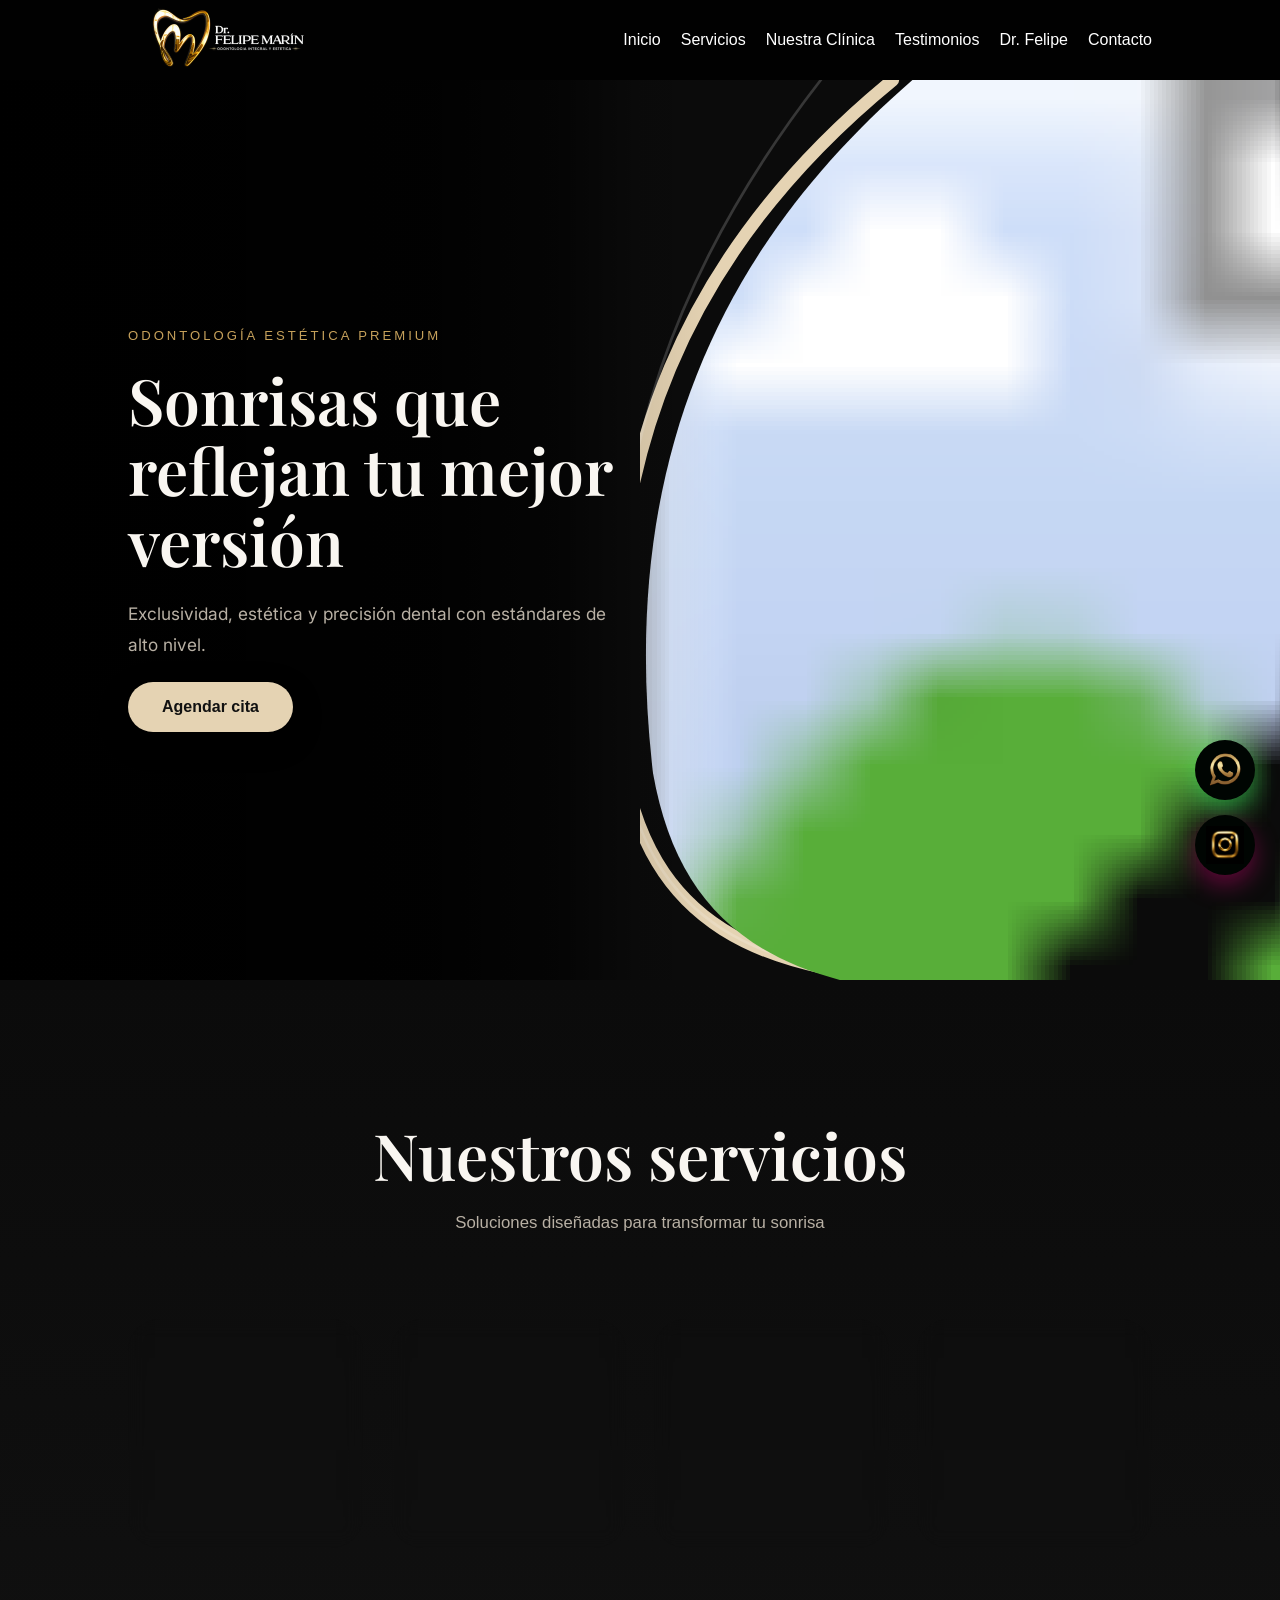
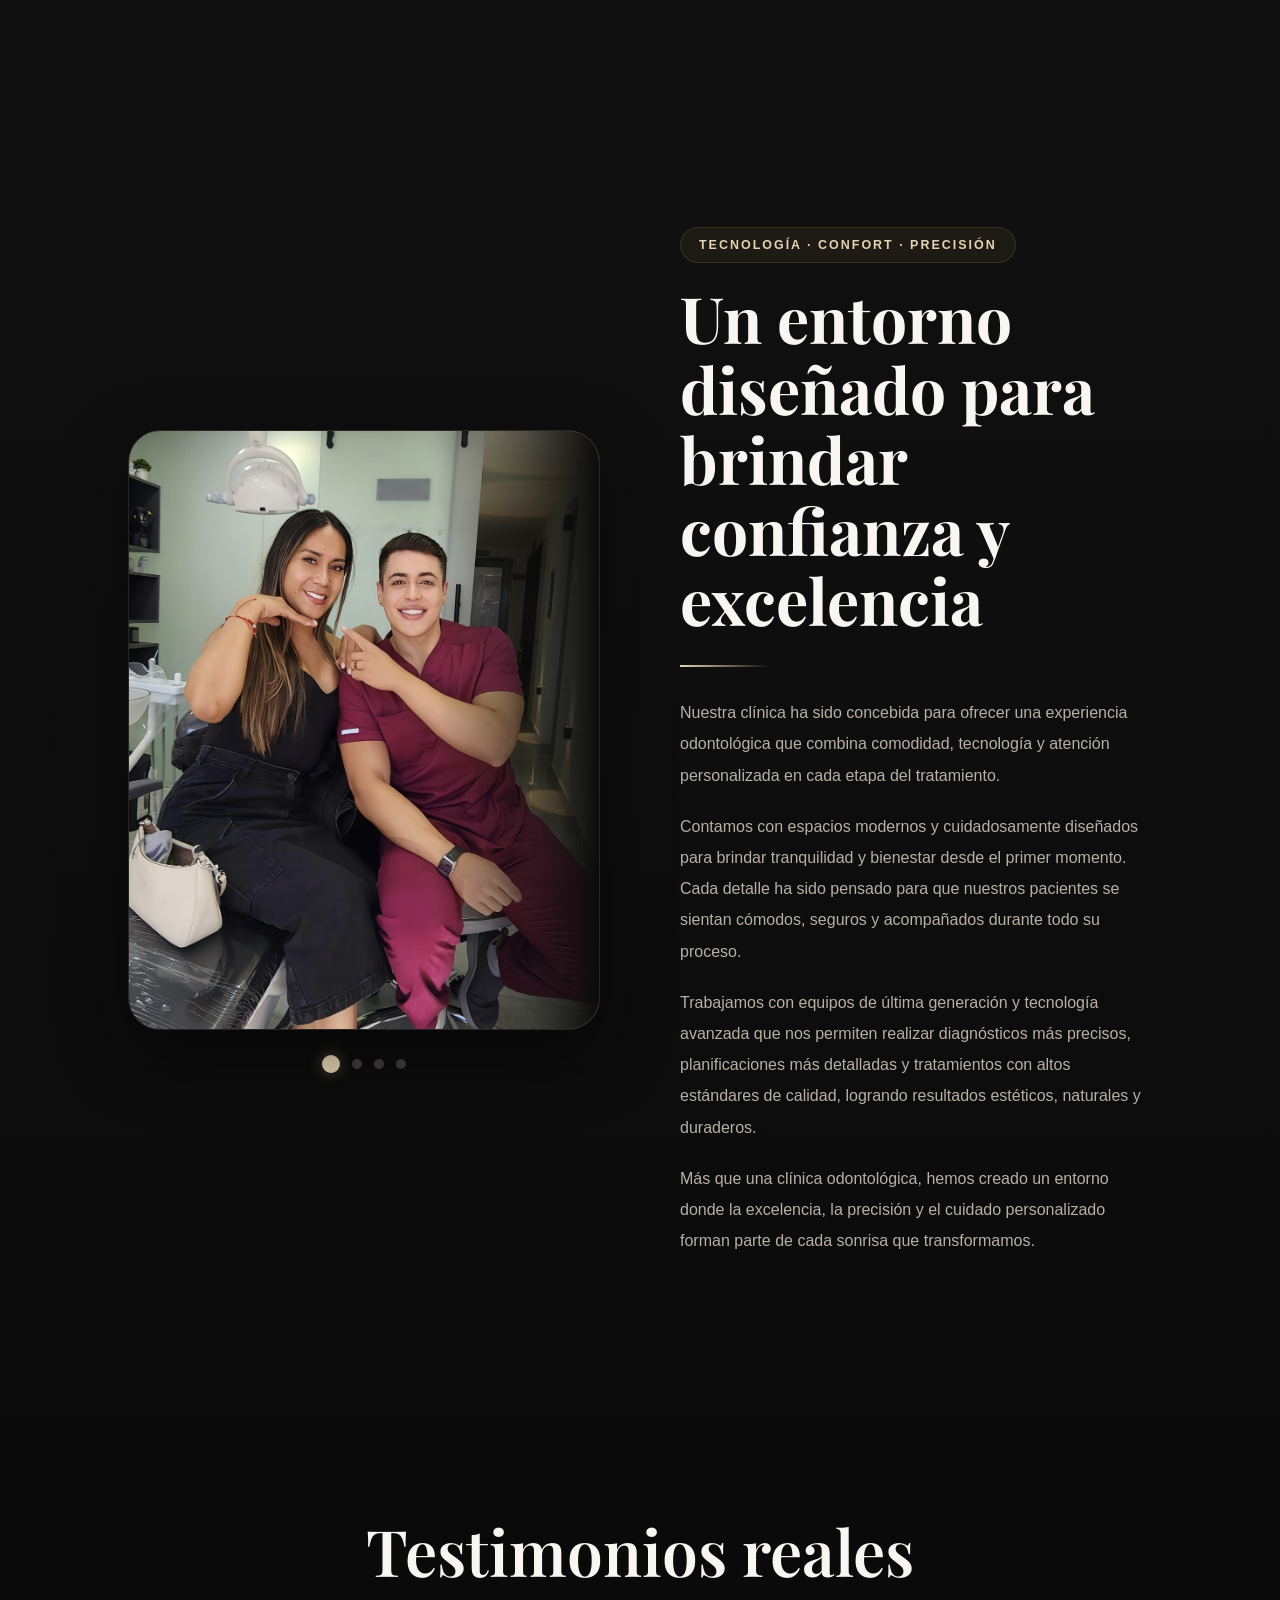
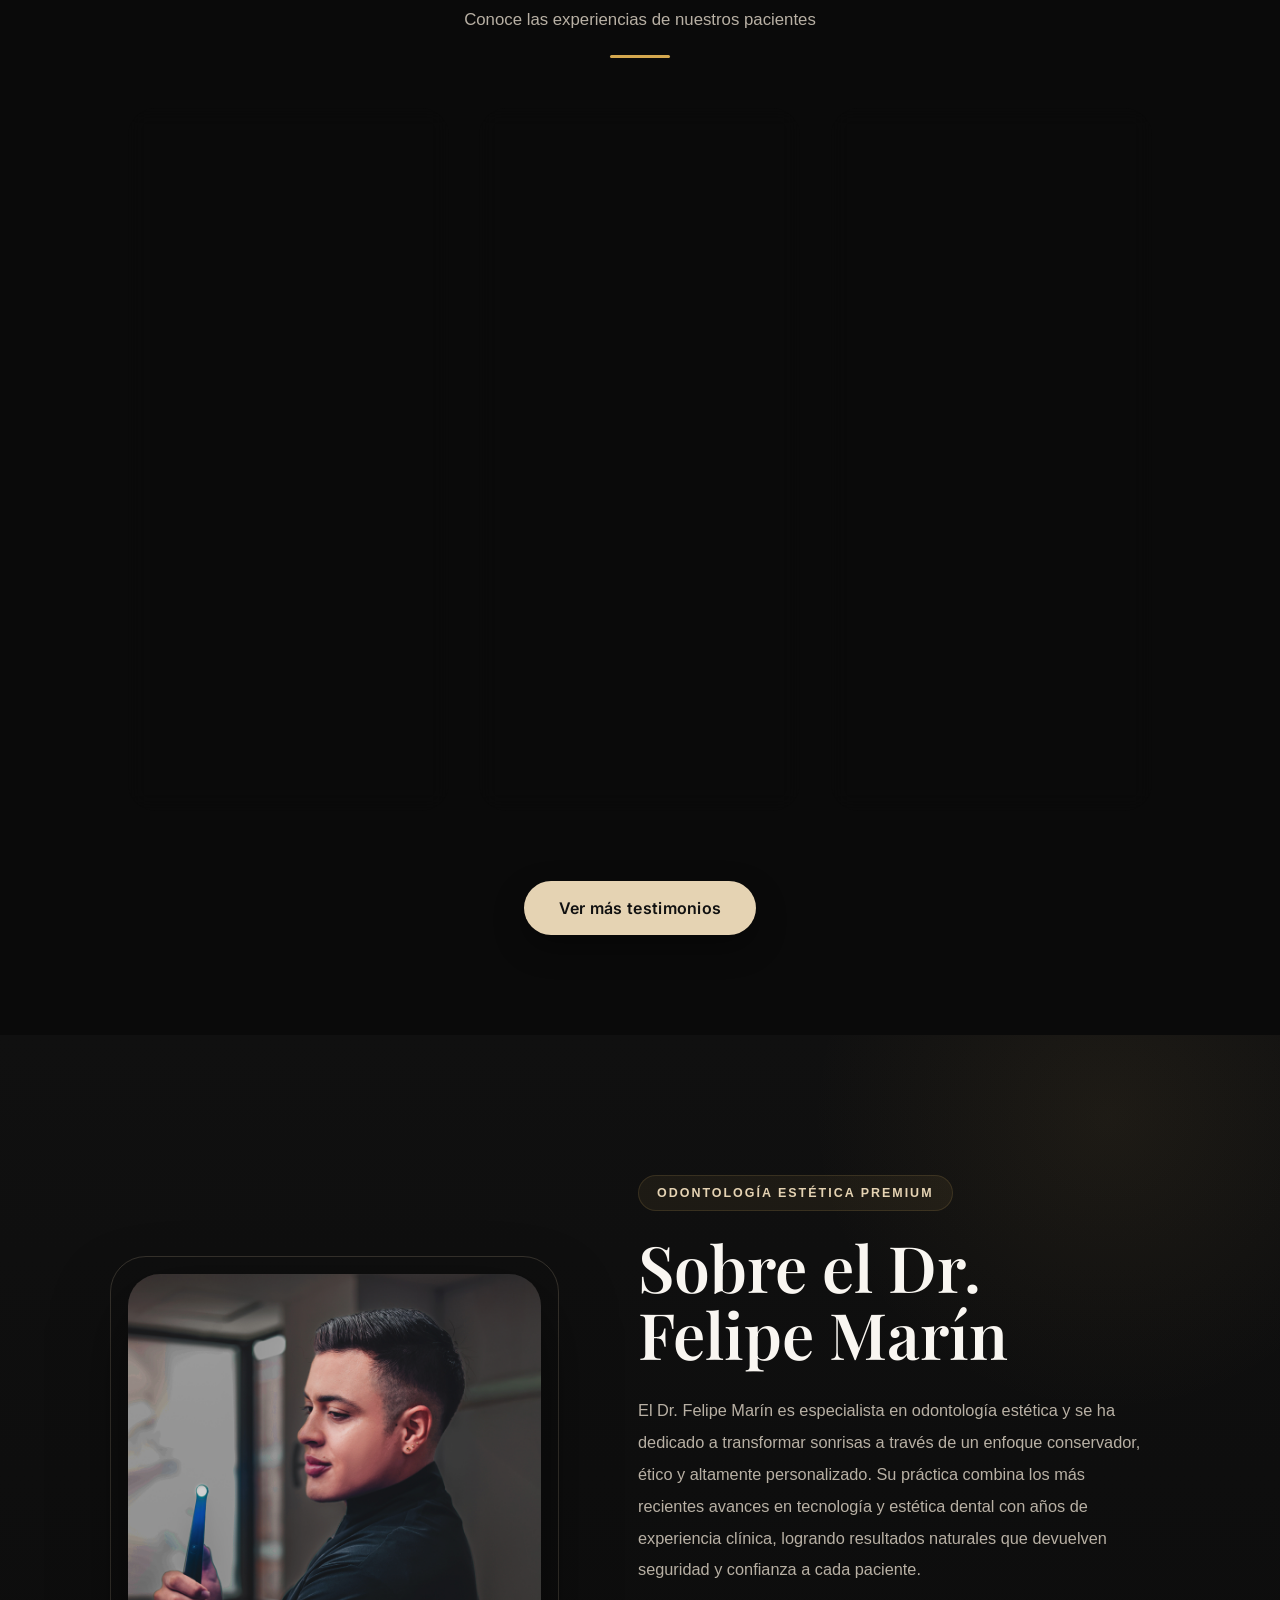
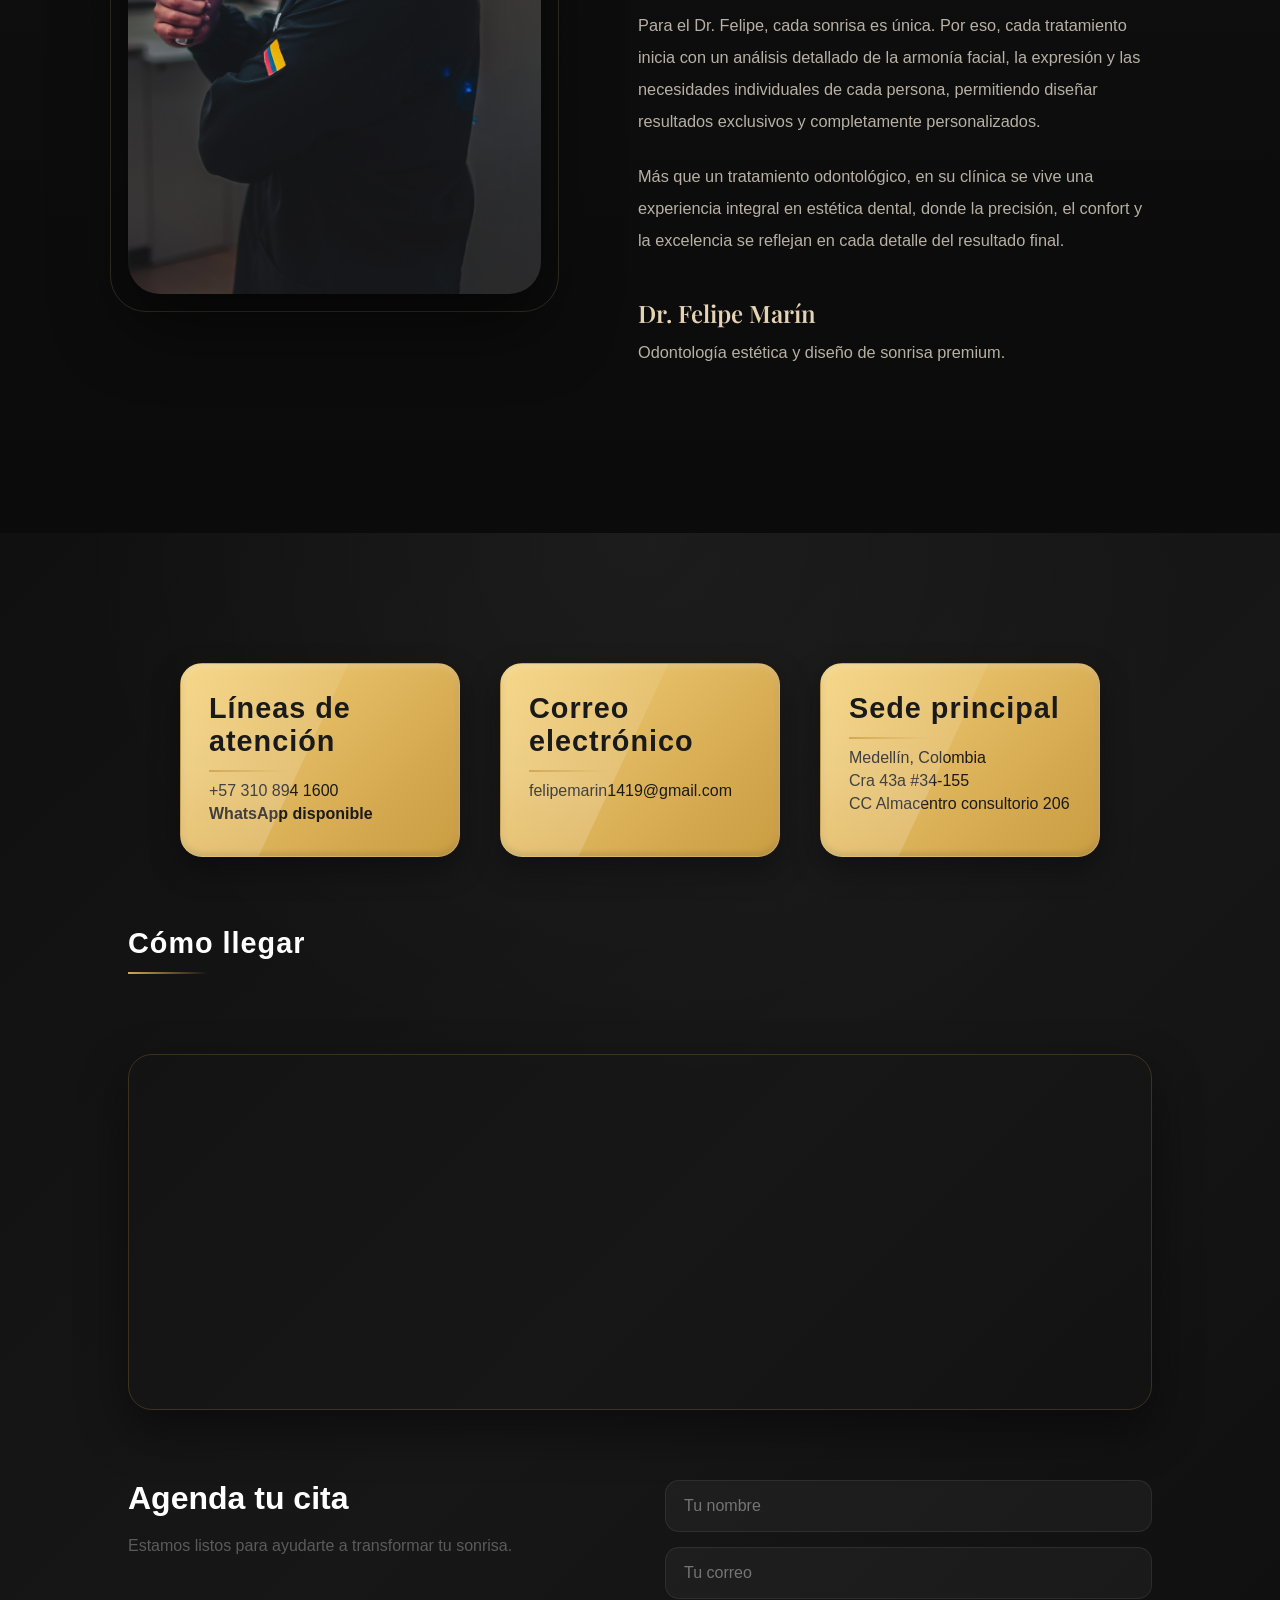
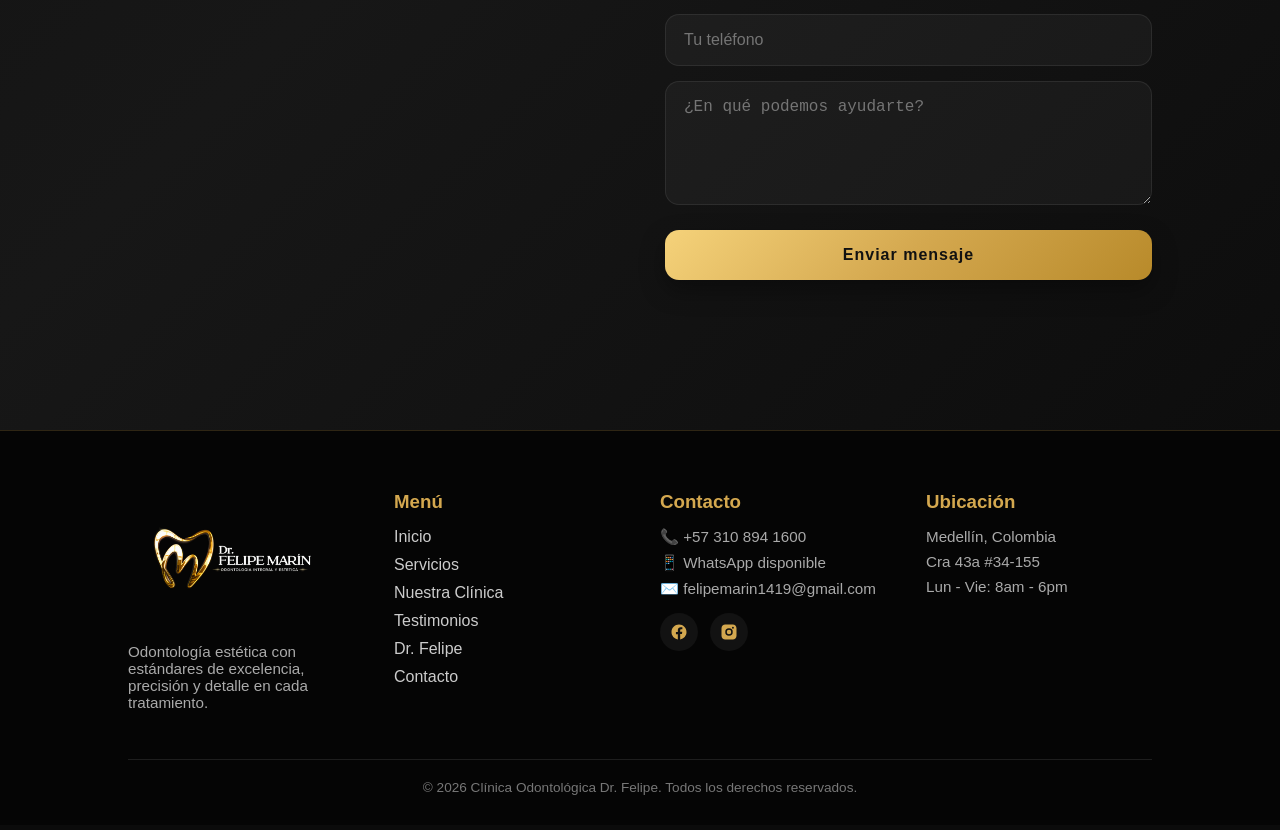
==== index.html @ e605ab0d "versión final 1.0" ====
<!DOCTYPE html>
<html lang="es">
<head>
    <meta charset="UTF-8">
    <meta name="viewport" content="width=device-width, initial-scale=1.0">
    <title>Clínica Odontológica Dr. Felipe</title>
    <link rel="stylesheet" href="styles.css">
    <link href="https://fonts.googleapis.com/css2?family=Playfair+Display:wght@500;600;700&family=Inter:wght@300;400;500&display=swap" rel="stylesheet">
</head>
<body>

    <header class="navbar">
    <a href="#" class="logo">
        <img src="img/logo.png">
    </a>

    <button class="menu-toggle" id="menuToggle">
    <span></span>
    <span></span>
    <span></span>
</button>
    

<!-- BARRA DE NAVEGACIÓN -->
    <nav id="navMenu">


    <ul>
        <li><a href="#Inicio">Inicio</a></li>
        <li><a href="#Servicios">Servicios</a></li>
        <li><a href="#clinica">Nuestra Clínica</a></li>
        <li><a href="#Testimonios">Testimonios</a></li>
        <li><a href="#DrFelipe">Dr. Felipe</a></li>
        <li><a href="#Contacto">Contacto</a></li>
    </ul>

</nav>

</header>

<div class="menu-overlay" id="menuOverlay"></div>

  <!-- HERO PREMIUM -->
<section class="hero" id="Inicio">

    <!-- SLIDER -->
    <div class="hero-visual">

    <svg viewBox="0 0 1000 1000" preserveAspectRatio="xMidYMid slice">

        <!-- BORDE DORADO -->
        <path
            d="M340 0
                C120 180 0 420 40 760
                C70 930 180 1000 420 1000"

            fill="none"
            stroke="#E5D3B3"
            stroke-width="14"
            stroke-linecap="round"
        />

        <path
            d="M260 0
                C120 180 0 420 40 760
                C70 930 180 1000 420 1000"

            fill="none"
            stroke="rgba(255,255,255,0.18)"
            stroke-width="3"
            stroke-linecap="round"
        />

        <!-- IMAGEN -->
        <defs>

            <clipPath id="heroClip">

                <path
                    d="M390 0
                        C170 180 50 420 90 760
                        C120 930 230 1000 470 1000
                        L1000 1000
                        L1000 0
                        Z"
                />

            </clipPath>

        </defs>

        <!-- SLIDES -->
        <image href="img/Hero1.JPG"
               class="slide active"
               width="1000"
               height="1000"
               preserveAspectRatio="xMidYMid slice"
               clip-path="url(#heroClip)" />

        <image href="img/Hero2.JPG"
               class="slide"
               width="1000"
               height="1000"
               preserveAspectRatio="xMidYMid slice"
               clip-path="url(#heroClip)" />

        <image href="img/Hero3.PNG"
               class="slide"
               width="1000"
               height="1000"
               preserveAspectRatio="xMidYMid slice"
               clip-path="url(#heroClip)" />

        <image href="img/Hero4.JPG"
               class="slide"
               width="1000"
               height="1000"
               preserveAspectRatio="xMidYMid slice"
               clip-path="url(#heroClip)" />

    </svg>

</div>

    <!-- OVERLAY -->
    <div class="hero-overlay"></div>

    <!-- CONTENIDO -->
    <div class="hero-content reveal">

        <span class="hero-tag">
            ODONTOLOGÍA ESTÉTICA PREMIUM
        </span>

        <h1 class="hero-title">
            Sonrisas que reflejan tu mejor versión
        </h1>

        <p class="hero-subtitle">
            Exclusividad, estética y precisión dental con estándares de alto nivel.
        </p>

        <a href="#Contacto" class="btn-premium">
            Agendar cita
        </a>

    </div>

</section>





  <!-- SERVICIOS -->

<section class="services" id="Servicios">

    <div class="services-header">
        <h2>Nuestros servicios</h2>
        <p>Soluciones diseñadas para transformar tu sonrisa</p>
    </div>

    <div class="services-container">

    <!-- TARJETAS -->
    <div class="services-grid">

        <div class="service-card" data-service="sonrisa">
            <h3>Diseño de sonrisa</h3>
            <p>Mejora estética completa para una sonrisa perfecta.</p>
        </div>

        <div class="service-card" data-service="implantes">
            <h3>Implantes dentales</h3>
            <p>Recupera piezas dentales con resultados naturales.</p>
        </div>

        <div class="service-card" data-service="blanqueamiento">
            <h3>Blanqueamiento</h3>
            <p>Logra dientes más blancos en poco tiempo.</p>
        </div>

        <div class="service-card" data-service="ortodoncia">
            <h3>Ortodoncia</h3>
            <p>Alinea tu sonrisa con tecnología moderna.</p>
        </div>

    </div>

<!-- PANEL DINÁMICO PREMIUM -->
<div class="service-panel" id="servicePanel">

    <!-- DISEÑO DE SONRISA -->
    <div class="panel-content" data-content="sonrisa">

        <!-- TEXTO -->
        <div class="panel-text">

            <span class="panel-tag">
                Estética Dental Premium
            </span>

            <h3>
                Diseño de Sonrisa
            </h3>

            <p>
                Transformamos tu sonrisa con un enfoque totalmente personalizado,
                logrando resultados armónicos, naturales y elegantes que resaltan
                tu rostro y tu seguridad.
            </p>

            <p>
                Utilizamos materiales de alta estética y tecnología digital para
                planificar cada detalle con precisión, buscando una sonrisa que
                se vea sofisticada y completamente natural.
            </p>

            <ul>
                <li>✔ Resultados naturales y elegantes</li>
                <li>✔ Planeación digital personalizada</li>
                <li>✔ Carillas y resinas premium</li>
                <li>✔ Sonrisa armónica y facialmente equilibrada</li>
            </ul>

        </div>

        <!-- IMÁGENES -->
        <div class="panel-gallery">

            <div class="gallery-item">
                <img src="img/diseño1.JPG" alt="">
            </div>

            <div class="gallery-item">
                <img src="img/diseño2.JPG" alt="">
            </div>

        </div>

    </div>

    <!-- IMPLANTES -->
    <div class="panel-content" data-content="implantes">

        <div class="panel-text">

            <span class="panel-tag">
                Rehabilitación Oral
            </span>

            <h3>
                Implantes Dentales
            </h3>

            <p>
                Recupera la funcionalidad y estética de tu sonrisa mediante
                implantes dentales diseñados para verse y sentirse como dientes naturales.
            </p>

            <p>
                Trabajamos con procedimientos seguros, tecnología avanzada y materiales
                de alta calidad para ofrecer resultados duraderos, cómodos y estéticos.
            </p>

            <ul>
                <li>✔ Recuperación de función y estética</li>
                <li>✔ Implantes de alta calidad</li>
                <li>✔ Resultados duraderos</li>
                <li>✔ Procedimientos mínimamente invasivos</li>
            </ul>

        </div>

        <div class="panel-gallery">

            <div class="gallery-item">
                <img src="img/implante1.JPEG" alt="">
            </div>

            

        </div>

    </div>

    <!-- BLANQUEAMIENTO -->
    <div class="panel-content" data-content="blanqueamiento">

        <div class="panel-text">

            <span class="panel-tag">
                Estética Avanzada
            </span>

            <h3>
                Blanqueamiento Dental
            </h3>

            <p>
                Ilumina tu sonrisa con tratamientos de blanqueamiento profesional
                diseñados para obtener un tono más brillante sin comprometer
                la salud dental.
            </p>

            <p>
                Aplicamos técnicas seguras y controladas que permiten resultados
                visibles, uniformes y elegantes desde las primeras sesiones.
            </p>

            <ul>
                <li>✔ Sonrisa más brillante y juvenil</li>
                <li>✔ Procedimiento seguro y controlado</li>
                <li>✔ Resultados rápidos y uniformes</li>
                <li>✔ Tecnología estética profesional</li>
            </ul>

        </div>

        <div class="panel-gallery">

            <div class="gallery-item">
                <img src="img/blanqueamiento1.JPG" alt="">
            </div>

            <div class="gallery-item">
                <img src="img/blanqueamiento2.JPG" alt="">
            </div>

        </div>

    </div>

    <!-- ORTODONCIA -->
    <div class="panel-content" data-content="ortodoncia">

        <div class="panel-text">

            <span class="panel-tag">
                Corrección y Armonía
            </span>

            <h3>
                Ortodoncia
            </h3>

            <p>
                Mejoramos la alineación dental y la armonía facial mediante
                tratamientos ortodónticos modernos, cómodos y altamente estéticos.
            </p>

            <p>
                Cada tratamiento es personalizado para lograr una sonrisa funcional,
                equilibrada y visualmente atractiva, adaptada a las necesidades de cada paciente.
            </p>

            <ul>
                <li>✔ Corrección funcional y estética</li>
                <li>✔ Tratamientos modernos y discretos</li>
                <li>✔ Mejor alineación y mordida</li>
                <li>✔ Sonrisa más armónica y saludable</li>
            </ul>

        </div>

        <div class="panel-gallery">

            <div class="gallery-item">
                <img src="img/ortodoncia1.JPG" alt="">
            </div>

            <div class="gallery-item">
                <img src="img/ortodoncia2.JPG" alt="">
            </div>

        </div>

    </div>

</div>

</section>









<!-- NUESTRA CLÍNICA -->

<section id="clinica" class="clinic">

    <div class="clinic-container">

        <!-- GALERÍA -->
        <div class="clinic-gallery">

            <div class="clinic-slider">

                <img src="img/clinica1.JPG" class="clinic-slide active">
                <img src="img/clinica2.png" class="clinic-slide">
                <img src="img/clinica3.png" class="clinic-slide">
                <img src="img/clinica4.png" class="clinic-slide">

            </div>

            <div class="clinic-dots">

                <span class="dot active"></span>
                <span class="dot"></span>
                <span class="dot"></span>
                <span class="dot"></span>

            </div>

        </div>

        <!-- TEXTO -->

        <div class="clinic-content">

            <span class="clinic-tag">
                TECNOLOGÍA · CONFORT · PRECISIÓN
            </span>

            <h2>
                Un entorno diseñado para brindar confianza y excelencia
            </h2>

            <div class="clinic-line"></div>

            <p>
                Nuestra clínica ha sido concebida para ofrecer una experiencia odontológica que combina comodidad, tecnología y atención personalizada en cada etapa del tratamiento.
            </p>

            <p>
                Contamos con espacios modernos y cuidadosamente diseñados para brindar tranquilidad y bienestar desde el primer momento. Cada detalle ha sido pensado para que nuestros pacientes se sientan cómodos, seguros y acompañados durante todo su proceso.
            </p>

            <p>
                Trabajamos con equipos de última generación y tecnología avanzada que nos permiten realizar diagnósticos más precisos, planificaciones más detalladas y tratamientos con altos estándares de calidad, logrando resultados estéticos, naturales y duraderos.
            </p>

            <p>
                Más que una clínica odontológica, hemos creado un entorno donde la excelencia, la precisión y el cuidado personalizado forman parte de cada sonrisa que transformamos.
            </p>

        </div>

    </div>

</section>









<!-- TESTIMONIOS -->
<section class="testimonials" id="Testimonios">

    <div class="testimonials-header">
        <h2>Testimonios reales</h2>
        <p>Conoce las experiencias de nuestros pacientes</p>
    </div>

    <div class="videos-container">

        <!-- VIDEO 1 -->
        <div class="video-card">
            <h3>Diseño de sonrisa - Ana Montoya</h3>
            <p>Ana nos cuenta cómo transformamos su sonrisa con seguridad y naturalidad.</p>

            <div class="video-wrapper">
                <video class="video-frame" controls playsinline preload="metadata">
                    <source src="videos/video1.mp4" type="video/mp4">
                </video>
            </div>
        </div>

        <!-- VIDEO 2 -->
        <div class="video-card">
            <h3>Microdiseño de sonrisa</h3>
            <p>Transformamos sonrisas y confianza.</p>

            <div class="video-wrapper">
                <video class="video-frame" controls playsinline preload="metadata">
                    <source src="videos/video2.mp4" type="video/mp4">
                </video>
            </div>
        </div>

        <!-- VIDEO 3 -->
        <div class="video-card">
            <h3>Diseño de Sonrisa - Mateo Mora</h3>
            <p>Mateo opina sobre la tranquilidad que le brinda nuestra innovación.</p>

            <div class="video-wrapper">
                <video class="video-frame" controls playsinline preload="metadata">
                    <source src="videos/video3.mp4" type="video/mp4">
                </video>
            </div>
        </div>

    </div>

    <div class="testimonials-btn">
        <a href="testimonios.html" class="btn">Ver más testimonios</a>
    </div>

</section>




  <!-- SOBRE EL DOCTOR -->
    <section class="doctor" id="DrFelipe">
    <div class="doctor-container">
        
        <div class="doctor-img reveal reveal-left">
            <img src="img/doctor.jpg" alt="Dr Felipe">
        </div>

        <div class="doctor-text reveal reveal-right">
            <h2>Sobre el Dr. Felipe Marín</h2>
            <p>
                El Dr. Felipe Marín es especialista en odontología estética y se ha dedicado a transformar sonrisas a través de un enfoque conservador, ético y altamente personalizado. Su práctica combina los más recientes avances en tecnología y estética dental con años de experiencia clínica, logrando resultados naturales que devuelven seguridad y confianza a cada paciente.
            </p>
            <p>
                Para el Dr. Felipe, cada sonrisa es única. Por eso, cada tratamiento inicia con un análisis detallado de la armonía facial, la expresión y las necesidades individuales de cada persona, permitiendo diseñar resultados exclusivos y completamente personalizados.
            </p>
            <p>
                Más que un tratamiento odontológico, en su clínica se vive una experiencia integral en estética dental, donde la precisión, el confort y la excelencia se reflejan en cada detalle del resultado final.
            </p>
            <h4>Dr. Felipe Marín</h4>
            <p>
                Odontología estética y diseño de sonrisa premium.
            </p>
        </div>

    </div>
</section>

    <!-- SECCIÓN DE LOS CONTACTOS-->

    <section class="contact" id="Contacto">

<!-- 🔥 TARJETAS (AHORA AQUÍ, FUERA DEL CONTAINER) -->
    <div class="contact-cards">

        <div class="contact-card">
            <h3>Líneas de atención</h3>
            <p>+57 310 894 1600</p>
            
            <p><strong>WhatsApp disponible</strong></p>
        </div>

        <div class="contact-card">
            <h3>Correo electrónico</h3>
            <p>felipemarin1419@gmail.com</p>
        </div>

        <div class="contact-card">
            <h3>Sede principal</h3>
            <p>Medellín, Colombia</p>
            <p>Cra 43a #34-155</p>
            <p>CC Almacentro consultorio 206</p>
        </div>

    </div>

    <h3>Cómo llegar</h3>

    <div class="map-container">

    <iframe 
        src="https://www.google.com/maps/embed?pb=TU_LINK_AQUI"
        width="100%" 
        height="350" 
        style="border:0;" 
        allowfullscreen="" 
        loading="lazy">
    </iframe>

</div>


    <div class="contact-container">

        <!-- TEXTO -->
        <div class="contact-info reveal">
            <h2>Agenda tu cita</h2>
            <p>Estamos listos para ayudarte a transformar tu sonrisa.</p>
        </div>

        <!-- FORMULARIO -->
        <form class="contact-form reveal" id="contactForm">

            <input type="text" name="nombre" placeholder="Tu nombre" required>
            <input type="email" name="email" placeholder="Tu correo" required>
            <input type="tel" name="telefono" placeholder="Tu teléfono" required>
            <textarea name="mensaje" rows="5" placeholder="¿En qué podemos ayudarte?" required></textarea>

            <button type="submit" class="btn">Enviar mensaje</button>

        </form>

    </div>

    
</section>

    <script src="script.js"></script>


    <a href="https://wa.me/573108941600?text=Hola,%20quiero%20agendar%20una%20cita" 
   class="whatsapp-float" 
   target="_blank">

    <img src="img/whatsapp.png" alt="WhatsApp">

</a>


    <a href="https://www.instagram.com/drfelipemarin?igsh=cmoycnJwMWlueWc5"
   class="instagram-float"
   target="_blank">

    <img src="img/instagram.png" alt="Instagram">

</a>



<!-- FOOTER -->

<footer class="footer">

    <div class="footer-container">

        <!-- LOGO + DESCRIPCIÓN -->
        <div class="footer-col">
            <img src="img/logo.png" class="footer-logo">
            <p>
                Odontología estética con estándares de excelencia, precisión y detalle en cada tratamiento.
            </p>
        </div>

        <!-- MENÚ -->
        <div class="footer-col">
            <h3>Menú</h3>
            <ul>
                <li><a href="index.html#Inicio">Inicio</a></li>
                <li><a href="index.html#Servicios">Servicios</a></li>
                <li><a href="index.html#clinica">Nuestra Clínica</a></li>
                <li><a href="index.html#Testimonios">Testimonios</a></li>
                <li><a href="index.html#DrFelipe">Dr. Felipe</a></li>
                <li><a href="index.html#Contacto">Contacto</a></li>
            </ul>
        </div>

        <!-- CONTACTO -->
        <div class="footer-col">
    <h3>Contacto</h3>
    <p>📞 +57 310 894 1600</p>
    <p>📱 WhatsApp disponible</p>
    <p>✉️ felipemarin1419@gmail.com</p>

    <!-- REDES SOCIALES -->
    <div class="footer-social">
        <a href="https://www.facebook.com/share/1B1ZJyaBY3/" target="_blank" aria-label="Facebook">
            <svg viewBox="0 0 24 24" fill="currentColor">
                <path d="M22 12.07C22 6.5 17.52 2 12 2S2 6.5 2 12.07c0 5.02 3.66 9.18 8.44 9.93v-7.03H7.9v-2.9h2.54V9.41c0-2.5 1.5-3.88 3.8-3.88 1.1 0 2.25.2 2.25.2v2.48h-1.27c-1.25 0-1.64.78-1.64 1.58v1.9h2.8l-.45 2.9h-2.35V22c4.78-.75 8.44-4.91 8.44-9.93z"/>
            </svg>
        </a>

        <a href="https://www.instagram.com/drfelipemarin?igsh=cmoycnJwMWlueWc5" target="_blank" aria-label="Instagram">
            <svg viewBox="0 0 24 24" fill="currentColor">
                <path d="M7 2C4.24 2 2 4.24 2 7v10c0 2.76 2.24 5 5 5h10c2.76 0 5-2.24 5-5V7c0-2.76-2.24-5-5-5H7zm5 5a5 5 0 110 10 5 5 0 010-10zm6.5-.75a1.25 1.25 0 11-2.5 0 1.25 1.25 0 012.5 0zM12 9a3 3 0 100 6 3 3 0 000-6z"/>
            </svg>
        </a>
    </div>
</div>

        <!-- UBICACIÓN -->
        <div class="footer-col">
            <h3>Ubicación</h3>
            <p>Medellín, Colombia</p>
            <p>Cra 43a #34-155</p>
            <p>Lun - Vie: 8am - 6pm</p>
        </div>

    </div>

    <div class="footer-bottom">
        <p>© 2026 Clínica Odontológica Dr. Felipe. Todos los derechos reservados.</p>
    </div>

</footer>

</body>
</html>
---- styles.css ----
* {
    margin: 0;
    padding: 0;
    box-sizing: border-box;
}

html, body {
    overflow-x: hidden;
    background: #0B0B0B;
}

html {
    scroll-behavior: smooth;
}
section {
    scroll-margin-top: 90px;
}

body {
    font-family: Arial, sans-serif;
    padding-top: 80px;

    background: #0B0B0B;
}

.container {
    padding-left: 10%;
    padding-right: 10%;
}






/* =========================
   ANIMACIONES PREMIUM
========================= */

.reveal {
    opacity: 0;
    transform: translateY(40px);
    transition: all 0.8s ease;
    will-change: transform, opacity;
}

.reveal.active {
    opacity: 1;
    transform: translateY(0);
}

/* DIRECCIONES */
.reveal-left {
    transform: translateX(-60px);
}

.reveal-right {
    transform: translateX(60px);
}

/* DELAYS (STAGGER) */
.delay-1 { transition-delay: 0.1s; }
.delay-2 { transition-delay: 0.2s; }
.delay-3 { transition-delay: 0.3s; }
.delay-4 { transition-delay: 0.4s; }








/* =========================
   HERO PREMIUM NUEVO
========================= */

:root {

    --black-soft: #0B0B0B;
    --beige: #E5D3B3;
    --white-soft: #F9F6F1;
    --gold-soft: #C6A15B;
    --text-light: #F5F1EA;
    --text-muted: #B8B0A4;

}

.hero {
    position: relative;
    height: 100vh;
    overflow: hidden;
    background: var(--black-soft);

    display: flex;
    align-items: center;
}

/* SLIDER */

.hero-visual {

    position: absolute;

    top: 0;
    right: -12%;

    width: 62%;
    height: 100%;

    z-index: 1;

    overflow: visible;
}

.hero-visual svg {

    width: 100%;
    height: 100%;
}

.slide {

    opacity: 0;

    transition:
        opacity 1.2s ease,
        transform 6s ease;

    transform-origin: center;

    transform: scale(1);

}

.slide.active {

    opacity: 1;

    transform: scale(1.04);
}



/* SOLO LA ACTIVA */

.slide.active {

    opacity: 1;

}

.slide.active {
    opacity: 1;
}



/* OVERLAY */

.hero-overlay {
    position: absolute;
    inset: 0;

    z-index: 2;

    background:
    linear-gradient(
        to right,

        rgba(0,0,0,0.995) 0%,
        rgba(0,0,0,0.96) 18%,
        rgba(0,0,0,0.88) 34%,
        rgba(0,0,0,0.58) 44%,
        rgba(0,0,0,0.08) 50%,
        rgba(0,0,0,0.00) 56%
    );
}

/* CONTENIDO */

.hero-content {
    position: relative;
    z-index: 3;

    padding-left: 10%;
    max-width: 560px;

    display: flex;
    flex-direction: column;
    gap: 22px;

    width: 49%;
    max-width: 760px;
}

/* TAG */

.hero-tag {
    font-size: 0.82rem;
    letter-spacing: 3px;
    color: var(--gold-soft);
    text-transform: uppercase;
}

/* TITULO */

.hero-title {
    font-family: 'Playfair Display', serif;

    font-size: clamp(3rem, 5vw, 5rem);

    line-height: 1.1;

    color: var(--white-soft);

    font-weight: 600;
}

/* SUB */

.hero-subtitle {
    font-family: 'Inter', sans-serif;

    color: var(--text-muted);

    font-size: 1.08rem;

    line-height: 1.8;

    max-width: 580px;
}

/* BOTON */

.btn-premium {
    width: fit-content;

    padding: 16px 34px;

    border-radius: 50px;

    background: var(--beige);

    color: #111;

    text-decoration: none;

    font-weight: 600;

    transition: all 0.35s ease;

    box-shadow:
        0 10px 30px rgba(0,0,0,0.25);
}

.btn-premium:hover {

    transform: translateY(-3px);

    background: #f0dfbf;
}













/* =========================
   HERO TESTIMONIOS PREMIUM
========================= */

.hero-testimonials {

    position: relative;

    height: 75vh;

    overflow: hidden;

    display: flex;
    align-items: center;

    background: #0B0B0B;
}

/* IMAGEN */

.hero-testimonials-bg {

    position: absolute;
    inset: 0;

    z-index: 1;
}

.hero-testimonials-bg img {

    width: 100%;
    height: 100%;

    object-fit: cover;

    transform: scale(1);

    animation: zoomTestimonials 8s ease forwards;
}

/* ZOOM LENTO */

@keyframes zoomTestimonials {

    from {
        transform: scale(1);
    }

    to {
        transform: scale(1.06);
    }

}

/* OVERLAY */

.hero-testimonials-overlay {

    position: absolute;
    inset: 0;

    z-index: 2;

    background:
        linear-gradient(
            to right,
            rgba(11,11,11,0.92) 18%,
            rgba(11,11,11,0.70) 45%,
            rgba(11,11,11,0.30) 100%
        );
}

/* CONTENIDO */

.hero-testimonials-content {

    position: relative;

    z-index: 3;

    padding-left: 10%;

    max-width: 700px;

    display: flex;
    flex-direction: column;

    gap: 22px;
}

.hero-testimonials-content h1 {

    font-family: 'Playfair Display', serif;

    font-size: clamp(2.8rem, 5vw, 4.5rem);

    line-height: 1.1;

    color: var(--white-soft);

    font-weight: 600;
}

.hero-testimonials-content p {

    color: var(--text-muted);

    line-height: 1.8;

    max-width: 560px;
}














/* BARRA DE NAVEGACIÓN Y MENÚ */
.navbar {
    position: fixed;
    width: 100%;
    top: 0;
    left: 0;

    padding: 10px 10%;
    height: 80px; /* 🔥 más pequeño */
    display: flex;
    justify-content: space-between;
    align-items: center;

    background: rgba(0,0,0,0.85);
    backdrop-filter: blur(6px);

    z-index: 1000;

    transition: all 0.3s ease;
}

.menu-toggle {
    display: none;
}
.menu-toggle span {
    transition: all 0.3s ease;
}
.menu-toggle.active span {
    background: #d4a84f;
}
.menu-toggle.active span:nth-child(1) {
    transform: rotate(45deg) translate(5px, 5px);
}

.menu-toggle.active span:nth-child(2) {
    opacity: 0;
}

.menu-toggle.active span:nth-child(3) {
    transform: rotate(-45deg) translate(6px, -6px);
}

.logo {
    font-size: 1.5rem;
    font-weight: bold;
}

.logo img {
    height: clamp(80px, 10vw, 150px);
    object-fit: contain;
}

.navbar.scrolled .logo img {
    height: 120px;
}

.logo img:hover {
    transform: scale(1.05);
}

.navbar ul {
    display: flex;
    list-style: none;
}

.navbar ul li {
    margin-left: 20px;
}

.navbar ul li a {
    text-decoration: none;
    color: white;
    transition: 0.3s;
}

.navbar ul li a:hover {
    color: #00bcd4;
}

.navbar.scrolled {
    background: rgba(0, 0, 0, 0.8);
    backdrop-filter: blur(5px);
}

/* =========================
   OVERLAY PREMIUM
========================= */

.menu-overlay {
    position: fixed;
    top: 0;
    left: 0;
    width: 100%;
    height: 100%;

    background: rgba(0,0,0,0.5);
    backdrop-filter: blur(4px);

    opacity: 0;
    pointer-events: none;

    transition: opacity 0.3s ease;

    z-index: 999;
}

.menu-overlay.active {
    opacity: 1;
    pointer-events: auto;
}









/* SEGUNDA SECCION SERVICES */
.services {

    padding: 140px 10%;

    background:
        linear-gradient(
            to bottom,
            #0B0B0B,
            #101010
        );

    text-align: center;

    position: relative;

    overflow: hidden;
}

.services-header {

    margin-bottom: 80px;
}

.services-header h2 {

    font-family: 'Playfair Display', serif;

    font-size: clamp(2.8rem, 5vw, 4.5rem);

    color: var(--white-soft);

    font-weight: 600;

    margin-bottom: 18px;

    line-height: 1.1;
}

.services-header p {

    color: var(--text-muted);

    font-size: 1.05rem;

    line-height: 1.8;

    max-width: 700px;

    margin: 0 auto;
}

/* GRID */
.services-grid {

    display: grid;

    grid-template-columns: repeat(4, 1fr);

    gap: 28px;

    align-items: stretch;
}

/* CARDS */
.service-card {

    position: relative;

    padding: 38px 30px;

    border-radius: 32px;

    text-align: left;

    cursor: pointer;

    overflow: hidden;

    background:
        linear-gradient(
            180deg,
            rgba(255,255,255,0.03),
            rgba(255,255,255,0.015)
        );

    border: 1px solid rgba(229,211,179,0.10);

    backdrop-filter: blur(10px);

    transition:
        transform 0.45s ease,
        border-color 0.45s ease,
        box-shadow 0.45s ease;

    box-shadow:
        0 10px 40px rgba(0,0,0,0.35);
}

.service-card::before {

    content: "";

    position: absolute;

    inset: 0;

    background:
        radial-gradient(
            circle at top left,
            rgba(229,211,179,0.08),
            transparent 45%
        );

    opacity: 0;

    transition: opacity 0.5s ease;
}

.service-card h3 {

    color: var(--white-soft);

    font-size: 1.35rem;

    margin-bottom: 14px;

    font-weight: 600;
}

.service-card p {

    color: var(--text-muted);

    line-height: 1.8;

    font-size: 0.98rem;
}

/* HOVER PRO */
.service-card:hover {

    transform: translateY(-10px);

    border-color: rgba(229,211,179,0.35);

    box-shadow:
        0 20px 60px rgba(0,0,0,0.45),
        0 0 30px rgba(198,161,91,0.08);
}

.service-card:hover::before {

    opacity: 1;
}
.auto-active {
    transform: translateY(-10px) scale(1.02);

    background-position: 100% 0;

    box-shadow: 
        0 15px 40px rgba(0,0,0,0.4),
        inset 0 3px 6px rgba(255,255,255,0.4),
        inset 0 -3px 6px rgba(0,0,0,0.3);
}

.service-card.active {

    transform: translateY(-12px);

    background:
        linear-gradient(
            145deg,
            rgba(198,161,91,0.18),
            rgba(255,255,255,0.04)
        );

    border: 1px solid rgba(229,211,179,0.35);

    box-shadow:
        0 25px 70px rgba(0,0,0,0.55),
        0 0 35px rgba(198,161,91,0.16);

    animation: premiumGlow 1.2s ease;
}

@keyframes premiumGlow {

    0% {

        transform: translateY(0);

        box-shadow:
            0 0 0 rgba(198,161,91,0);
    }

    40% {

        transform: translateY(-14px);

        box-shadow:
            0 0 45px rgba(198,161,91,0.22);
    }

    100% {

        transform: translateY(-12px);

        box-shadow:
            0 25px 70px rgba(0,0,0,0.55),
            0 0 35px rgba(198,161,91,0.16);
    }
}

/* PANEL OCULTO */
.service-panel {
    max-height: 0;
    overflow: hidden;
    transition: all 0.6s ease;
    opacity: 0;
}

/* CUANDO SE ACTIVA */
.service-panel.active {
    max-height: 2000px;
    opacity: 1;
    margin-top: 40px;
    animation: fadeLuxury 0.7s ease;
}

@keyframes fadeLuxury {

    from {

        opacity: 0;

        transform: translateY(30px);
    }

    to {

        opacity: 1;

        transform: translateY(0);
    }
}

/* CONTENIDO INTERNO */
.panel-content {

    display: none;

    grid-template-columns: 1.1fr 0.9fr;

    align-items: center;

    gap: 60px;

    padding: 55px;

    border-radius: 34px;

    background:
        linear-gradient(
            180deg,
            rgba(255,255,255,0.035),
            rgba(255,255,255,0.015)
        );

    border: 1px solid rgba(229,211,179,0.12);

    backdrop-filter: blur(14px);

    box-shadow:
        0 25px 70px rgba(0,0,0,0.42);

    overflow: hidden;

    position: relative;
}

/* TAG SUPERIOR */

.panel-tag {

    display: inline-block;

    margin-bottom: 18px;

    padding: 10px 18px;

    border-radius: 50px;

    background: rgba(212,168,79,0.10);

    border: 1px solid rgba(212,168,79,0.25);

    color: #F5E7C8;

    font-size: 0.78rem;

    letter-spacing: 2px;

    text-transform: uppercase;

    font-weight: 600;
}

.panel-text {

    display: flex;

    flex-direction: column;

    align-items: flex-start;

    text-align: left;
}

.panel-text h3 {

    font-family: 'Playfair Display', serif;

    font-size: clamp(2rem, 4vw, 3rem);

    color: #F5F1EA !important;

    margin-bottom: 20px;

    line-height: 1.1;
}

.panel-text p {

    color: #D8D2C8 !important;

    line-height: 1.9;

    font-size: 1rem;

    margin-bottom: 18px;
}

.panel-text ul {

    list-style: none;

    padding: 0;

    margin-top: 10px;
}

.panel-text ul li {

    color: #EFE7DA !important;

    margin-bottom: 14px;

    position: relative;

    padding-left: 26px;

    line-height: 1.7;
}

.panel-text ul li::before {

    content: "•";

    position: absolute;

    left: 0;

    color: var(--gold-soft);

    font-size: 1.2rem;
}

.panel-gallery {

    display: grid;

    grid-template-columns: repeat(2, 1fr);

    gap: 18px;
}

.panel-gallery img {

    width: 100%;

    height: 340px;

    object-fit: contain;

    border-radius: 24px;

    border: 1px solid rgba(229,211,179,0.14);

    transition:
        transform 0.45s ease,
        box-shadow 0.45s ease;

    box-shadow:
        0 15px 35px rgba(0,0,0,0.35);
}

.panel-gallery img:hover {

    transform: scale(1.03);

    box-shadow:
        0 20px 45px rgba(0,0,0,0.45),
        0 0 25px rgba(198,161,91,0.12);
}

.panel-content.active {
    display: grid;
}

/* IMAGEN */
.panel-content img {
    width: 300px;
    border-radius: 10px;
}

/* EVITAR SCROLL HORIZONTAL */
.services {
    overflow: hidden;
}











/* ==================================
   NUESTRA CLÍNICA PREMIUM
================================== */

.clinic {

    padding: 140px 10%;

    background:
    linear-gradient(
        to bottom,
        #101010,
        #0B0B0B
    );

    overflow: hidden;
}

.clinic-container {

    display: grid;

    grid-template-columns: 1fr 1fr;

    gap: 80px;

    align-items: center;
}

/* GALERÍA */

.clinic-gallery {

    display: flex;
    flex-direction: column;
    gap: 25px;
}

.clinic-slider {

    position: relative;

    height: 600px;

    border-radius: 32px;

    overflow: hidden;

    border: 1px solid rgba(229,211,179,0.12);

    box-shadow:
        0 25px 70px rgba(0,0,0,0.45);
}

/* FUNDIDO HACIA EL TEXTO */

.clinic-slider::after {

    content: "";

    position: absolute;

    top: 0;
    right: 0;

    width: 35%;
    height: 100%;

    background:
    linear-gradient(
        to right,
        rgba(11,11,11,0),
        rgba(11,11,11,1)
    );

    z-index: 3;

    pointer-events: none;
}

/* IMÁGENES */

.clinic-slide {

    position: absolute;

    inset: 0;

    width: 100%;
    height: 100%;

    object-fit: cover;

    opacity: 0;

    transition: opacity 1s ease;
}

.clinic-slide.active {

    opacity: 1;
}

/* DOTS */

.clinic-dots {

    display: flex;

    justify-content: center;

    align-items: center;

    gap: 12px;
}

.dot {

    width: 10px;
    height: 10px;

    border-radius: 50%;

    background: rgba(229,211,179,0.25);

    transition: all 0.4s ease;

    cursor: pointer;
}

.dot.active {

    width: 18px;
    height: 18px;

    background: var(--beige);

    box-shadow:
        0 0 15px rgba(229,211,179,0.35);
}

/* TEXTO */

.clinic-content {

    max-width: 650px;
}

.clinic-tag {

    display: inline-block;

    margin-bottom: 20px;

    padding: 10px 18px;

    border-radius: 50px;

    background: rgba(198,161,91,0.08);

    border: 1px solid rgba(198,161,91,0.16);

    color: var(--beige);

    font-size: 0.78rem;

    letter-spacing: 2px;

    text-transform: uppercase;

    font-weight: 600;
}

.clinic-content h2 {

    font-family: 'Playfair Display', serif;

    font-size: clamp(2.8rem,5vw,4.5rem);

    line-height: 1.1;

    color: var(--white-soft);

    margin-bottom: 30px;
}

.clinic-content p {

    color: var(--text-muted);

    line-height: 1.95;

    font-size: 1rem;

    margin-bottom: 20px;
}

/* MOBILE */

@media(max-width:768px){

    .clinic {

        padding: 100px 8%;
    }

    .clinic-container {

        grid-template-columns: 1fr;

        gap: 50px;
    }

    .clinic-slider {

        height: 400px;
    }

    .clinic-slider::after {

        width: 100%;

        background:
        linear-gradient(
            to top,
            rgba(11,11,11,0.65),
            transparent
        );
    }

    .clinic-content {

        text-align: left;
    }

}

.clinic-line{

    width: 90px;
    height: 2px;

    margin-bottom: 30px;

    background:
    linear-gradient(
        90deg,
        var(--beige),
        transparent
    );
}












/*TERCERA SECCIÓN TESTIMONIOS */


.testimonials {
    padding: 100px 10%;
    background: #0a0a0a;
    color: white;
}

.testimonials-header {
    text-align: center;
    margin-bottom: 50px;
}

.testimonials-header h2 {

    font-family: 'Playfair Display', serif;

    font-size: clamp(2.8rem, 5vw, 4.5rem);

    color: var(--white-soft);

    font-weight: 600;

    margin-bottom: 18px;

    line-height: 1.1;
}

.testimonials-header p {

    color: var(--text-muted);

    font-size: 1.05rem;

    line-height: 1.8;

    max-width: 700px;

    margin: 0 auto;
}

.videos-container {
    display: grid;
    grid-template-columns: repeat(3, 1fr);
    gap: 30px;
}

.video-card {

    position: relative;

    background:
        linear-gradient(
            180deg,
            rgba(255,255,255,0.035),
            rgba(255,255,255,0.015)
        );

    padding: 24px;

    border-radius: 28px;

    border: 1px solid rgba(229,211,179,0.10);

    backdrop-filter: blur(10px);

    overflow: hidden;

    transition:
        transform 0.6s cubic-bezier(0.22, 1, 0.36, 1),
        border-color 0.45s ease,
        box-shadow 0.45s ease;

    box-shadow:
        0 15px 40px rgba(0,0,0,0.45);
}


.video-card::before {

    content: "";

    position: absolute;

    inset: 0;

    background:
        radial-gradient(
            circle at top left,
            rgba(229,211,179,0.08),
            transparent 45%
        );

    opacity: 0;

    transition: opacity 0.5s ease;
}

.video-card:hover::before {

    opacity: 1;
}

.video-card h3 {

    font-family: 'Playfair Display', serif;

    margin-bottom: 10px;

    color: var(--beige);

    font-size: 1.4rem;

    line-height: 1.3;

    font-weight: 600;
}

.video-card p {

    color: var(--text-muted);

    font-size: 0.98rem;

    line-height: 1.8;

    margin-bottom: 18px;
}

.video-card video {
    width: 100%;
    border-radius: 12px;

    box-shadow: 
        0 5px 15px rgba(0,0,0,0.6);
}

.testimonials-btn {

    margin-top: 70px;

    display: flex;
    justify-content: center;
}

.testimonials-btn a {

    display: inline-flex;

    align-items: center;
    justify-content: center;

    padding: 16px 34px;

    border-radius: 50px;

    background: var(--beige);

    color: #111;

    text-decoration: none;

    font-family: 'Inter', sans-serif;

    font-weight: 600;

    letter-spacing: 0.3px;

    border: 1px solid rgba(229,211,179,0.25);

    transition:
        transform 0.6s cubic-bezier(0.22, 1, 0.36, 1),
        background 0.4s ease,
        box-shadow 0.4s ease;

    box-shadow:
        0 12px 30px rgba(0,0,0,0.35);
}

/* HOVER PREMIUM */

.testimonials-btn a:hover {

    transform: translateY(-4px);

    background: #f0dfbf;

    box-shadow:
        0 18px 45px rgba(0,0,0,0.45),
        0 0 20px rgba(198,161,91,0.10);
}


.video-card:hover {

    transform: translateY(-10px);

    border-color: rgba(229,211,179,0.28);

    box-shadow:
        0 25px 60px rgba(0,0,0,0.55),
        0 0 30px rgba(198,161,91,0.08);
}

.testimonials-header::after {
    content: "";
    display: block;
    width: 60px;
    height: 3px;
    background: #d4a84f;
    margin: 20px auto 0;
    border-radius: 2px;
}

.video-wrapper {
    position: relative;
    width: 100%;
    aspect-ratio: 9 / 16; /* 🔥 vertical tipo reels (CAMBIA a 16/9 si quieres horizontal) */
    overflow: hidden;
    border-radius: 12px;
}

.video-frame {
    position: absolute;
    width: 100%;
    height: 100%;
    top: 0;
    left: 0;
    border: none;
}




/* =========================
   TESTIMONIOS PAGE (FULL)
========================= */

.testimonials-page {
    padding: 100px 5%;
    background: #0a0a0a;
    color: white;
}

/* más ancho real */
.testimonials-page .videos-container {
    grid-template-columns: repeat(3, 1fr);
    gap: 25px;
}

/* video más grande */
.testimonials-page .video-card {
    padding: 25px;
}

.testimonials-page .video-card video {
    width: 100%;
    height: auto;
    border-radius: 12px;
}

.testimonials-page .video-wrapper {
    max-width: 320px;
    margin: 0 auto;
}














/* =========================
   DR FELIPE PREMIUM
========================= */

.doctor {

    position: relative;

    padding: 140px 10%;

    background:
    linear-gradient(
        to bottom,
        #101010,
        #0B0B0B
    );

    overflow: hidden;
}

/* GLOW DECORATIVO */

.doctor::before {

    content: "";

    position: absolute;

    top: -20%;
    right: -10%;

    width: 600px;
    height: 600px;

    background:
    radial-gradient(
        circle,
        rgba(198,161,91,0.08),
        transparent 70%
    );

    pointer-events: none;
}

/* CONTENEDOR */

.doctor-container {

    position: relative;

    display: grid;

    grid-template-columns: 0.9fr 1.1fr;

    align-items: center;

    gap: 90px;

    z-index: 2;
}

/* IMAGEN */

.doctor-img {
    position: relative;
    display: inline-block;
    width: fit-content;
    flex-shrink: 0;
    display: block;
}

.doctor-img::before {

    content: "";

    position: absolute;

    inset: -18px;

    border-radius: 36px;

    border: 1px solid rgba(229,211,179,0.18);

    pointer-events: none;
}

.doctor-img img {

    width: 100%;

    max-width: 440px;

    height: 620px;

    object-fit: cover;

    border-radius: 32px;

    display: block;

    filter:
        brightness(0.92)
        contrast(1.02);

    box-shadow:
        0 30px 70px rgba(0,0,0,0.55);
}

/* TEXTO */

.doctor-text {

    color: var(--white-soft);
}

/* TAG */

.doctor-text::before {

    content: "Odontología estética premium";

    display: inline-block;

    margin-bottom: 22px;

    padding: 10px 18px;

    border-radius: 50px;

    background: rgba(198,161,91,0.08);

    border: 1px solid rgba(198,161,91,0.16);

    color: var(--beige);

    font-size: 0.78rem;

    letter-spacing: 2px;

    text-transform: uppercase;

    font-weight: 600;
}

/* TITULO */

.doctor-text h2 {

    font-family: 'Playfair Display', serif;

    font-size: clamp(3rem, 5vw, 4.8rem);

    line-height: 1.05;

    margin-bottom: 28px;

    color: var(--white-soft);

    font-weight: 600;

    max-width: 10ch;
}

/* PÁRRAFOS */

.doctor-text p {

    color: var(--text-muted);

    line-height: 1.95;

    font-size: 1.02rem;

    margin-bottom: 24px;

    max-width: 680px;
}

/* FIRMA */

.doctor-text h4 {

    font-family: 'Playfair Display', serif;

    font-size: 1.5rem;

    color: var(--beige);

    margin-top: 40px;

    margin-bottom: 8px;

    font-weight: 600;
}










/* SECCIÓN CONTACTO */
.contact {
    padding: 120px 10%;

    background:
    radial-gradient(
        circle at top,
        rgba(255,255,255,0.04),
        transparent 35%
    ),
    linear-gradient(
        135deg,
        #101010,
        #171717,
        #0d0d0d
    );

    color: white;

    display: flex;
    flex-direction: column;
    gap: 70px;

    position: relative;
    overflow: hidden;
}

.contact h3 {

    font-size: 1.8rem;

    font-weight: 600;

    margin-bottom: -30px;

    letter-spacing: 1px;

    position: relative;
}

.contact h3::after {

    content: "";

    display: block;

    width: 80px;
    height: 2px;

    margin-top: 12px;

    background:
    linear-gradient(
        90deg,
        #d4a84f,
        transparent
    );
}

.contact-container {
    display: flex;
    gap: 50px;
    align-items: flex-start;
    margin-bottom: 30px;
}

/* INFO */
.contact-info {
    flex: 1;
    width: 100%;
}

.contact-info h2 {
    font-size: 2rem;
    margin-bottom: 20px;
}

.contact-info p {
    margin-bottom: 10px;
    color: #5c5b5b;
}

/* FORMULARIO */
.contact-form {
    flex: 1;
    display: flex;
    flex-direction: column;
    gap: 15px;
}

.contact-form input,
.contact-form textarea {

    padding: 16px 18px;

    border-radius: 14px;

    border: 1px solid rgba(255,255,255,0.08);

    background: rgba(255,255,255,0.04);

    color: white;

    outline: none;

    font-size: 1rem;

    transition: 0.3s ease;

    backdrop-filter: blur(10px);
}

.contact-form input:focus,
.contact-form textarea:focus {

    border-color: rgba(212,168,79,0.7);

    box-shadow:
        0 0 0 4px rgba(212,168,79,0.08);

    background: rgba(255,255,255,0.06);
}

.contact-form .btn {

    margin-top: 10px;

    padding: 16px;

    border-radius: 14px;

    border: none;

    cursor: pointer;

    font-size: 1rem;
    font-weight: 600;

    letter-spacing: 1px;

    color: #111;

    background:
    linear-gradient(
        135deg,
        #f5d27a,
        #d4a84f,
        #b88a2a
    );

    transition: 0.4s ease;

    box-shadow:
        0 10px 25px rgba(0,0,0,0.35);
}

.contact-form .btn:hover {

    transform: translateY(-4px);

    box-shadow:
        0 18px 35px rgba(0,0,0,0.45);
}

/* CONTENEDOR TARJETAS */
.contact-cards {
    display: flex;
    justify-content: center;
    gap: 40px;
    margin-top: 10px;
}

/* TARJETAS */
.contact-card {

    width: 280px;

    padding: 28px;

    border-radius: 22px;

    color: #1a1a1a;

    position: relative;
    overflow: hidden;

    backdrop-filter: blur(10px);

    border: 1px solid rgba(255,255,255,0.08);

    /* 🔥 EFECTO DORADO PREMIUM */
    background:
    linear-gradient(
        135deg,
        #f5d27a,
        #d4a84f,
        #b88a2a,
        #f5d27a
    );

    background-size: 220% 220%;

    box-shadow:
        0 12px 30px rgba(0,0,0,0.35),
        inset 0 2px 6px rgba(255,255,255,0.28),
        inset 0 -2px 6px rgba(0,0,0,0.18);

    transition:
        transform 0.45s ease,
        box-shadow 0.45s ease,
        border-color 0.45s ease,
        background 0.45s ease;
}


.contact-card::before {
    content: "";

    position: absolute;

    top: -100%;
    left: -40%;

    width: 80%;
    height: 300%;

    background:
    linear-gradient(
        rgba(255,255,255,0),
        rgba(255,255,255,0.18),
        rgba(255,255,255,0)
    );

    transform: rotate(25deg);

    transition: 0.8s;
}

.contact-card:hover::before,
.contact-card.auto-active::before {

    left: 120%;
}

/* TEXTO */
.contact-card h3 {
    margin-bottom: 10px;
}

.contact-card p {
    margin-bottom: 5px;
}

/* EFECTO HOVER PREMIUM */
.contact-card:hover,
.contact-card.auto-active {

    transform:
        perspective(1000px)
        rotateX(4deg)
        translateY(-10px)
        scale(1.03);

    background-position: 100% 0;

    box-shadow: 
        0 15px 40px rgba(0,0,0,0.4),
        0 0 30px rgba(212,168,79,0.25),
        inset 0 3px 6px rgba(255,255,255,0.4),
        inset 0 -3px 6px rgba(0,0,0,0.3);

}




.map-container {
    margin-top: 40px;
    border-radius: 24px;

    overflow: hidden;

    border: 1px solid rgba(255,255,255,0.06);

    box-shadow:
        0 20px 50px rgba(0,0,0,0.45);

    position: relative;
}

.map-container iframe {
    filter: grayscale(100%) contrast(1.1);
}

.contact .map-container {
    border: 1px solid rgba(212,168,79,0.2);
}

/* whatsapp boton */
.whatsapp-float {
    position: fixed;
    bottom: 100px;
    right: 25px;

    width: 60px;
    height: 60px;

    background: #000502;
    border-radius: 50%;

    display: flex;
    justify-content: center;
    align-items: center;

    box-shadow: 0 10px 25px rgba(41, 247, 103, 0.4);

    z-index: 2000;

    transition: all 0.3s ease;
}

.whatsapp-float img {
    width: 40px;
    height: 40px;
}

.whatsapp-float:hover {
    transform: scale(1.1);
}
@keyframes pulse {
    0% { transform: scale(1.3); }
    50% { transform: scale(1.08); }
    100% { transform: scale(1.3); }
}

.whatsapp-float {
    animation: pulse 3s infinite;
}


/* INSTAGRAM FLOAT */

.instagram-float {

    position: fixed;

    bottom: 25px; /* arriba del whatsapp */
    right: 25px;

    width: 60px;
    height: 60px;

    background: #000502;

    border-radius: 50%;

    display: flex;
    justify-content: center;
    align-items: center;

    box-shadow:
        0 10px 25px rgba(255, 0, 140, 0.35);

    z-index: 2000;

    transition: all 0.3s ease;

    animation: pulse 3s infinite;
}

.instagram-float img {

    width: 38px;
    height: 38px;
}

.instagram-float:hover {

    transform: scale(1.1);
}








/* =========================
   FOOTER PREMIUM
========================= */

.footer {
    background: #050505;
    color: #ccc;
    padding: 60px 10% 30px;
    border-top: 1px solid rgba(212,168,79,0.2);
}

.footer-container {
    display: grid;
    grid-template-columns: repeat(4, 1fr);
    gap: 40px;
}

.footer-col h3 {
    color: #d4a84f;
    margin-bottom: 15px;
}

.footer-col p {
    font-size: 0.95rem;
    margin-bottom: 8px;
    color: #aaa;
}

.footer-col ul {
    list-style: none;
}

.footer-col ul li {
    margin-bottom: 10px;
}

.footer-col ul li a {
    color: #ccc;
    text-decoration: none;
    transition: 0.3s;
}

.footer-col ul li a:hover {
    color: #d4a84f;
}

.footer-logo {
    width: 200px;
    margin-bottom: 15px;
}

.footer-bottom {
    text-align: center;
    margin-top: 40px;
    padding-top: 20px;
    border-top: 1px solid rgba(255,255,255,0.1);
    font-size: 0.85rem;
    color: #777;
}

/* REDES SOCIALES FOOTER */
.footer-social {
    display: flex;
    gap: 12px;
    margin-top: 15px;
}

.footer-social a {
    width: 38px;
    height: 38px;

    display: flex;
    align-items: center;
    justify-content: center;

    border-radius: 50%;

    background: rgba(255,255,255,0.05);
    color: #d4a84f;

    transition: all 0.3s ease;
}

.footer-social a svg {
    width: 18px;
    height: 18px;
}

/* HOVER PRO */
.footer-social a:hover {
    background: #d4a84f;
    color: #000;
    transform: translateY(-3px);
    box-shadow: 0 5px 15px rgba(212,168,79,0.4);
}

/* 📱 MOBILE */
@media (max-width: 768px) {
    .footer-container {
        grid-template-columns: 1fr;
        text-align: center;
    }

    .footer-logo {
        margin: 0 auto 15px;
    }
}


















/* ================================================= */
/* ==================== TABLET ===================== */
/* ================================================= */

@media (max-width: 1024px) {

    /* TESTIMONIOS */
    .testimonials-page .videos-container {
        grid-template-columns: repeat(2, 1fr);
    }
}


/* ================================================= */
/* ==================== MOBILE ===================== */
/* ================================================= */

@media (max-width: 900px) {

    /* NAVBAR */

    .navbar nav {

        position: fixed;

        top: 0;
        right: 0;

        transform: translateX(100%);

        width: 35%;
        max-width: 280px;
        height: 100vh;

        background: #0a0a0a;

        display: flex;
        flex-direction: column;
        justify-content: center;
        align-items: center;

        transition: transform 0.4s ease;

        z-index: 1001;
    }

    .navbar nav.active {
        transform: translateX(0);
    }

    .navbar ul {
        flex-direction: column;
        gap: 30px;
    }

    .menu-toggle {

        display: flex;
        flex-direction: column;

        gap: 5px;

        background: none;
        border: none;

        cursor: pointer;

        z-index: 1002;
    }

    .menu-toggle span {

        width: 25px;
        height: 2px;

        background: #d4a84f;
    }

    .logo img {
        height: 90px;
    }

    /* SERVICIOS */

    .services-container {
        grid-template-columns: repeat(2, 1fr);
    }

    /* CONTACTO */

    .contact-container {
        flex-direction: column;
    }

    .contact-cards {
        flex-direction: column;
        align-items: center;
    }


    .footer-col {
        text-align: center;
    }

    .footer-social {

        display: flex;

        justify-content: center;

        align-items: center;

        gap: 18px;

        margin-top: 20px;
    }

}



/* ================================================= */
/* ================= MOBILE SMALL ================== */
/* ================================================= */

@media (max-width: 768px) {

    /* ================================================= */
    /* ====================== HERO ===================== */
    /* ================================================= */

    .hero {
    position: relative;
    height: 100vh;
    overflow: hidden;

    display: flex;
    align-items: center;
    justify-content: center;

    text-align: center;

    padding: 0 24px;

    background: #0B0B0B;
}

/* ======================
   FONDO (IMAGEN + CURVA)
====================== */

.hero-visual {
    position: absolute;
    inset: 0;

    width: 100%;
    height: 100%;

    z-index: 1;
}

/* la imagen real del slider */
.hero-visual img,
.hero-visual svg {
    width: 100%;
    height: 100%;
    object-fit: cover;
}

/* eliminamos paths del svg si estorban */
.hero-visual path {
    display: none;
}

/* CURVA REAL COMO RECORTE DEL FONDO */
.hero-visual {
    position: absolute;
    inset: 0;
    z-index: 1;
    clip-path: ellipse(85% 90% at 100% 50%);
    
}

.hero-visual::before {
    content: "";

    position: absolute;
    top: 0;
    right: 0;

    width: 100%;
    height: 100%;

    z-index: 4;
    pointer-events: none;

    background-repeat: no-repeat;
    background-position: center;
    transform: translateX(-68%);
    background-size: contain;

    /* SVG curva dorada como fondo */
    background-image: url("data:image/svg+xml,%3Csvg xmlns='http://www.w3.org/2000/svg' viewBox='0 0 100 100' preserveAspectRatio='none'%3E%3Cpath d='M100,0 C79,18 79,83 100,100' fill='none' stroke='%23C6A15B' stroke-width='3.5'/%3E%3C/svg%3E");

    filter: drop-shadow(0 0 6px rgba(198,161,91,0.25));
}

/* capa de profundidad sobre la imagen */
.hero-visual::after {
    content: "";

    position: absolute;
    inset: 0;

    background: radial-gradient(
        circle at right center,
        rgba(198,161,91,0.10),
        transparent 60%
    );

    z-index: 2;
}

/* ======================
   OVERLAY OSCURO
====================== */

.hero-overlay {
    position: absolute;
    inset: 0;

    z-index: 3;

    background: rgba(0, 0, 0, 0.25);

    backdrop-filter: blur(2px);
    -webkit-backdrop-filter: blur(6px);
}

/* ======================
   TEXTO (ENCIMA DE TODO)
====================== */

.hero-content {
    position: relative;
    z-index: 5;

    width: 100%;
    max-width: 100%;

    padding: 0 8vw;

    display: flex;
    flex-direction: column;
    align-items: center;
    text-align: center;
}

.hero-tag {
    font-size: 0.78rem;
    letter-spacing: 4px;
    margin-bottom: 18px;
}

.hero-title {
    font-size: clamp(2.6rem, 10vw, 4.2rem);
    line-height: 1.05;

    max-width: 12ch;
    margin-bottom: 20px;

    color: #fff;
}

.hero-subtitle {
    font-size: 1rem;
    line-height: 1.7;

    max-width: 30ch;

    color: rgba(255,255,255,0.85);
    margin-bottom: 30px;
}

.btn-premium {
    padding: 14px 28px;
    font-size: 1rem;
}

/* ======================
   SLIDER FIX
====================== */

.slide {
    clip-path: none !important;
}






/* =========================
   DR FELIPE MOBILE
========================= */

.doctor {

    padding: 100px 8%;
}

.doctor-container {

    grid-template-columns: 1fr;

    gap: 50px;
}

.doctor-img {

    display: flex;
    justify-content: center;
}

.doctor-img img {

    max-width: 100%;

    height: 520px;
}

.doctor-text {

    text-align: left;
}

.doctor-text h2 {

    max-width: 100%;

    font-size: clamp(2.5rem, 10vw, 4rem);
}



 /* ================================================= */
/* ================= SERVICIOS MOBILE ============== */
/* ================================================= */

.services-grid {
    grid-template-columns: 1fr;
    gap: 18px;
}

/* CONTENEDOR GENERAL PANEL */
.service-panel {
    max-height: 0;
    overflow: hidden;
    opacity: 0;
    transition: all 0.5s ease;
}

.service-panel.active {
    max-height: 2000px;
    opacity: 1;
    margin-top: 20px;
}

/* =========================
   PANEL ORIGINAL (desktop → mobile override)
========================= */
.panel-content {
    padding: 25px;
    grid-template-columns: 1fr !important;
    gap: 25px;
    overflow: visible;
}

/* =========================
   GALERÍA (CLAVE DEL PROBLEMA)
========================= */
.panel-gallery {
    grid-template-columns: 1fr !important; /* 🔥 ESTO ES LO IMPORTANTE */
    display: grid;
    gap: 15px;
}

.panel-gallery img {
    width: 100%;
    height: 220px;
    object-fit: contain;
    border-radius: 18px;
}

/* =========================
   MOBILE DETAIL (ACORDEÓN JS)
========================= */
.mobile-detail {
    display: block;
    width: 100%;

    overflow: hidden;
    max-height: 0;
    opacity: 0;

    transition: all 0.4s ease;
    margin-top: 12px;
}

/* estado abierto controlado por JS */
.mobile-detail.open {
    max-height: 2000px;
    opacity: 1;
}

    /* ================================================= */
    /* ====================== VIDEOS =================== */
    /* ================================================= */

    .videos-container,
    .testimonials-page .videos-container {

        grid-template-columns: 1fr;

        gap: 25px;
    }

    .video-card {

        padding: 20px;
    }

    .video-wrapper {

        width: 100%;
    }

    .video-frame {

        width: 100%;
        height: auto;

        display: block;

        border-radius: 12px;

        background: #000;
    }

    
}

/* ================================================= */
/* ================= EXTRA SMALL =================== */
/* ================================================= */

@media (max-width: 500px) {

    .services-container {
        grid-template-columns: 1fr;
    }
}


/* ================================================= */
/* ================= ANIMACIONES =================== */
/* ================================================= */

@keyframes fadeIn {

    from {
        opacity: 0;
        transform: translateY(-10px);
    }

    to {
        opacity: 1;
        transform: translateY(0);
    }
}
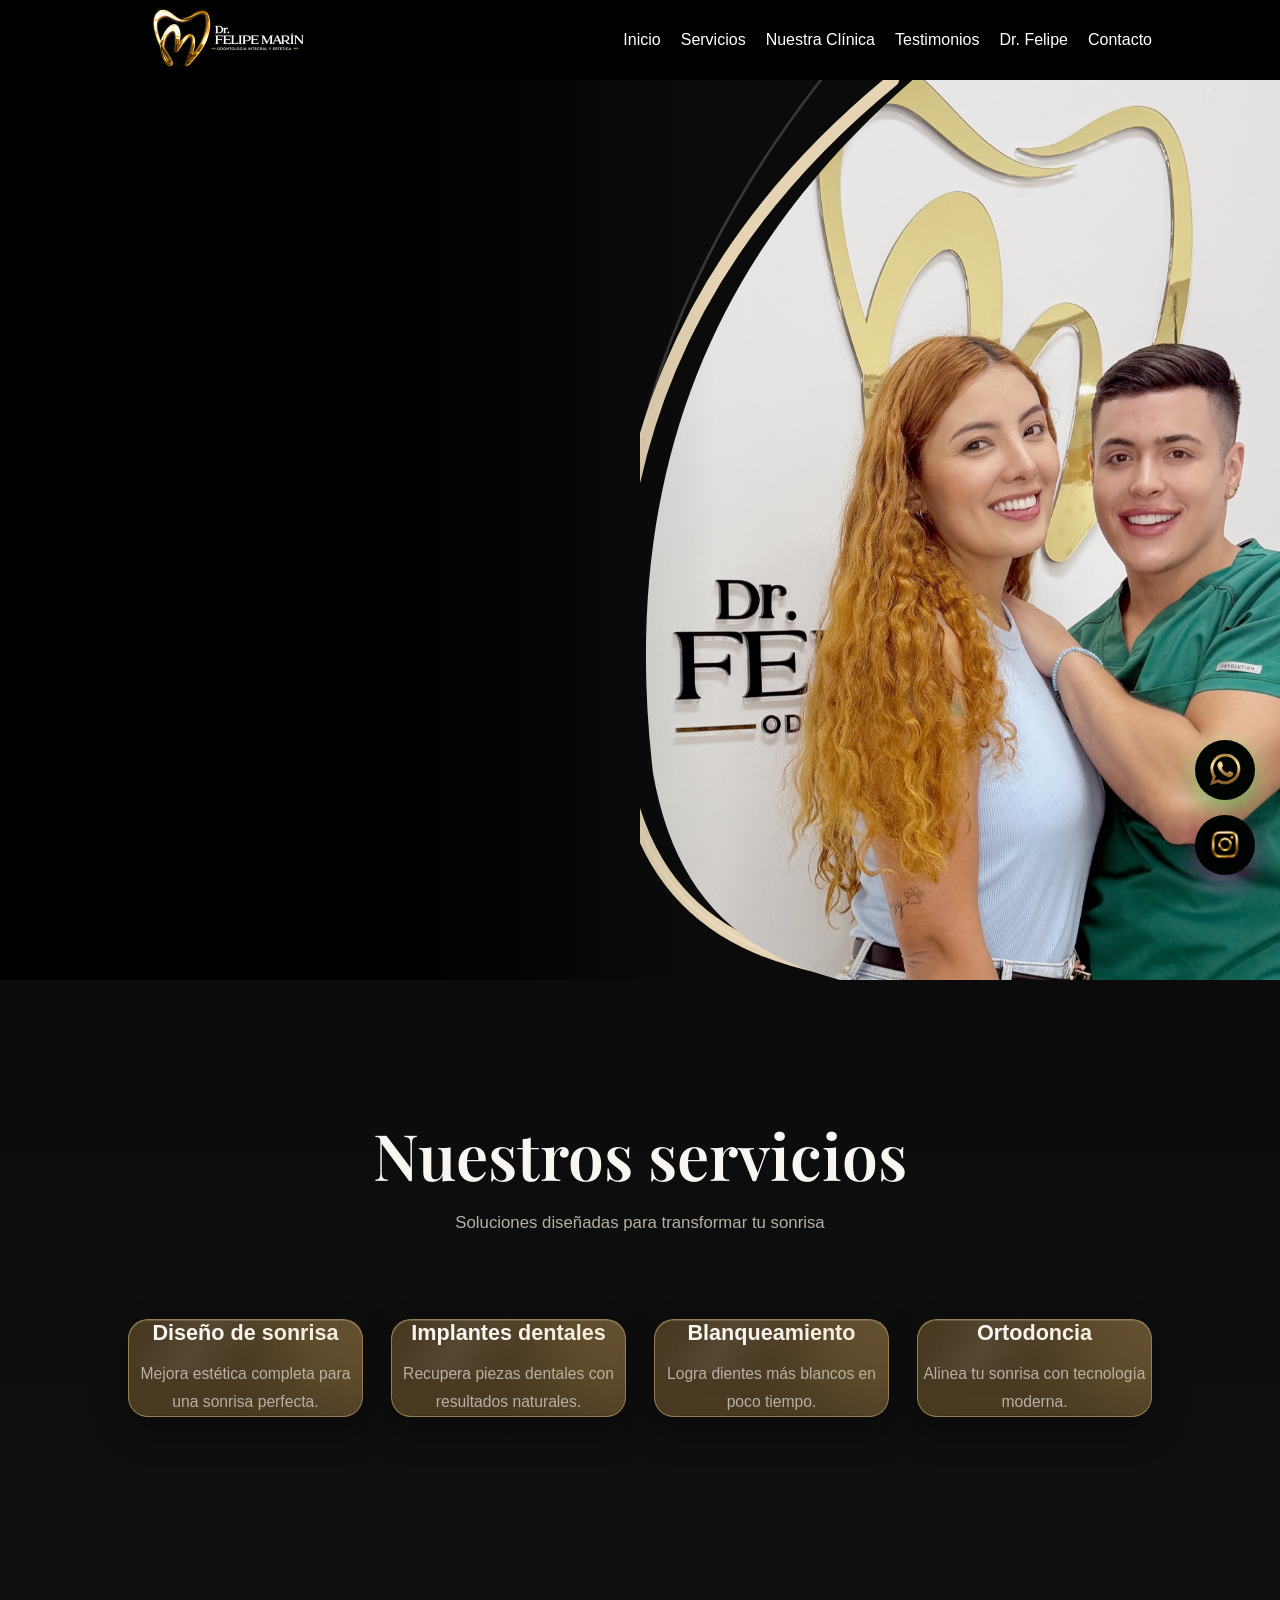
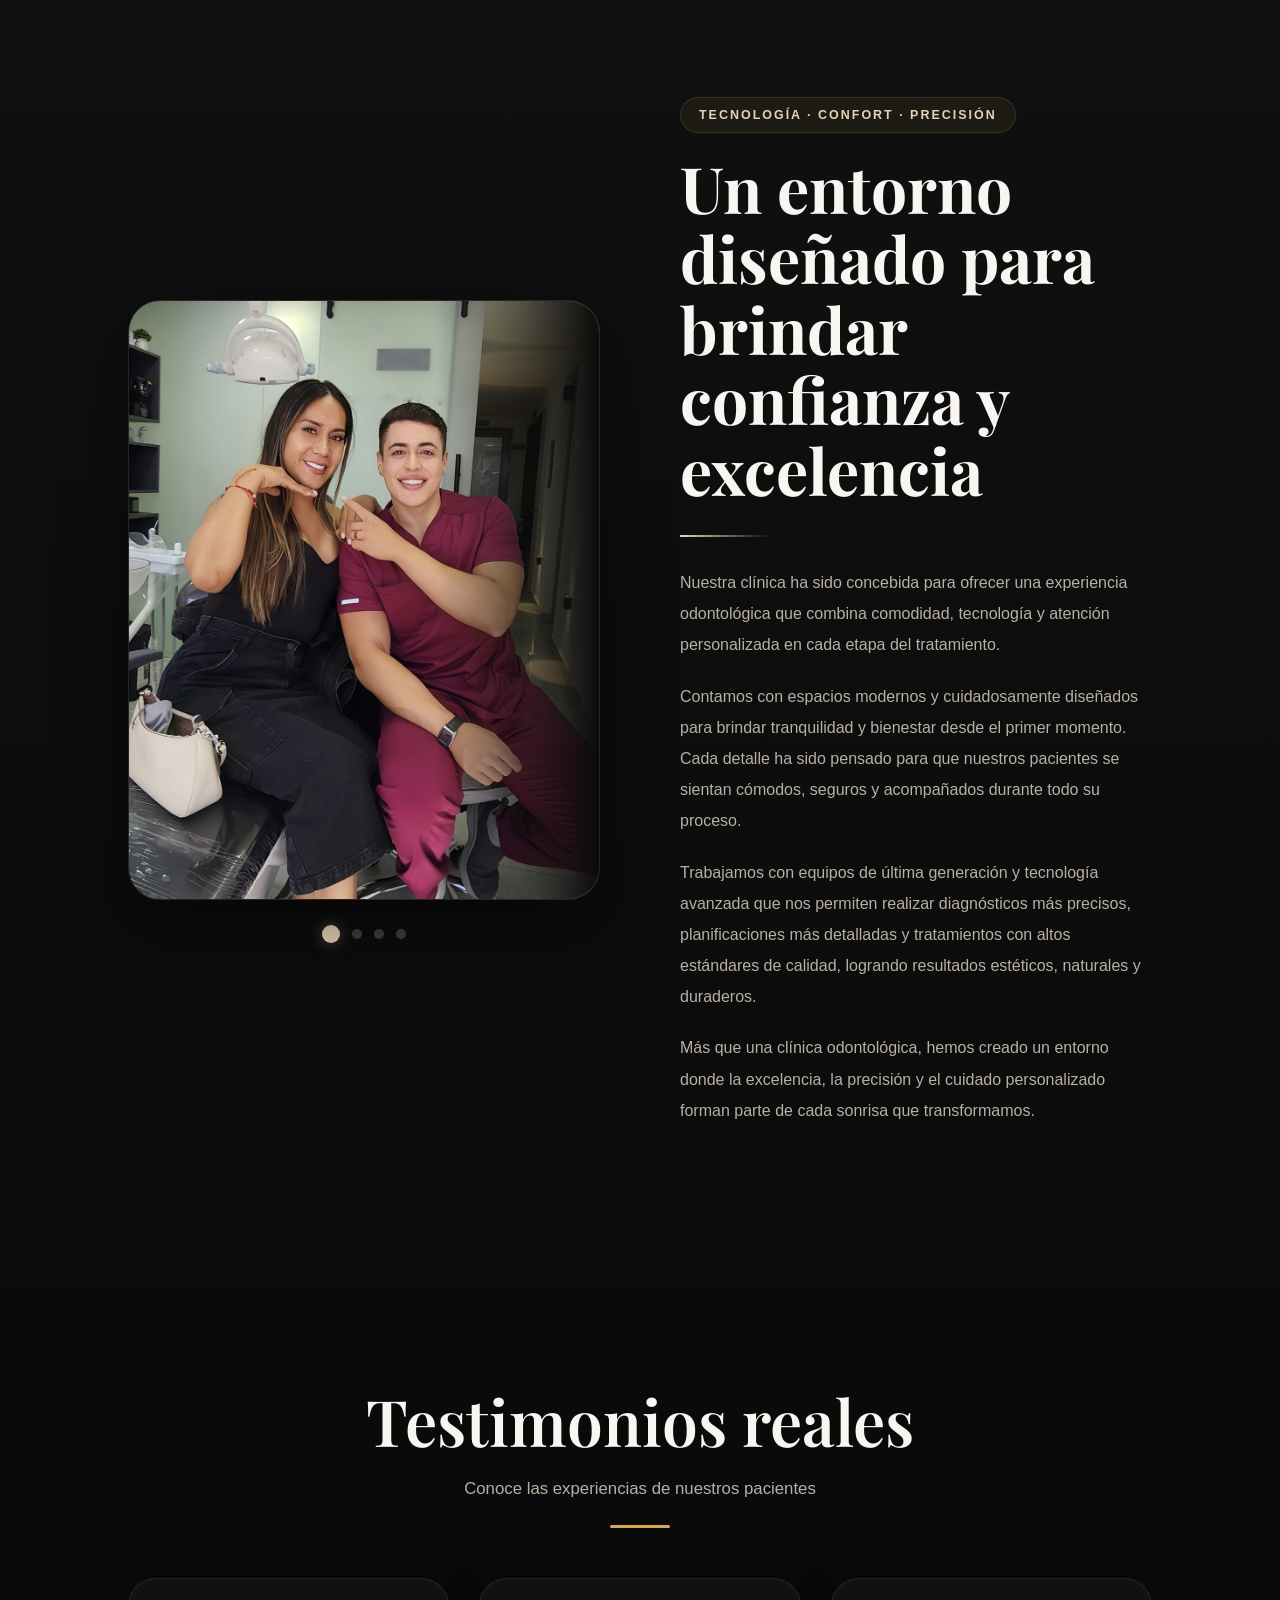
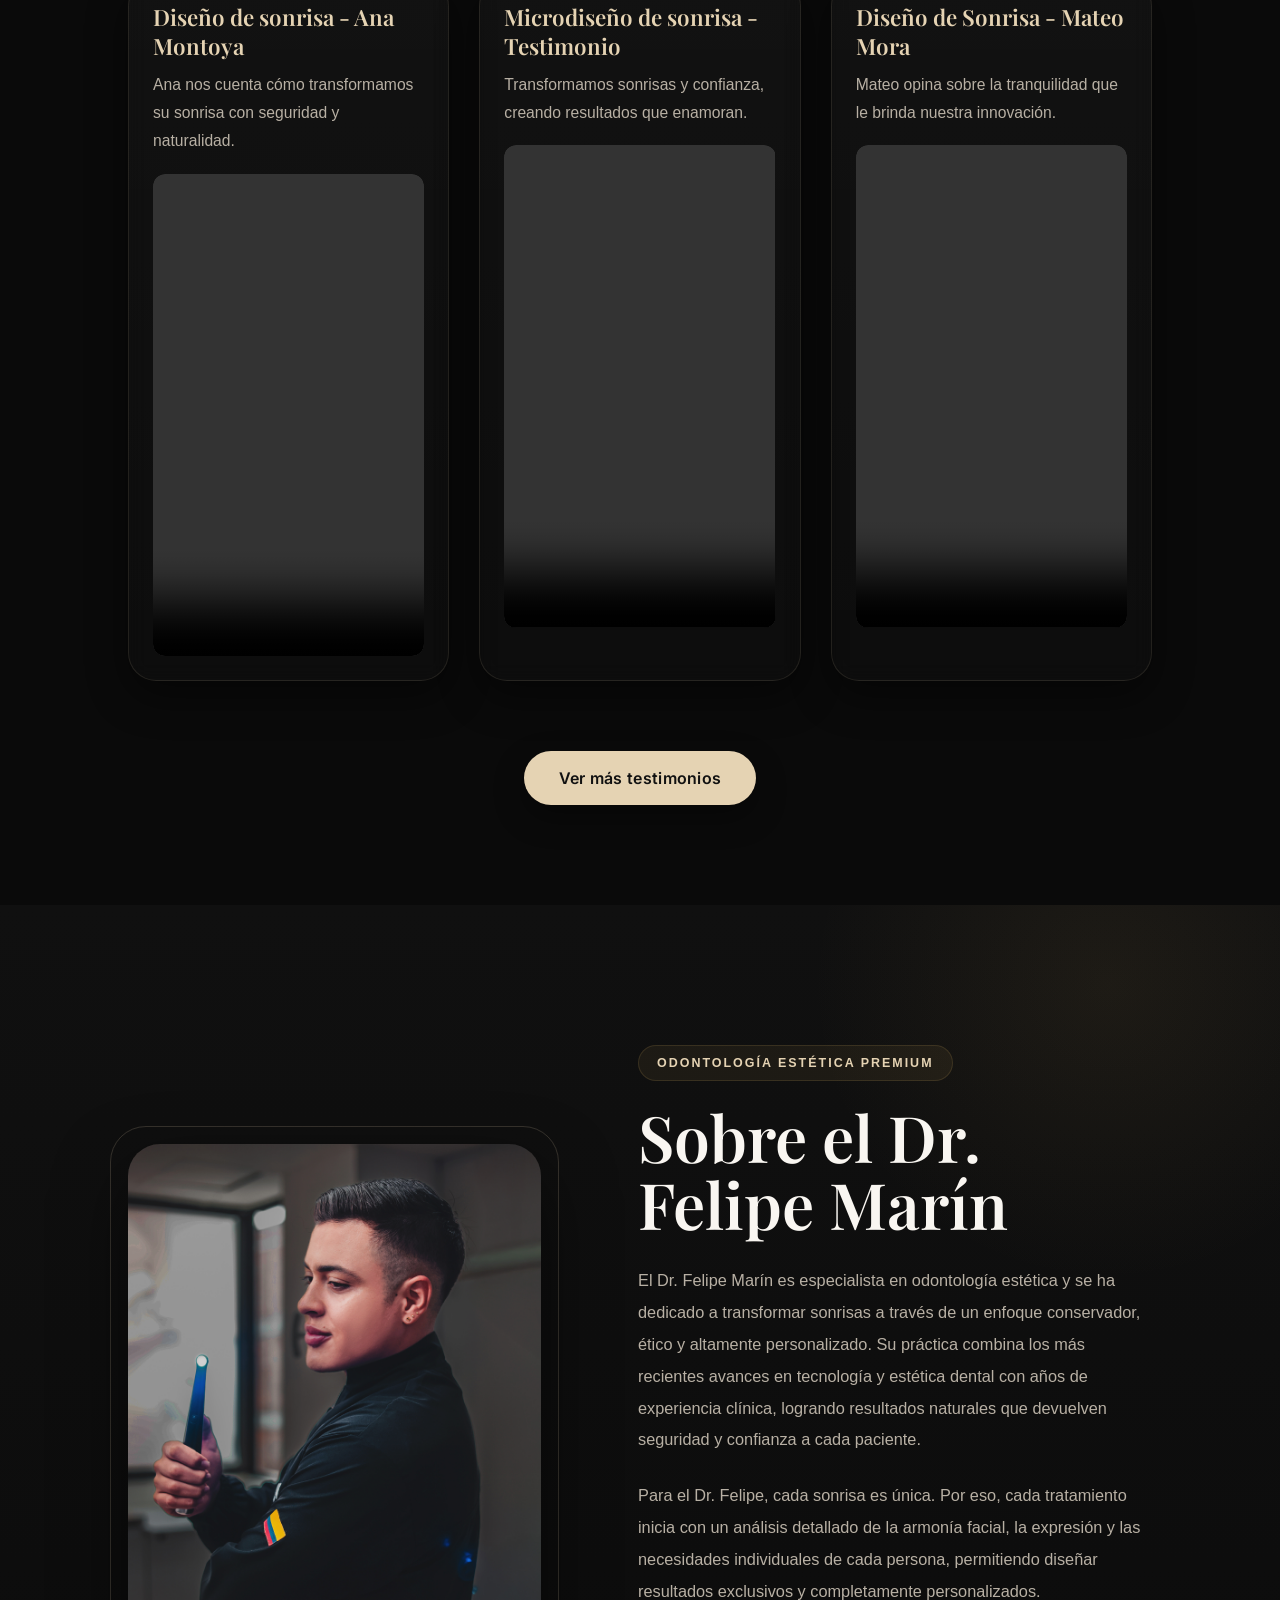
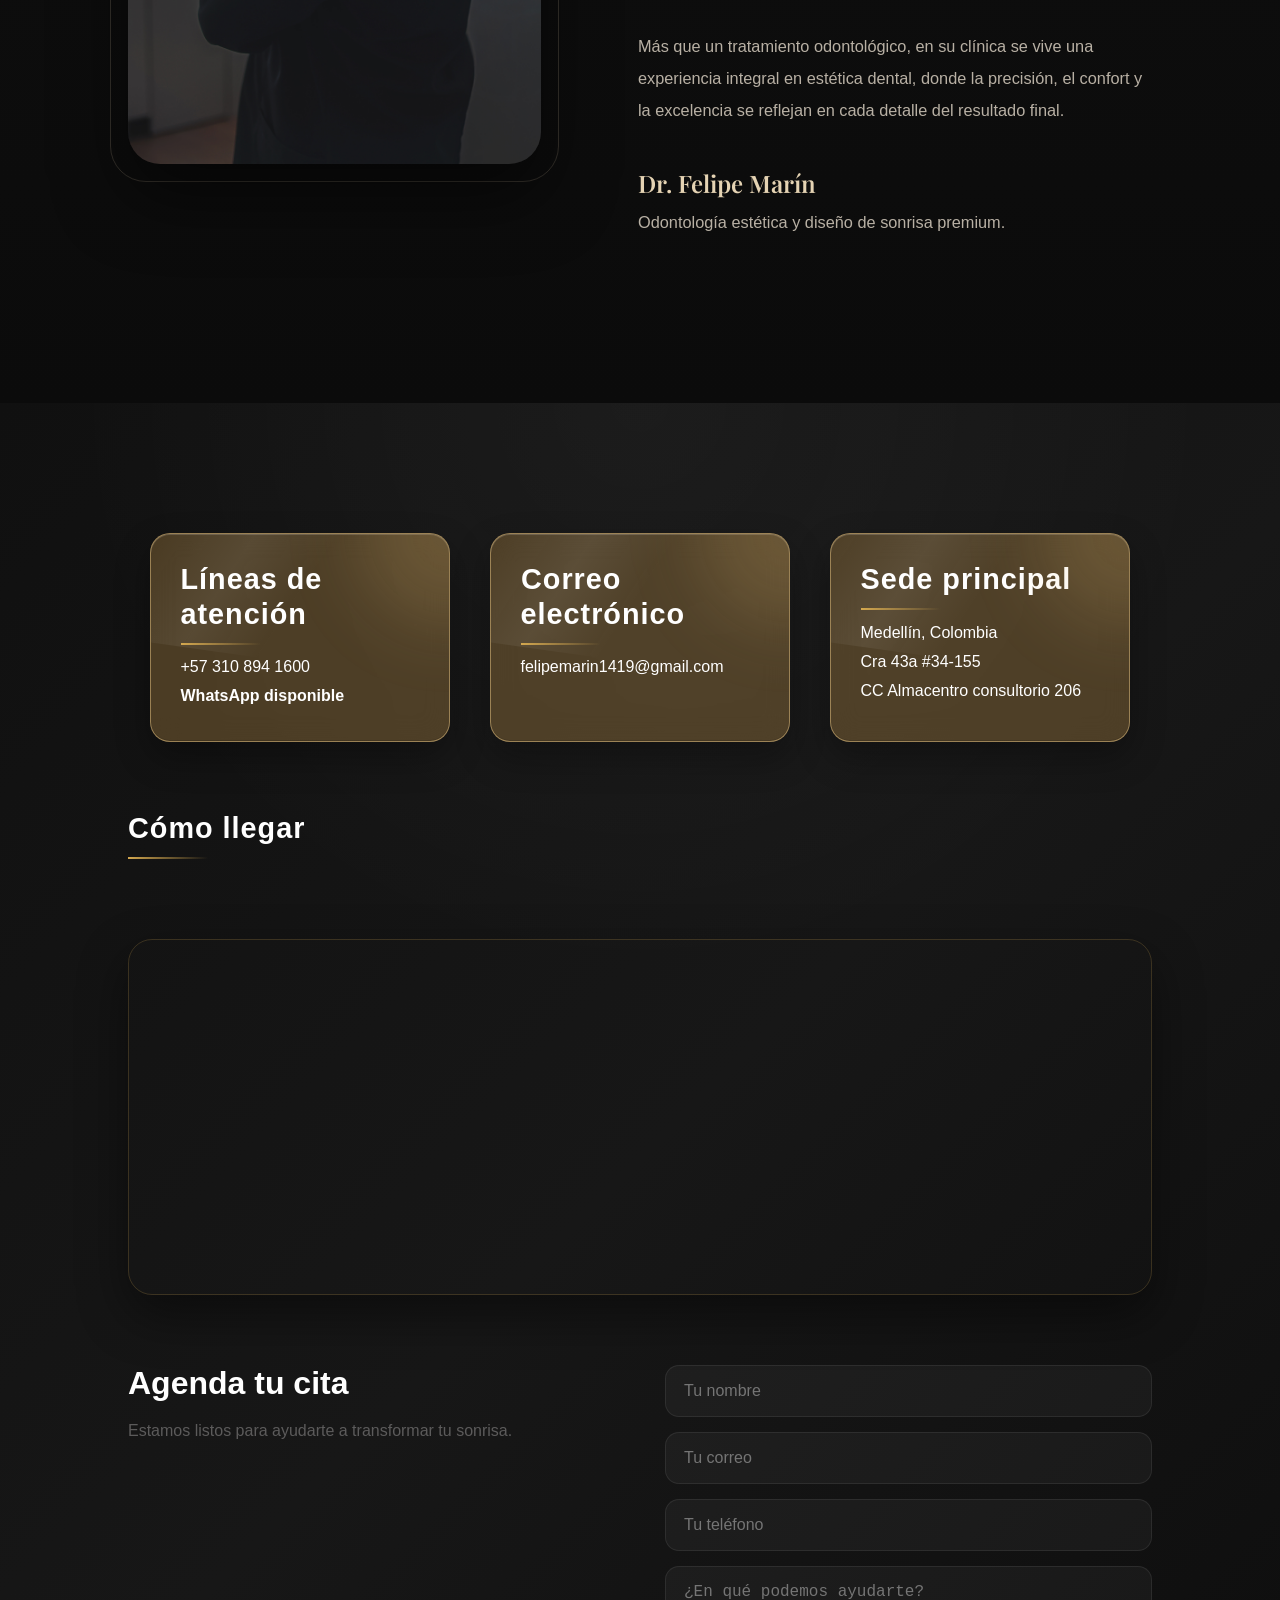
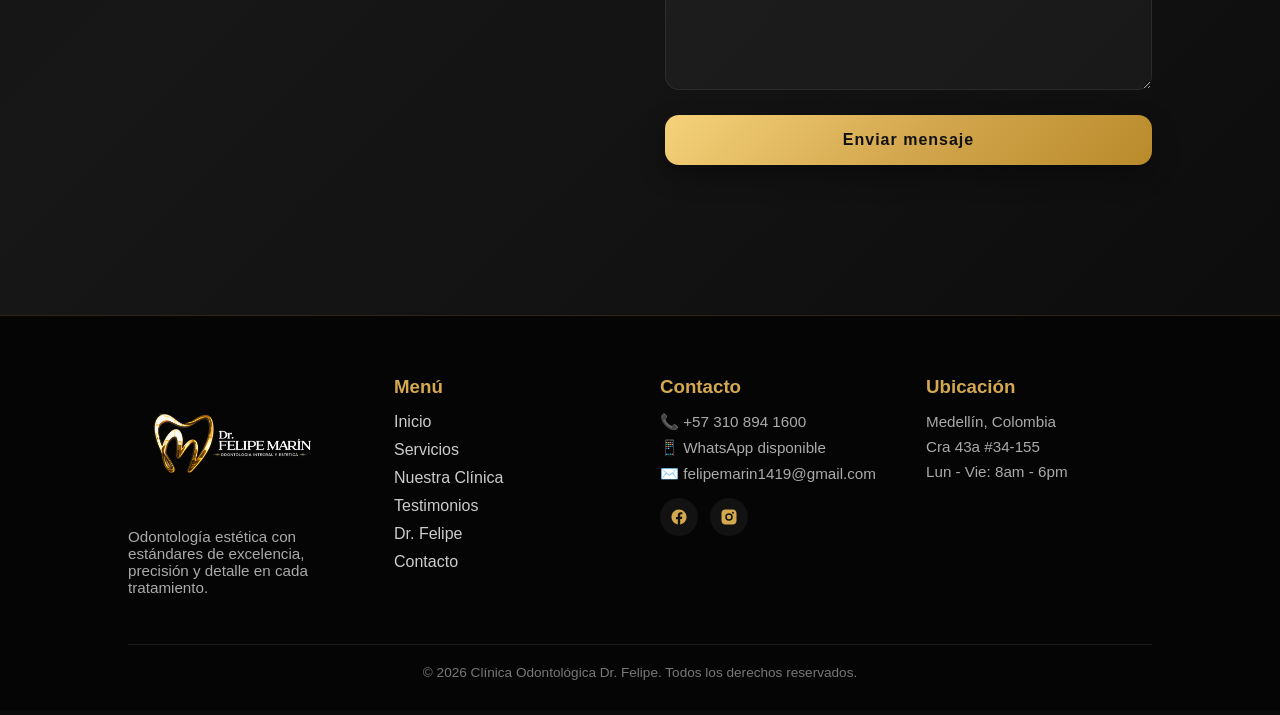
==== commit 91d70c49: "actualización final" ====
--- a/index.html
+++ b/index.html
@@ -276,7 +276,11 @@
         <div class="panel-gallery">
 
             <div class="gallery-item">
-                <img src="img/implante1.JPEG" alt="">
+                <img src="img/implante1.png" alt="">
+            </div>
+
+            <div class="gallery-item">
+                <img src="img/implante2.png" alt="">
             </div>
 
             
@@ -487,8 +491,9 @@
 
         <!-- VIDEO 2 -->
         <div class="video-card">
-            <h3>Microdiseño de sonrisa</h3>
-            <p>Transformamos sonrisas y confianza.</p>
+            <h3>Microdiseño de sonrisa - Testimonio</h3>
+            <p>Transformamos sonrisas y confianza, creando resultados que enamoran.</p>
+            
 
             <div class="video-wrapper">
                 <video class="video-frame" controls playsinline preload="metadata">
--- a/styles.css
+++ b/styles.css
@@ -583,58 +583,84 @@
 
 /* CARDS */
 .service-card {
-
     position: relative;
-
-    padding: 38px 30px;
-
-    border-radius: 32px;
-
-    text-align: left;
+    overflow: hidden;
+
+    /* DORADO MATE */
+    background: rgba(168, 130, 67, 0.38);
+
+    /* EFECTO CRISTAL */
+    backdrop-filter: blur(14px);
+    -webkit-backdrop-filter: blur(14px);
+
+    /* BORDE DORADO SUTIL */
+    border: 1px solid rgba(218, 186, 125, 0.55);
+
+    border-radius: 20px;
+
+    /* SOMBRA Y PROFUNDIDAD */
+    box-shadow:
+        0 15px 35px rgba(0, 0, 0, 0.30),
+        inset 0 1px 0 rgba(255, 255, 255, 0.16),
+        inset 0 -1px 0 rgba(0, 0, 0, 0.12);
 
     cursor: pointer;
 
-    overflow: hidden;
-
-    background:
-        linear-gradient(
-            180deg,
-            rgba(255,255,255,0.03),
-            rgba(255,255,255,0.015)
-        );
-
-    border: 1px solid rgba(229,211,179,0.10);
-
-    backdrop-filter: blur(10px);
-
     transition:
-        transform 0.45s ease,
-        border-color 0.45s ease,
-        box-shadow 0.45s ease;
-
-    box-shadow:
-        0 10px 40px rgba(0,0,0,0.35);
+        transform 0.4s ease,
+        background 0.4s ease,
+        box-shadow 0.4s ease,
+        border-color 0.4s ease;
 }
 
 .service-card::before {
-
     content: "";
-
     position: absolute;
 
-    inset: 0;
-
-    background:
-        radial-gradient(
-            circle at top left,
-            rgba(229,211,179,0.08),
-            transparent 45%
-        );
-
-    opacity: 0;
-
-    transition: opacity 0.5s ease;
-}
+    top: -60%;
+    left: -50%;
+
+    width: 180%;
+    height: 120%;
+
+    background: linear-gradient(
+        115deg,
+        transparent 35%,
+        rgba(255, 255, 255, 0.12) 48%,
+        transparent 60%
+    );
+
+    transform: rotate(8deg);
+
+    pointer-events: none;
+
+    opacity: 0.55;
+
+    transition:
+        transform 0.7s ease,
+        opacity 0.5s ease;
+}
+
+.service-card::after {
+    content: "";
+
+    position: absolute;
+
+    width: 180px;
+    height: 180px;
+
+    top: -90px;
+    right: -90px;
+
+    border-radius: 50%;
+
+    background: rgba(226, 190, 119, 0.18);
+
+    filter: blur(35px);
+
+    pointer-events: none;
+}
+
 
 .service-card h3 {
 
@@ -658,19 +684,21 @@
 
 /* HOVER PRO */
 .service-card:hover {
-
-    transform: translateY(-10px);
-
-    border-color: rgba(229,211,179,0.35);
+    transform: translateY(-7px);
+
+    background: rgba(185, 145, 76, 0.48);
+
+    border-color: rgba(231, 203, 153, 0.75);
 
     box-shadow:
-        0 20px 60px rgba(0,0,0,0.45),
-        0 0 30px rgba(198,161,91,0.08);
+        0 22px 45px rgba(0, 0, 0, 0.38),
+        0 0 25px rgba(193, 151, 78, 0.15),
+        inset 0 1px 0 rgba(255, 255, 255, 0.22);
 }
 
 .service-card:hover::before {
-
-    opacity: 1;
+    transform: translateX(25%) rotate(8deg);
+    opacity: 0.75;
 }
 .auto-active {
     transform: translateY(-10px) scale(1.02);
@@ -1879,44 +1907,35 @@
 
 /* TARJETAS */
 .contact-card {
-
-    width: 280px;
-
-    padding: 28px;
-
-    border-radius: 22px;
-
-    color: #1a1a1a;
-
     position: relative;
     overflow: hidden;
-
-    backdrop-filter: blur(10px);
-
-    border: 1px solid rgba(255,255,255,0.08);
-
-    /* 🔥 EFECTO DORADO PREMIUM */
-    background:
-    linear-gradient(
-        135deg,
-        #f5d27a,
-        #d4a84f,
-        #b88a2a,
-        #f5d27a
-    );
-
-    background-size: 220% 220%;
-
+    padding: 28px 30px;
+    box-sizing: border-box;
+    width: 300px;
+
+    /* DORADO MATE */
+    background: rgba(168, 130, 67, 0.38);
+
+    /* EFECTO CRISTAL */
+    backdrop-filter: blur(14px);
+    -webkit-backdrop-filter: blur(14px);
+
+    /* BORDE DORADO */
+    border: 1px solid rgba(218, 186, 125, 0.55);
+
+    border-radius: 20px;
+
+    /* PROFUNDIDAD */
     box-shadow:
-        0 12px 30px rgba(0,0,0,0.35),
-        inset 0 2px 6px rgba(255,255,255,0.28),
-        inset 0 -2px 6px rgba(0,0,0,0.18);
+        0 15px 35px rgba(0, 0, 0, 0.30),
+        inset 0 1px 0 rgba(255, 255, 255, 0.16),
+        inset 0 -1px 0 rgba(0, 0, 0, 0.12);
 
     transition:
-        transform 0.45s ease,
-        box-shadow 0.45s ease,
-        border-color 0.45s ease,
-        background 0.45s ease;
+        transform 0.4s ease,
+        background 0.4s ease,
+        box-shadow 0.4s ease,
+        border-color 0.4s ease;
 }
 
 
@@ -1925,22 +1944,48 @@
 
     position: absolute;
 
-    top: -100%;
-    left: -40%;
-
-    width: 80%;
-    height: 300%;
-
-    background:
-    linear-gradient(
-        rgba(255,255,255,0),
-        rgba(255,255,255,0.18),
-        rgba(255,255,255,0)
+    top: -60%;
+    left: -50%;
+
+    width: 180%;
+    height: 120%;
+
+    background: linear-gradient(
+        115deg,
+        transparent 35%,
+        rgba(255, 255, 255, 0.12) 48%,
+        transparent 60%
     );
 
-    transform: rotate(25deg);
-
-    transition: 0.8s;
+    transform: rotate(8deg);
+
+    pointer-events: none;
+
+    opacity: 0.55;
+
+    transition:
+        transform 0.7s ease,
+        opacity 0.5s ease;
+}
+
+.contact-card::after {
+    content: "";
+
+    position: absolute;
+
+    width: 180px;
+    height: 180px;
+
+    top: -90px;
+    right: -90px;
+
+    border-radius: 50%;
+
+    background: rgba(226, 190, 119, 0.18);
+
+    filter: blur(35px);
+
+    pointer-events: none;
 }
 
 .contact-card:hover::before,
@@ -1952,10 +1997,12 @@
 /* TEXTO */
 .contact-card h3 {
     margin-bottom: 10px;
+    line-height: 1.2;
 }
 
 .contact-card p {
     margin-bottom: 5px;
+    line-height: 1.5;
 }
 
 /* EFECTO HOVER PREMIUM */
@@ -2706,9 +2753,276 @@
 
 
 
-
-
-
-
-
-
+/* ================================================= */
+/* ========== PANTALLAS GRANDES (2K) ============== */
+/* ================================================= */
+
+@media (min-width: 1920px) {
+
+    /* CONTENEDOR GENERAL */
+    .container {
+        max-width: 1800px;
+        margin: 0 auto;
+    }
+
+    /* HERO */
+    .hero-content {
+        max-width: 900px;
+    }
+
+    .hero-title {
+        font-size: 6rem;
+    }
+
+    .hero-subtitle {
+        font-size: 1.35rem;
+        max-width: 700px;
+    }
+
+    .hero-tag {
+        font-size: 1rem;
+    }
+
+    .btn-premium {
+        padding: 20px 42px;
+        font-size: 1.1rem;
+    }
+
+    /* TITULOS GENERALES */
+    .services-header h2,
+    .clinic-content h2,
+    .doctor-text h2,
+    .testimonials-header h2,
+    .hero-testimonials-content h1 {
+        font-size: 5rem;
+    }
+
+    /* TEXTOS GENERALES */
+    .services-header p,
+    .clinic-content p,
+    .doctor-text p,
+    .testimonials-header p,
+    .hero-testimonials-content p {
+        font-size: 1.2rem;
+    }
+
+    /* SERVICIOS */
+    .service-card {
+        padding: 45px 35px;
+    }
+
+    .service-card h3 {
+        font-size: 1.7rem;
+    }
+
+    .service-card p {
+        font-size: 1.1rem;
+    }
+
+    .panel-text h3 {
+        font-size: 3.5rem;
+    }
+
+    .panel-text p,
+    .panel-text ul li {
+        font-size: 1.1rem;
+    }
+
+    .panel-gallery img {
+        height: 400px;
+    }
+
+    /* CLÍNICA */
+    .clinic-slider {
+        height: 700px;
+    }
+
+    /* DOCTOR */
+    .doctor-img img {
+        max-width: 520px;
+        height: 720px;
+    }
+
+    .doctor-text h4 {
+        font-size: 1.8rem;
+    }
+
+    /* TESTIMONIOS */
+    .video-card {
+        padding: 30px;
+    }
+
+    .video-card h3 {
+        font-size: 1.6rem;
+    }
+
+    .video-card p {
+        font-size: 1.1rem;
+    }
+
+    /* CONTACTO */
+    .contact h3 {
+        font-size: 2.2rem;
+    }
+
+    .contact-info h2 {
+        font-size: 2.5rem;
+    }
+
+    .contact-form input,
+    .contact-form textarea {
+        font-size: 1.1rem;
+        padding: 18px 20px;
+    }
+
+    .contact-card {
+        width: 320px;
+        padding: 35px;
+    }
+
+    /* FOOTER */
+    .footer {
+        font-size: 1.05rem;
+    }
+}
+
+
+/* ================================================= */
+/* =========== PANTALLAS 4K / ULTRAWIDE ============ */
+/* ================================================= */
+
+@media (min-width: 2560px) {
+
+    body {
+        font-size: 18px;
+    }
+
+    .container {
+        max-width: 2200px;
+    }
+
+    /* HERO */
+    .hero-content {
+        max-width: 1050px;
+    }
+
+    .hero-title {
+        font-size: 7rem;
+    }
+
+    .hero-subtitle {
+        font-size: 1.5rem;
+        max-width: 850px;
+    }
+
+    .hero-tag {
+        font-size: 1.1rem;
+    }
+
+    .btn-premium {
+        padding: 24px 48px;
+        font-size: 1.2rem;
+    }
+
+    /* TITULOS */
+    .services-header h2,
+    .clinic-content h2,
+    .doctor-text h2,
+    .testimonials-header h2,
+    .hero-testimonials-content h1 {
+        font-size: 6rem;
+    }
+
+    /* PÁRRAFOS */
+    .services-header p,
+    .clinic-content p,
+    .doctor-text p,
+    .testimonials-header p,
+    .hero-testimonials-content p {
+        font-size: 1.3rem;
+    }
+
+    /* SERVICIOS */
+    .service-card {
+        padding: 55px 40px;
+    }
+
+    .service-card h3 {
+        font-size: 1.9rem;
+    }
+
+    .service-card p {
+        font-size: 1.2rem;
+    }
+
+    .panel-text h3 {
+        font-size: 4rem;
+    }
+
+    .panel-text p,
+    .panel-text ul li {
+        font-size: 1.2rem;
+    }
+
+    .panel-gallery img {
+        height: 480px;
+    }
+
+    /* CLÍNICA */
+    .clinic-slider {
+        height: 850px;
+    }
+
+    /* DOCTOR */
+    .doctor-img img {
+        max-width: 620px;
+        height: 850px;
+    }
+
+    .doctor-text h4 {
+        font-size: 2rem;
+    }
+
+    /* TESTIMONIOS */
+    .video-card {
+        padding: 35px;
+    }
+
+    .video-card h3 {
+        font-size: 1.8rem;
+    }
+
+    .video-card p {
+        font-size: 1.2rem;
+    }
+
+    /* CONTACTO */
+    .contact h3 {
+        font-size: 2.5rem;
+    }
+
+    .contact-info h2 {
+        font-size: 3rem;
+    }
+
+    .contact-form input,
+    .contact-form textarea {
+        font-size: 1.2rem;
+        padding: 20px 22px;
+    }
+
+    .contact-card {
+        width: 360px;
+        padding: 40px;
+    }
+
+    /* FOOTER */
+    .footer {
+        font-size: 1.1rem;
+    }
+}
+
+
+
+
+
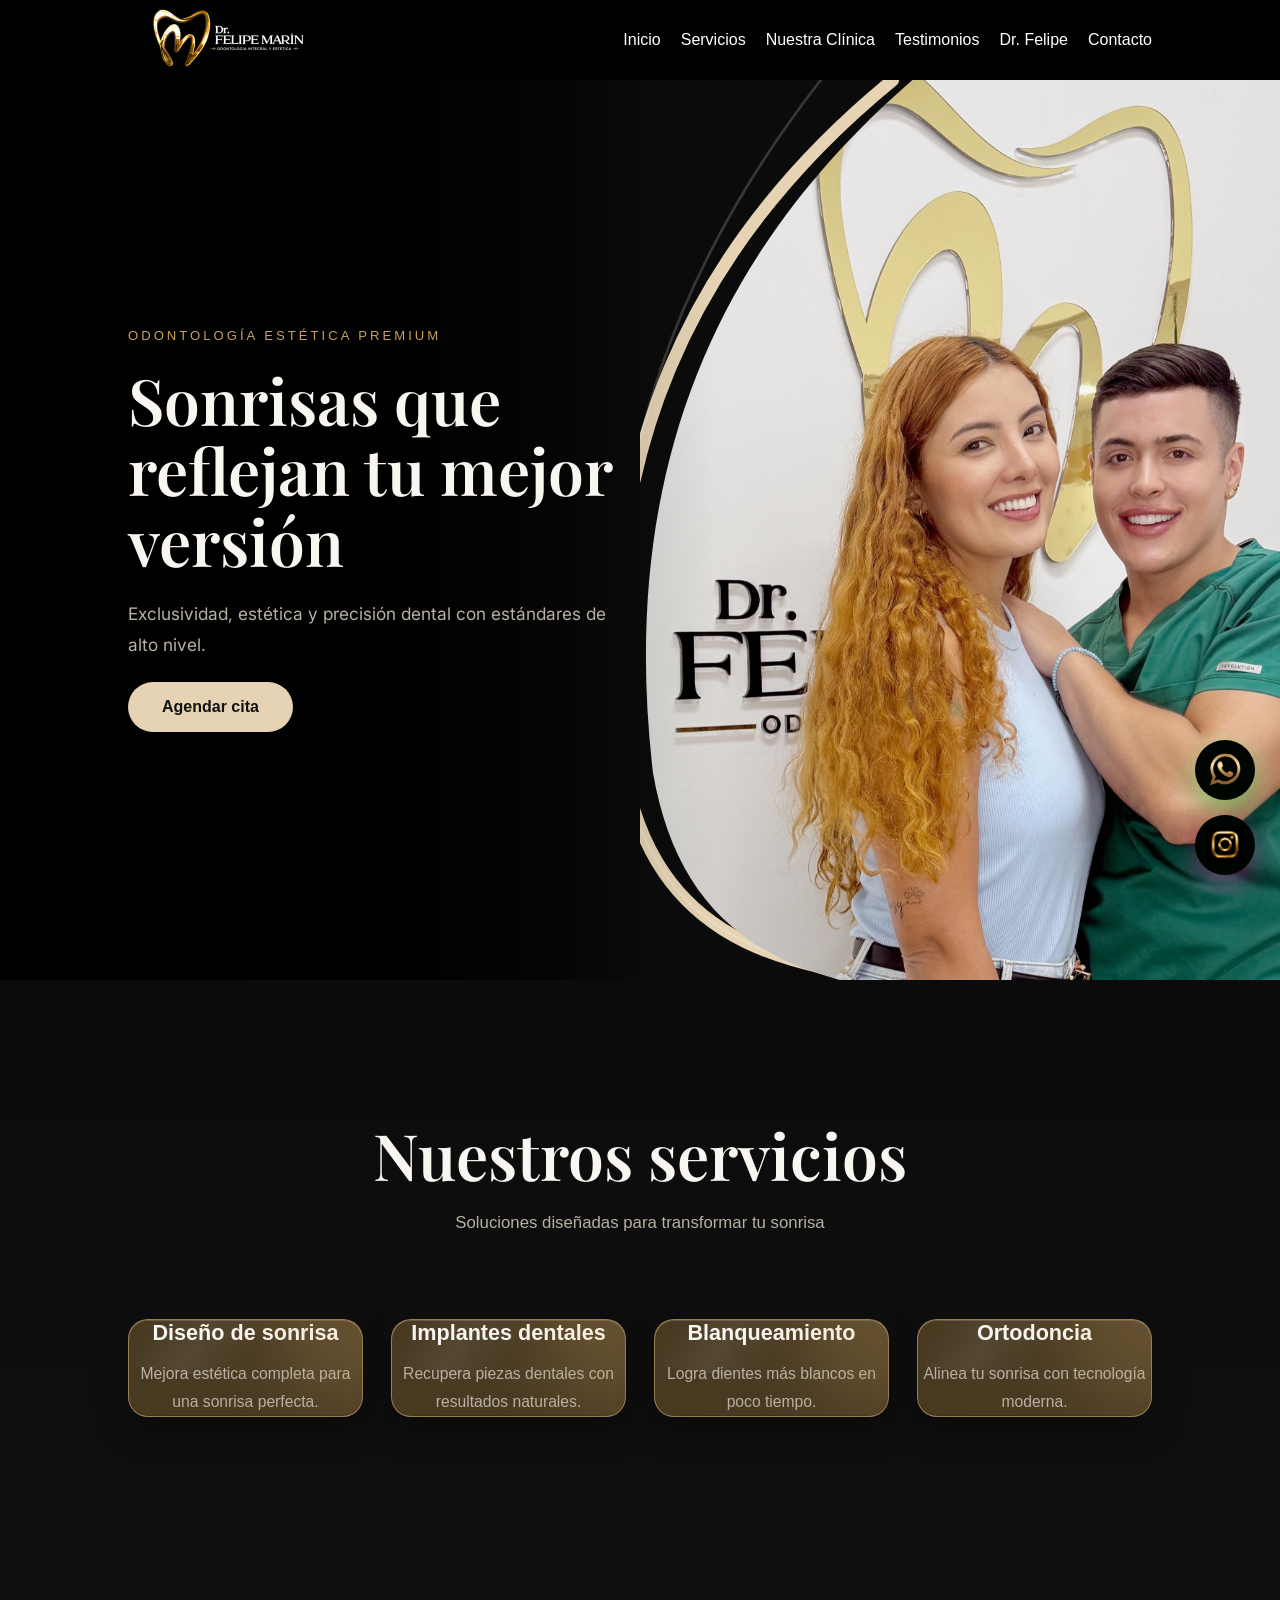
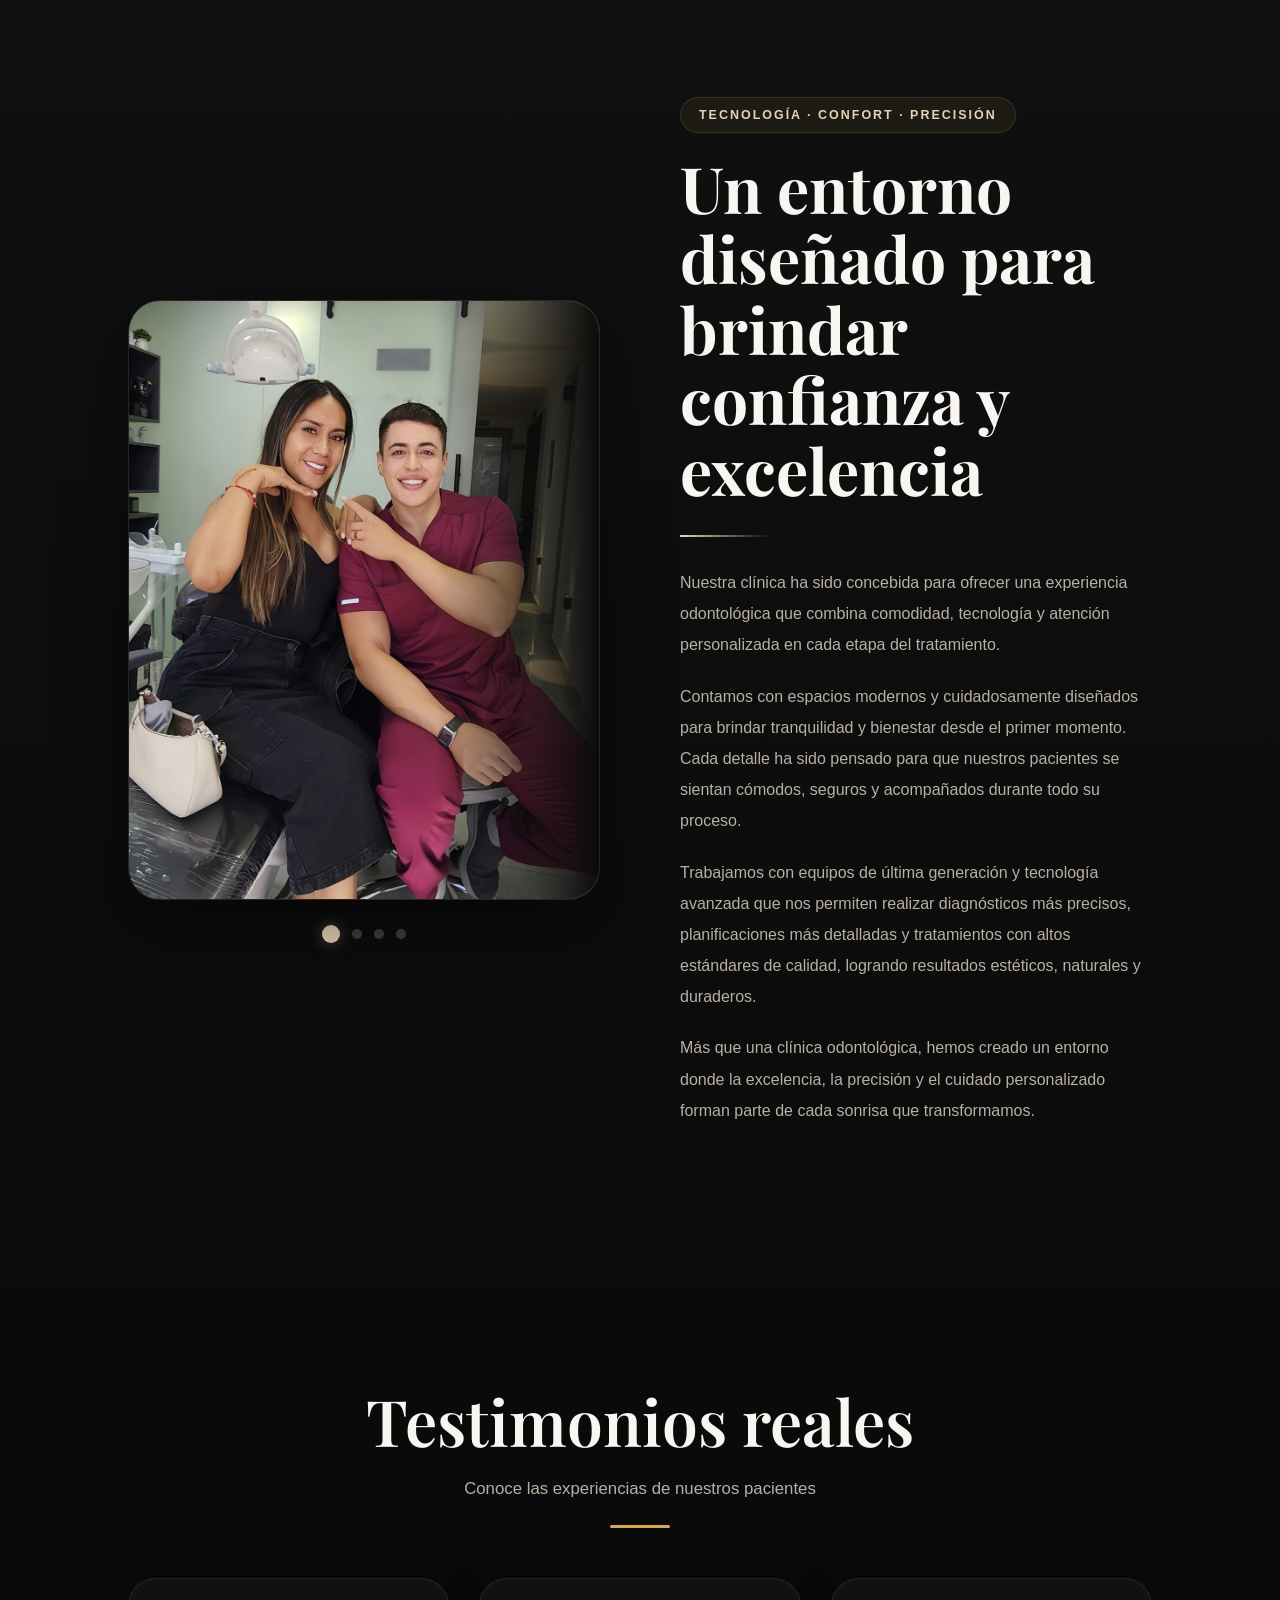
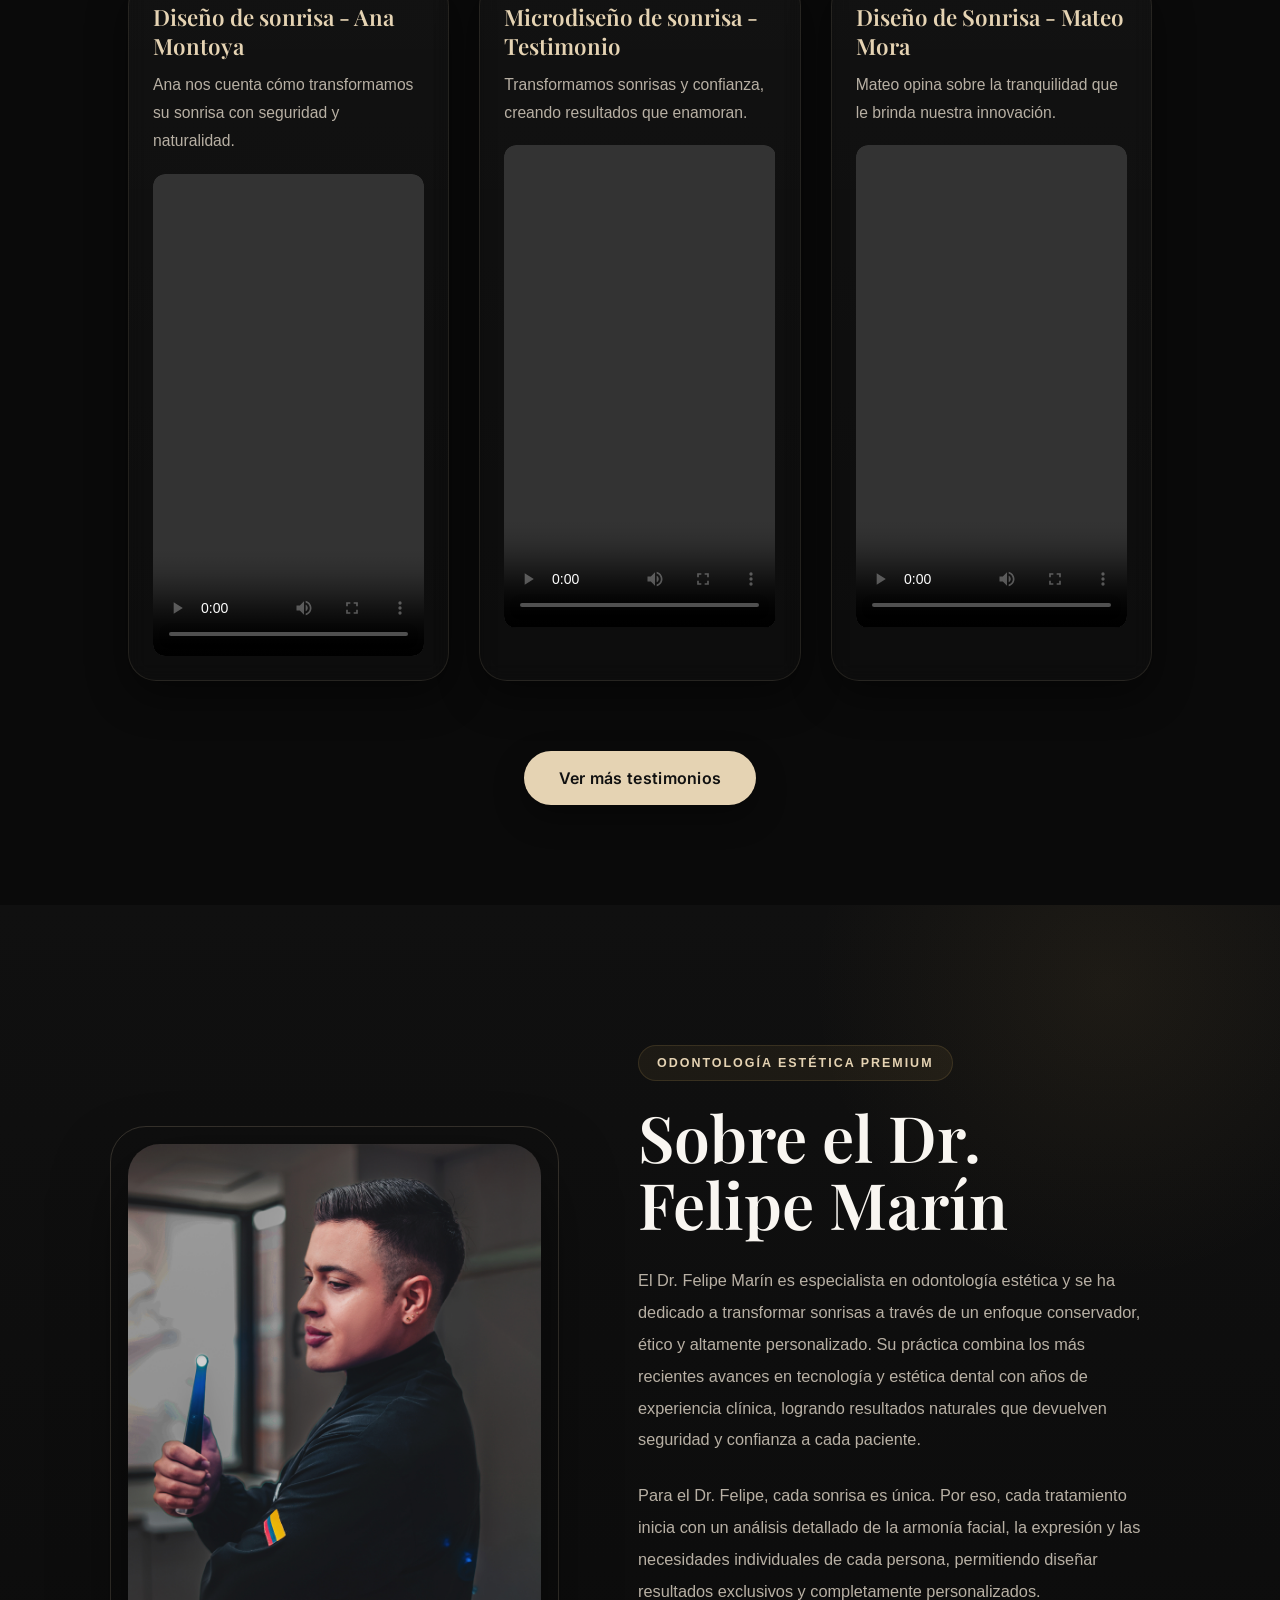
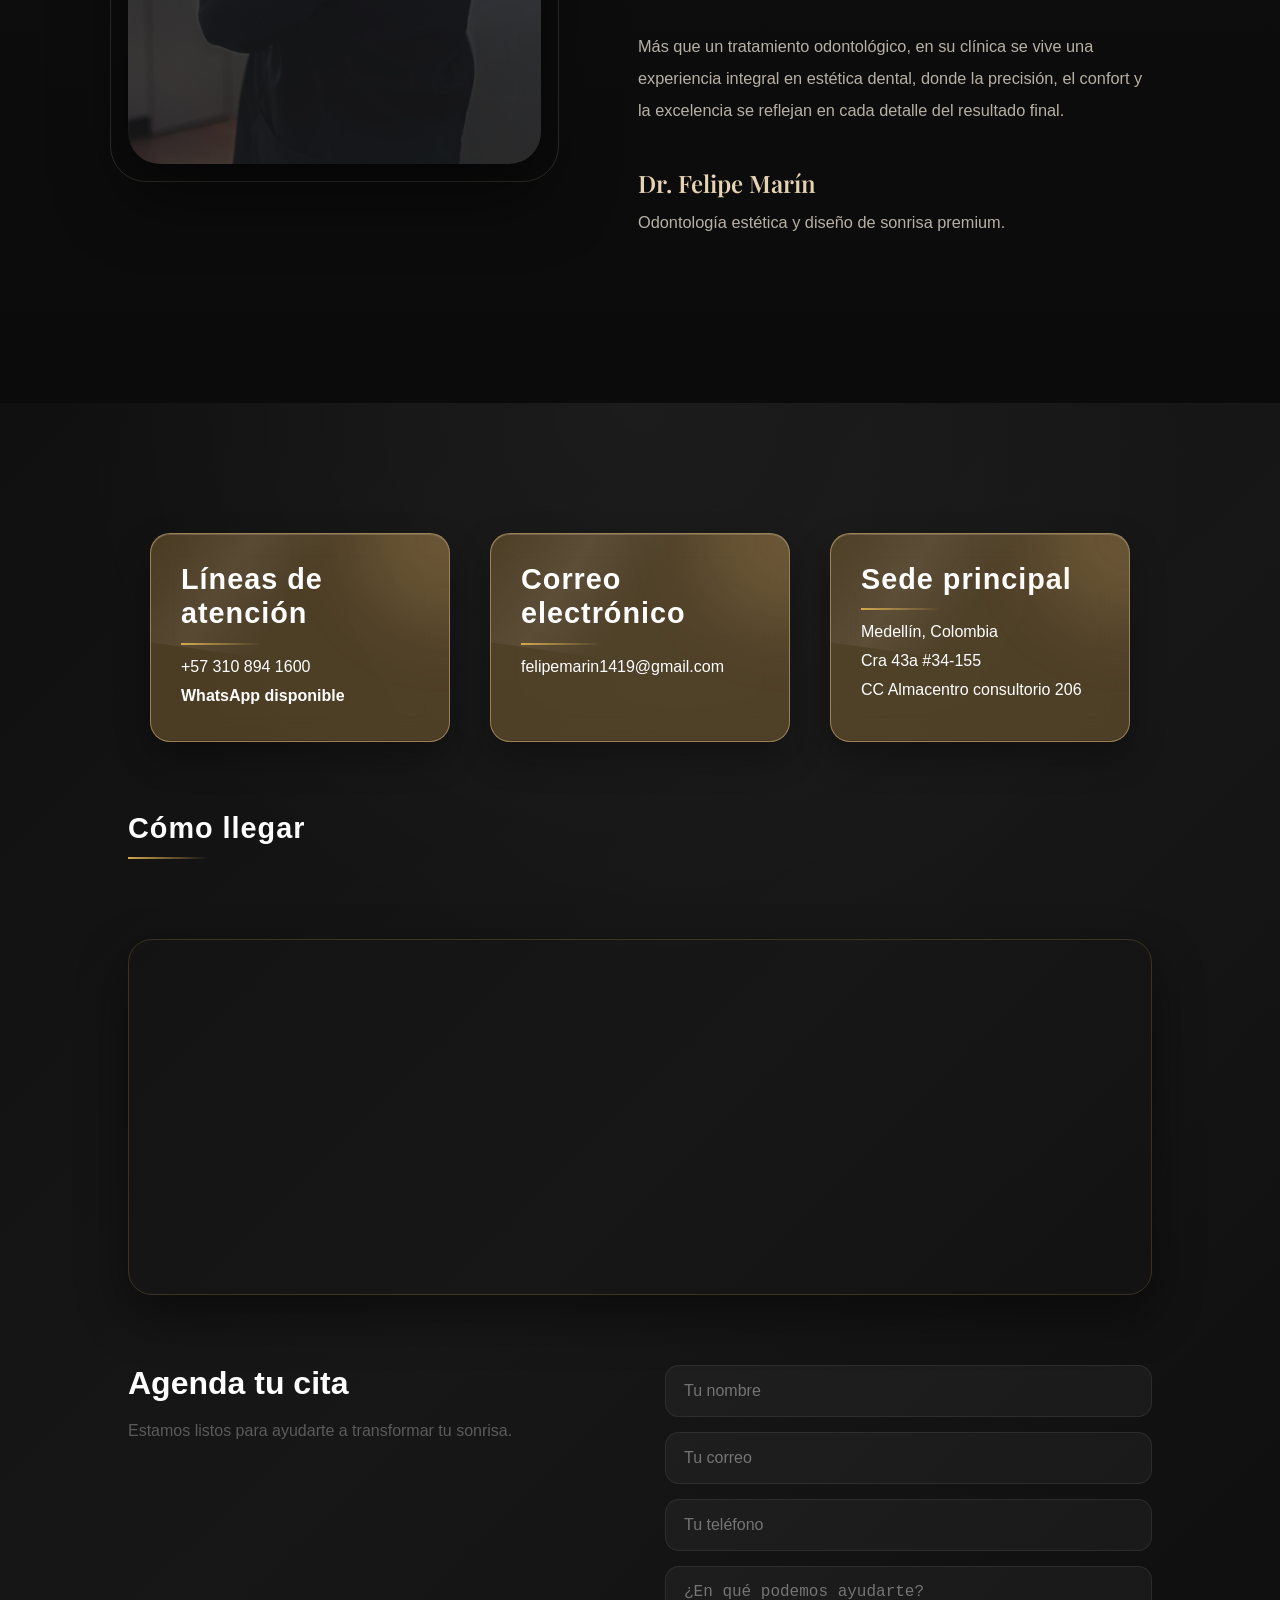
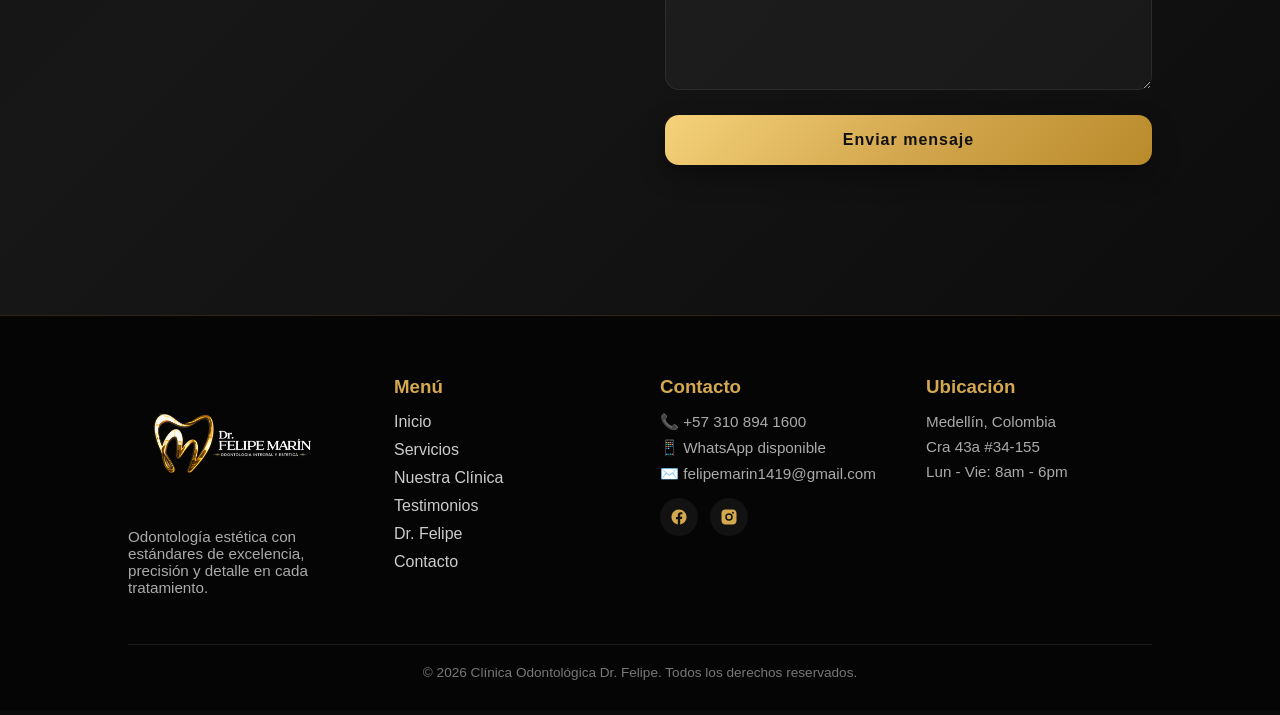
==== commit 96afdb62: "agregar favicon" ====
--- a/index.html
+++ b/index.html
@@ -5,6 +5,7 @@
     <meta name="viewport" content="width=device-width, initial-scale=1.0">
     <title>Clínica Odontológica Dr. Felipe</title>
     <link rel="stylesheet" href="styles.css">
+    <link rel="icon" type="image/png" href="img/logopestana.png">
     <link href="https://fonts.googleapis.com/css2?family=Playfair+Display:wght@500;600;700&family=Inter:wght@300;400;500&display=swap" rel="stylesheet">
 </head>
 <body>
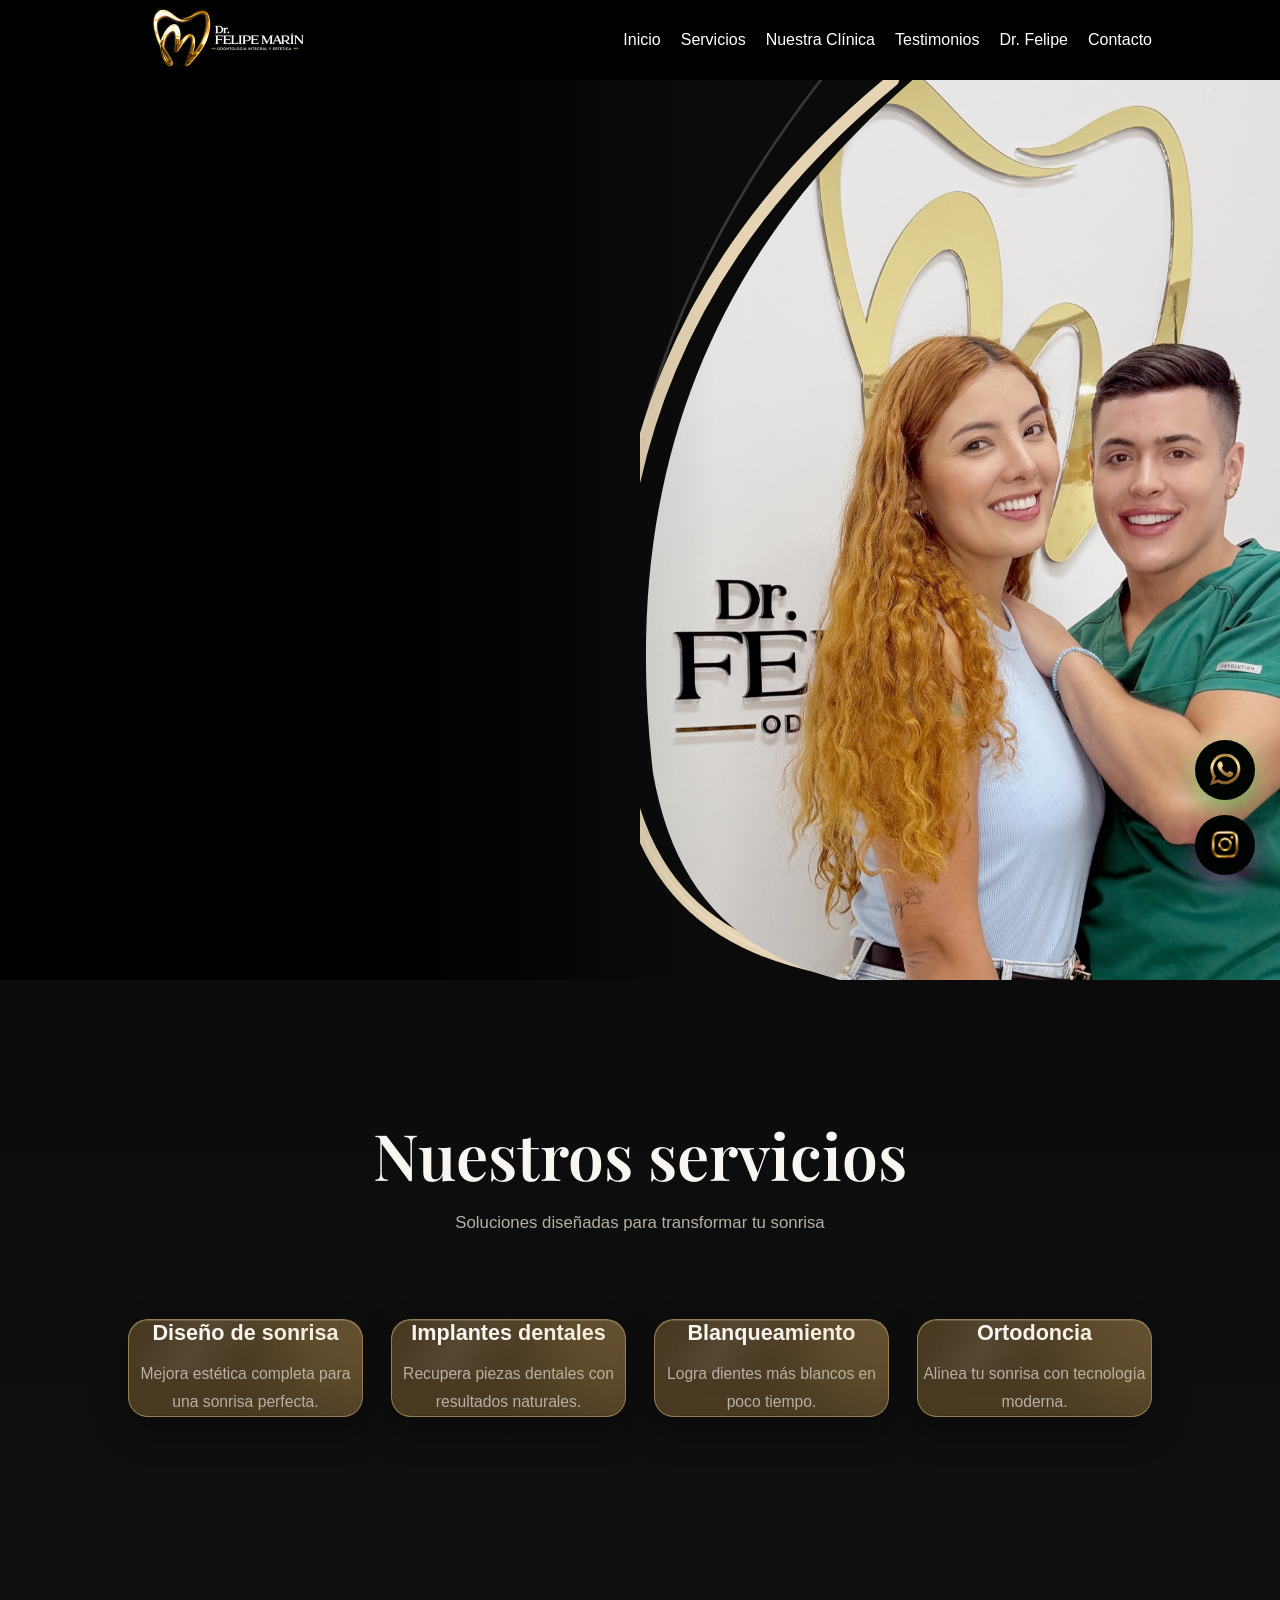
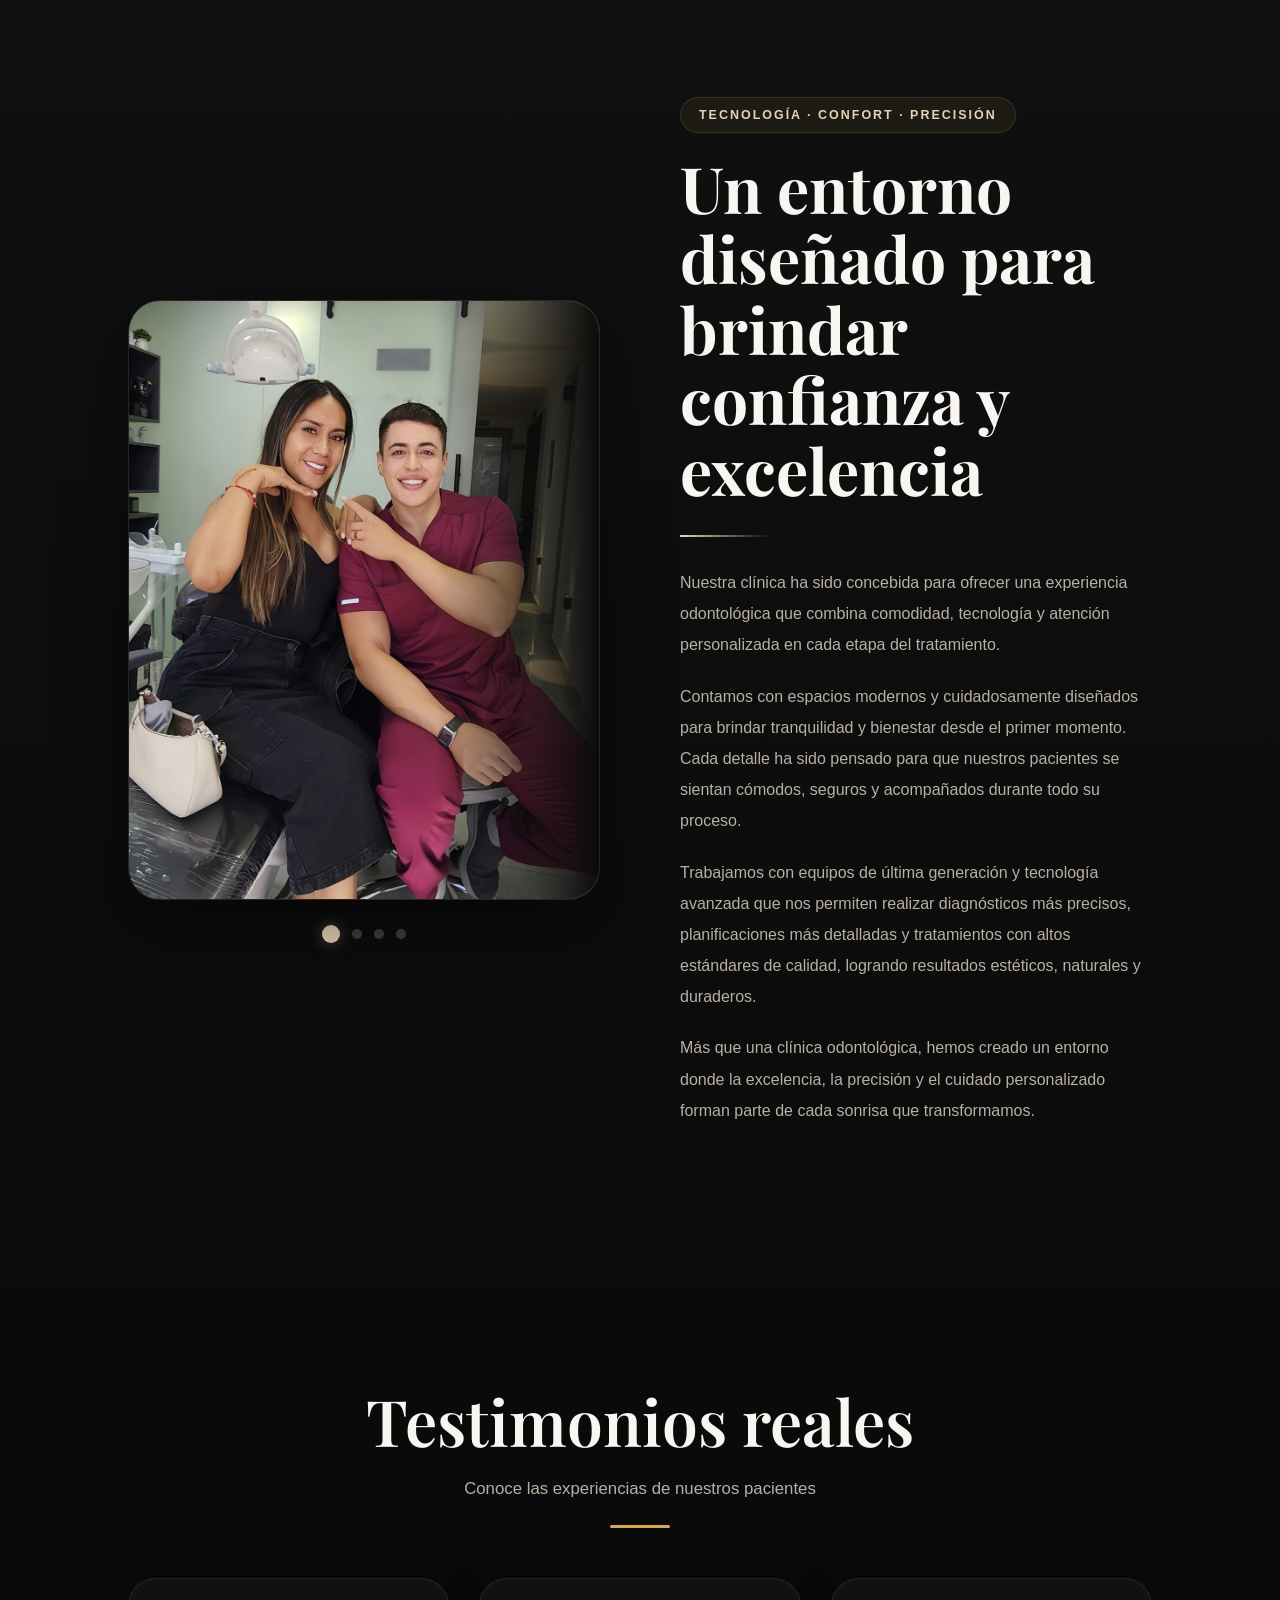
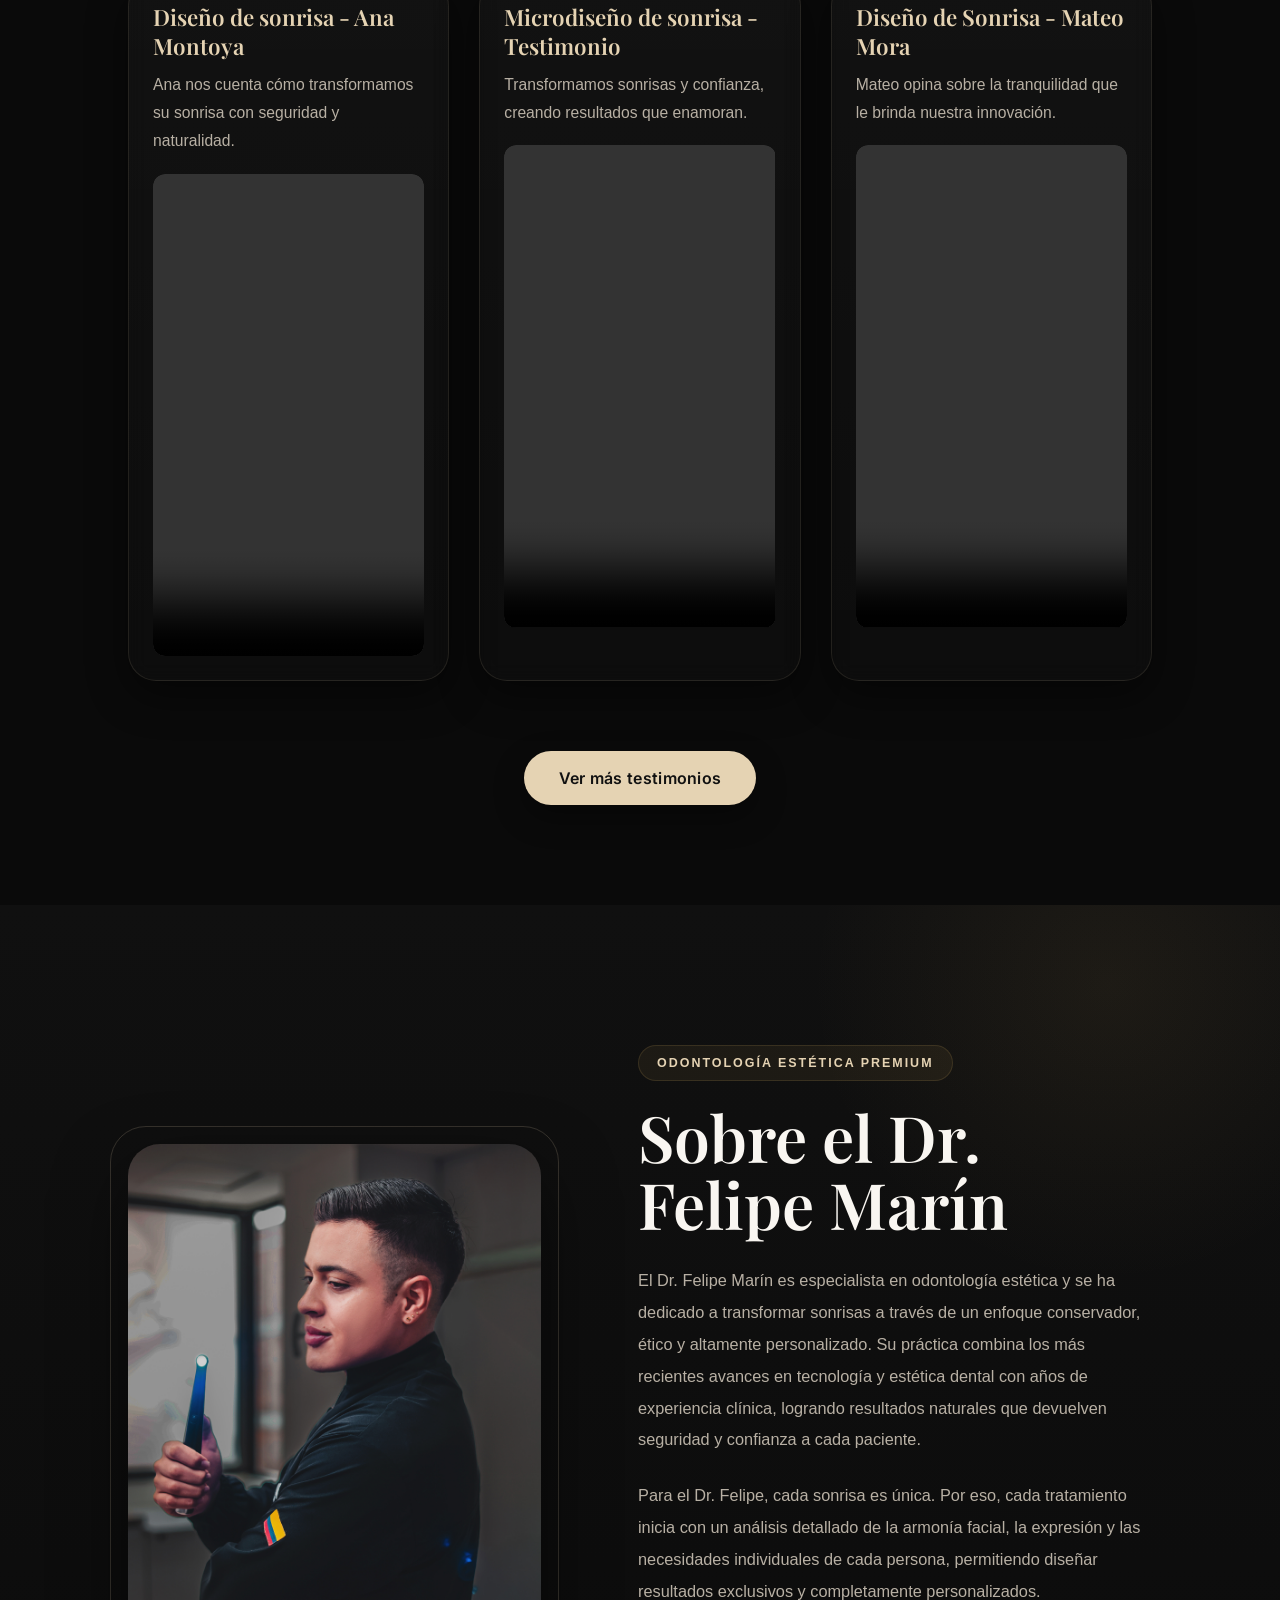
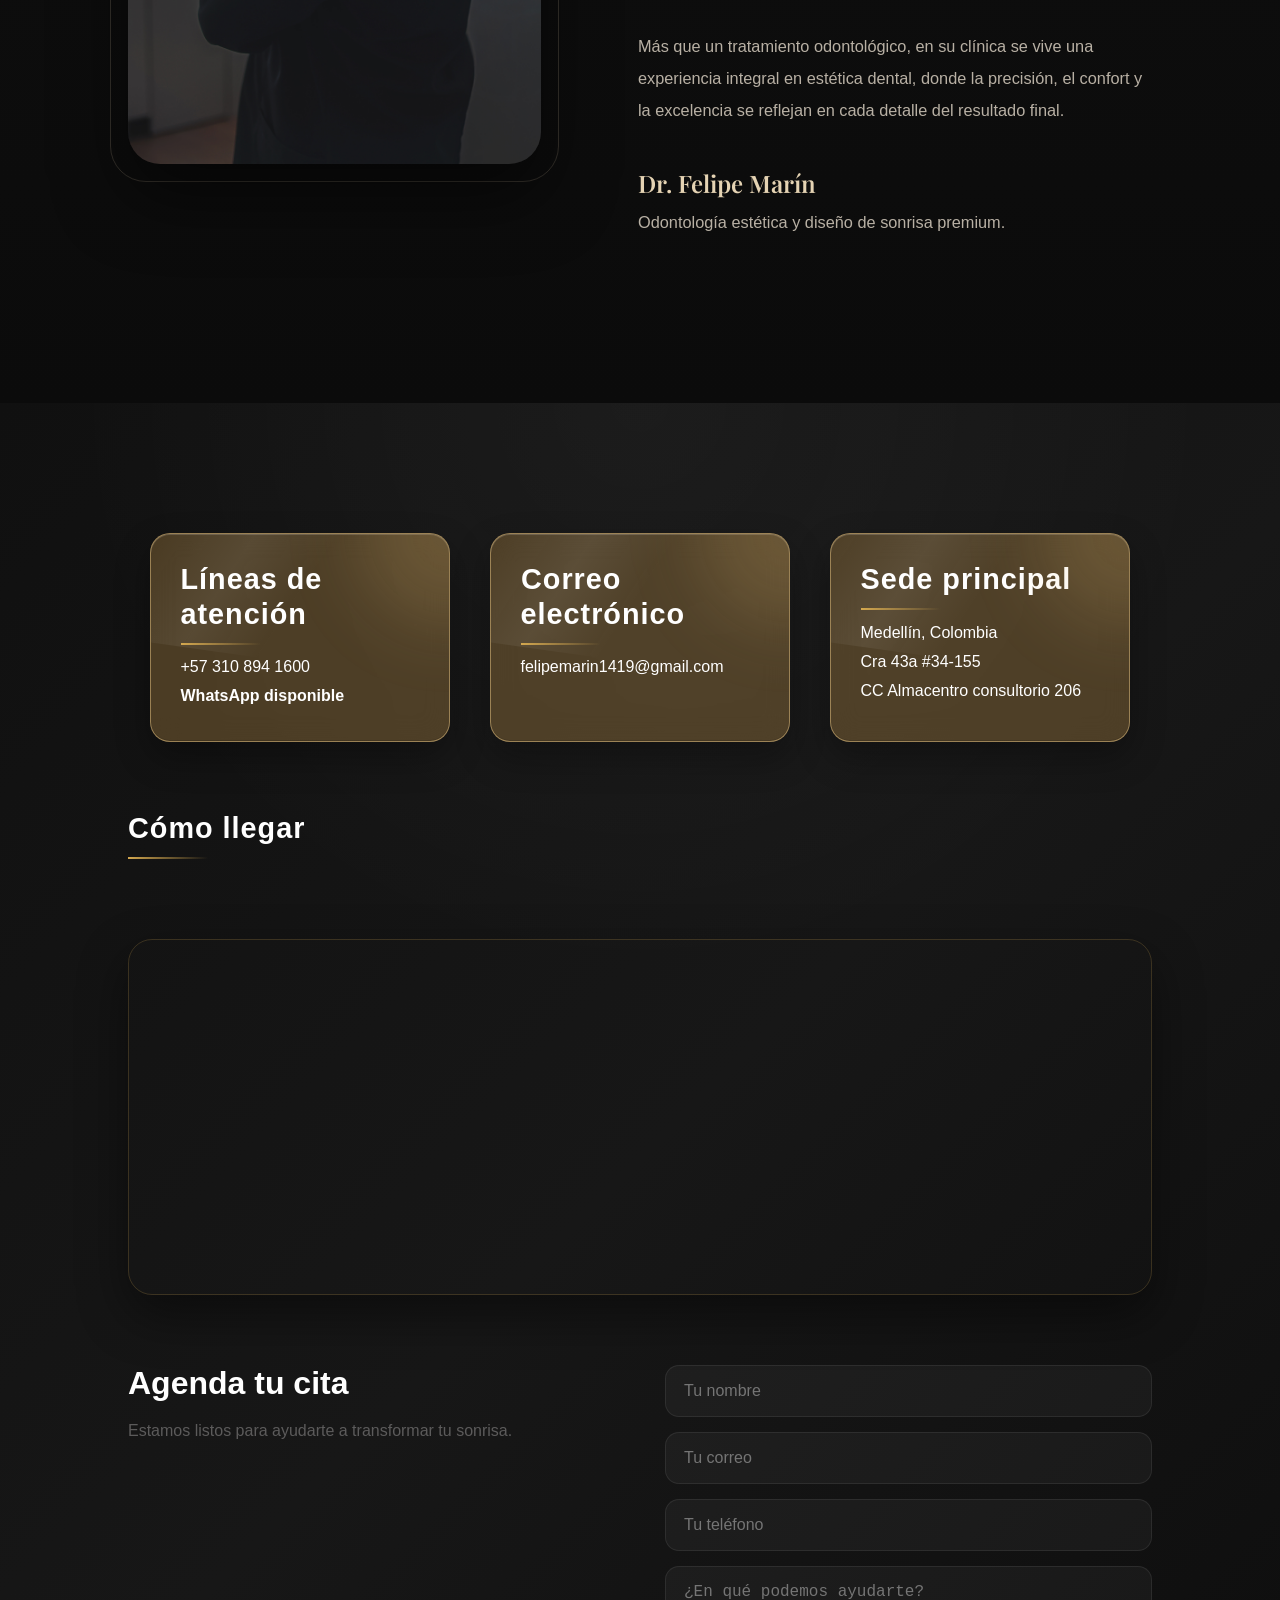
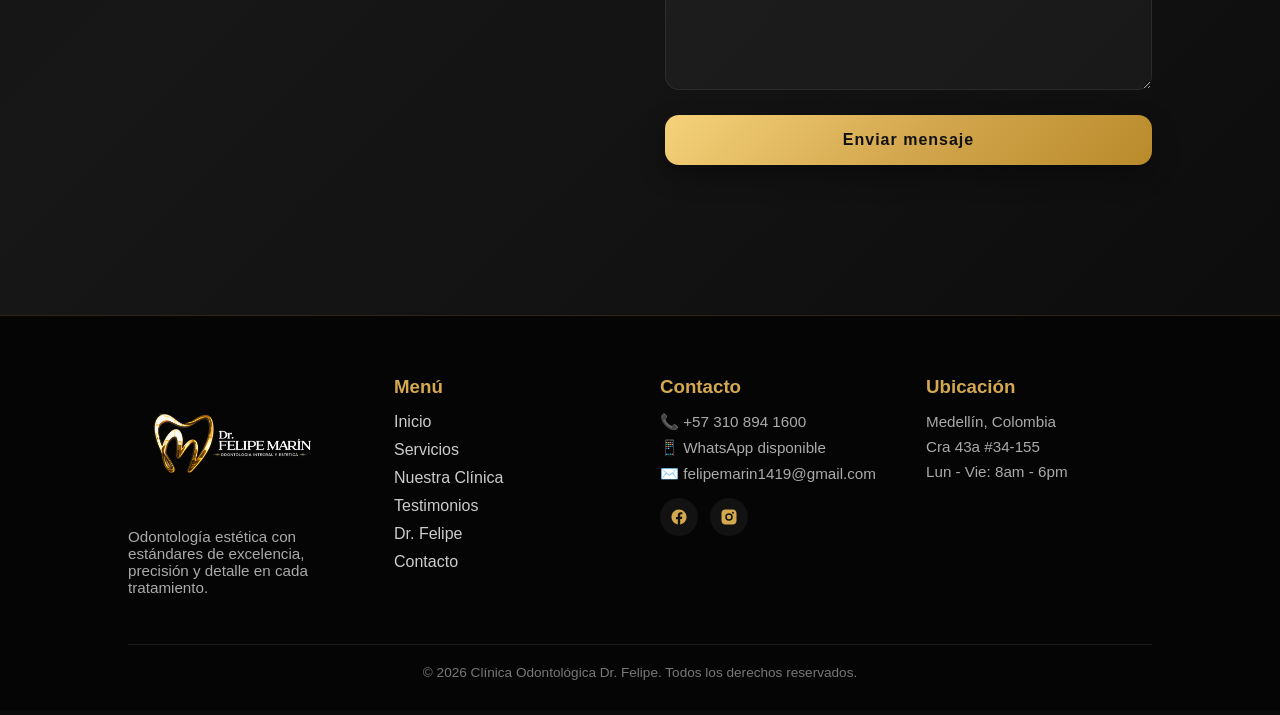
==== commit 5c82a034: "agregar metadatos Open Graph" ====
--- a/index.html
+++ b/index.html
@@ -4,9 +4,22 @@
     <meta charset="UTF-8">
     <meta name="viewport" content="width=device-width, initial-scale=1.0">
     <title>Clínica Odontológica Dr. Felipe</title>
+
+    <meta property="og:type" content="website">
+    <meta property="og:url" content="https://drfelipemarin.com/">
+    <meta property="og:title" content="Clínica Odontológica Dr. Felipe">
+    <meta property="og:description" content="Odontología profesional y personalizada para cuidar tu sonrisa.">
+    <meta property="og:image" content="https://drfelipemarin.com/img/opengraph.png">
+
+    <meta name="twitter:card" content="summary_large_image">
+    <meta name="twitter:title" content="Clínica Odontológica Dr. Felipe">
+    <meta name="twitter:description" content="Odontología profesional y personalizada para cuidar tu sonrisa.">
+    <meta name="twitter:image" content="https://drfelipemarin.com/img/opengraph.png">
+
     <link rel="stylesheet" href="styles.css">
     <link rel="icon" type="image/png" href="img/logopestana.png">
     <link href="https://fonts.googleapis.com/css2?family=Playfair+Display:wght@500;600;700&family=Inter:wght@300;400;500&display=swap" rel="stylesheet">
+
 </head>
 <body>
 
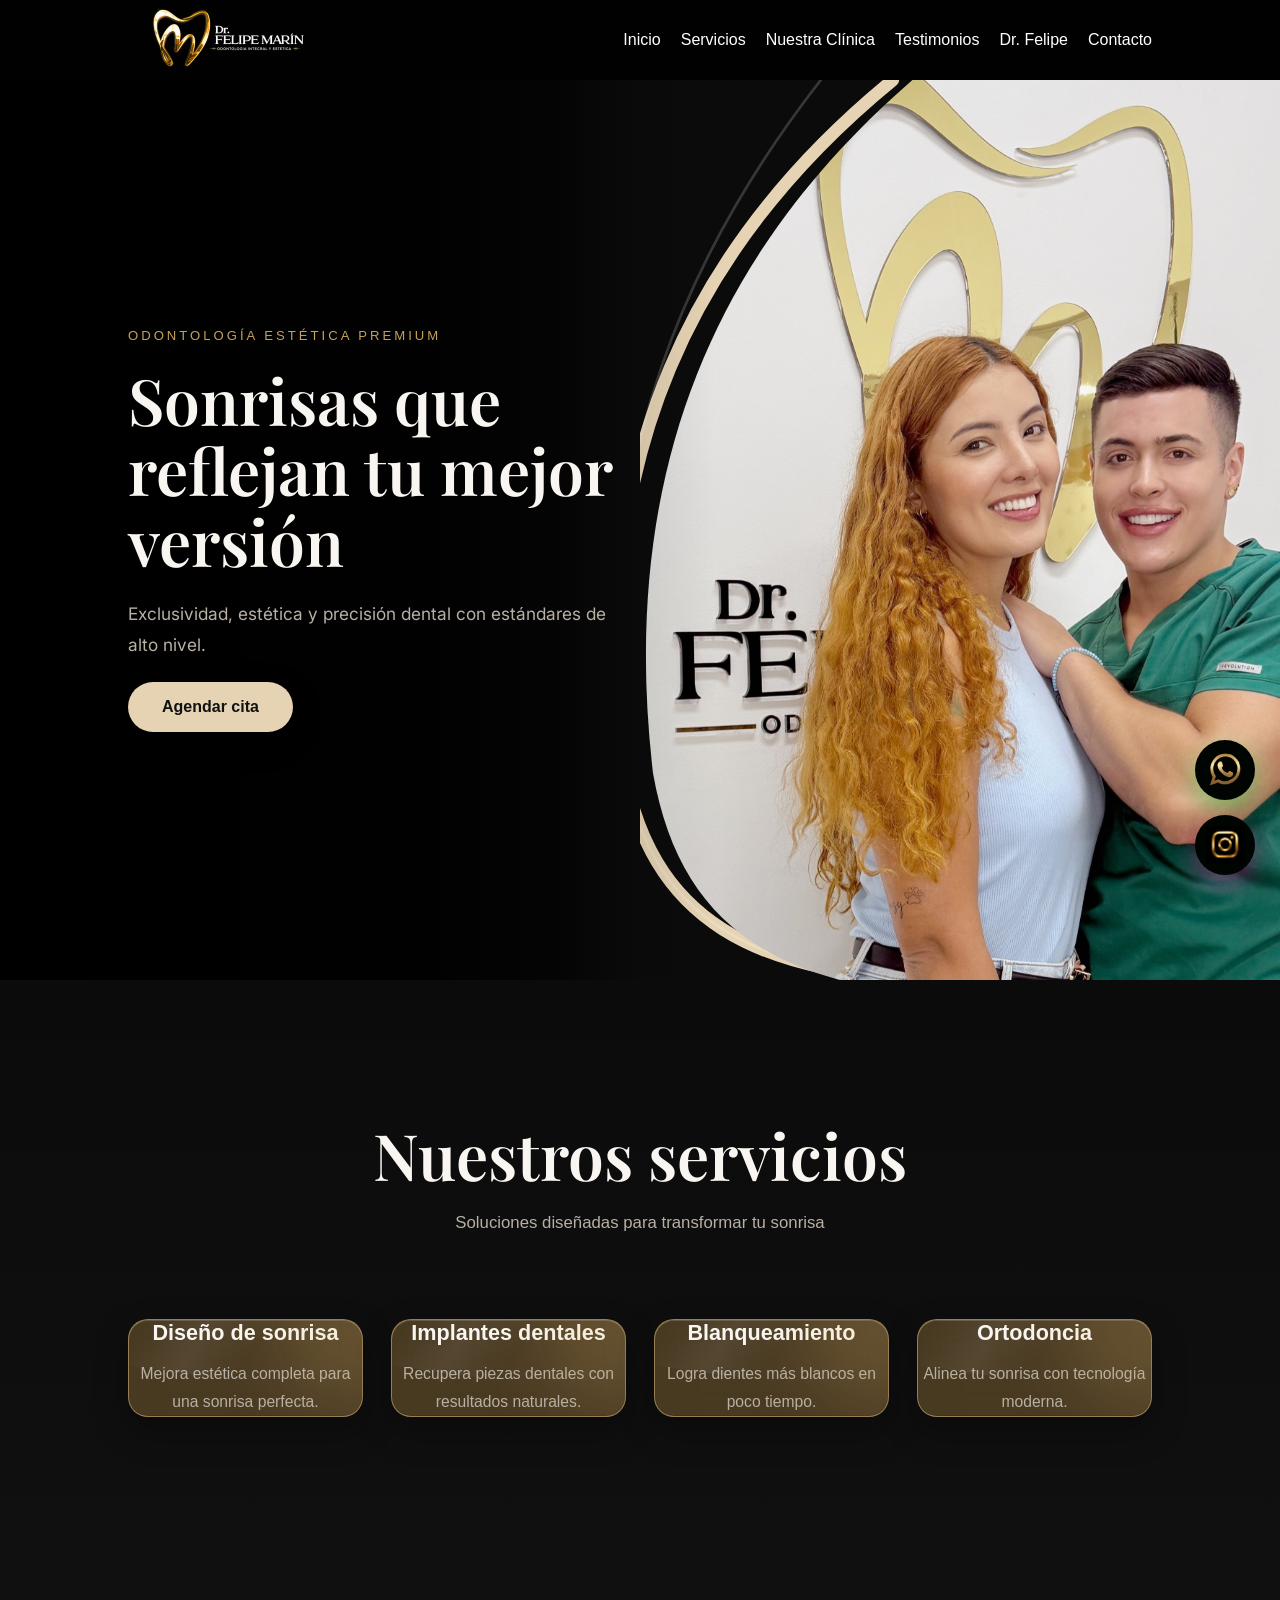
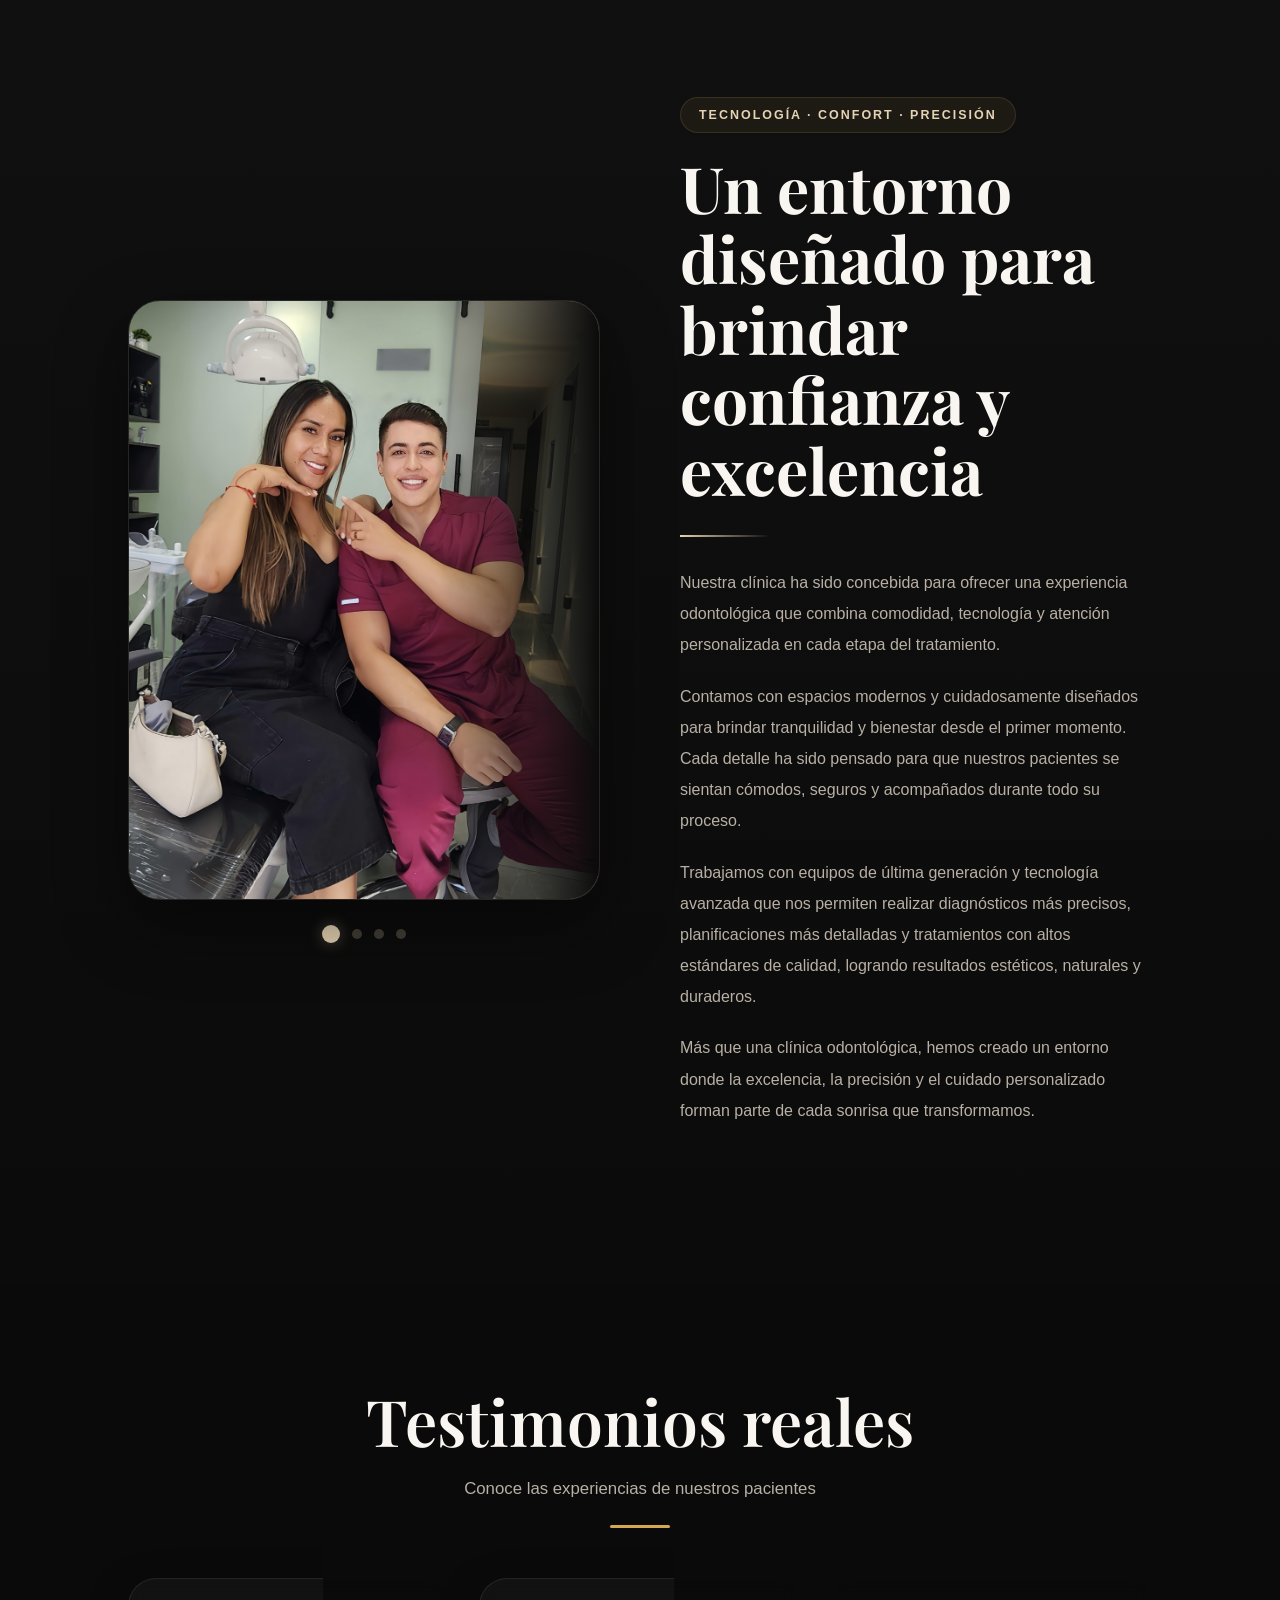
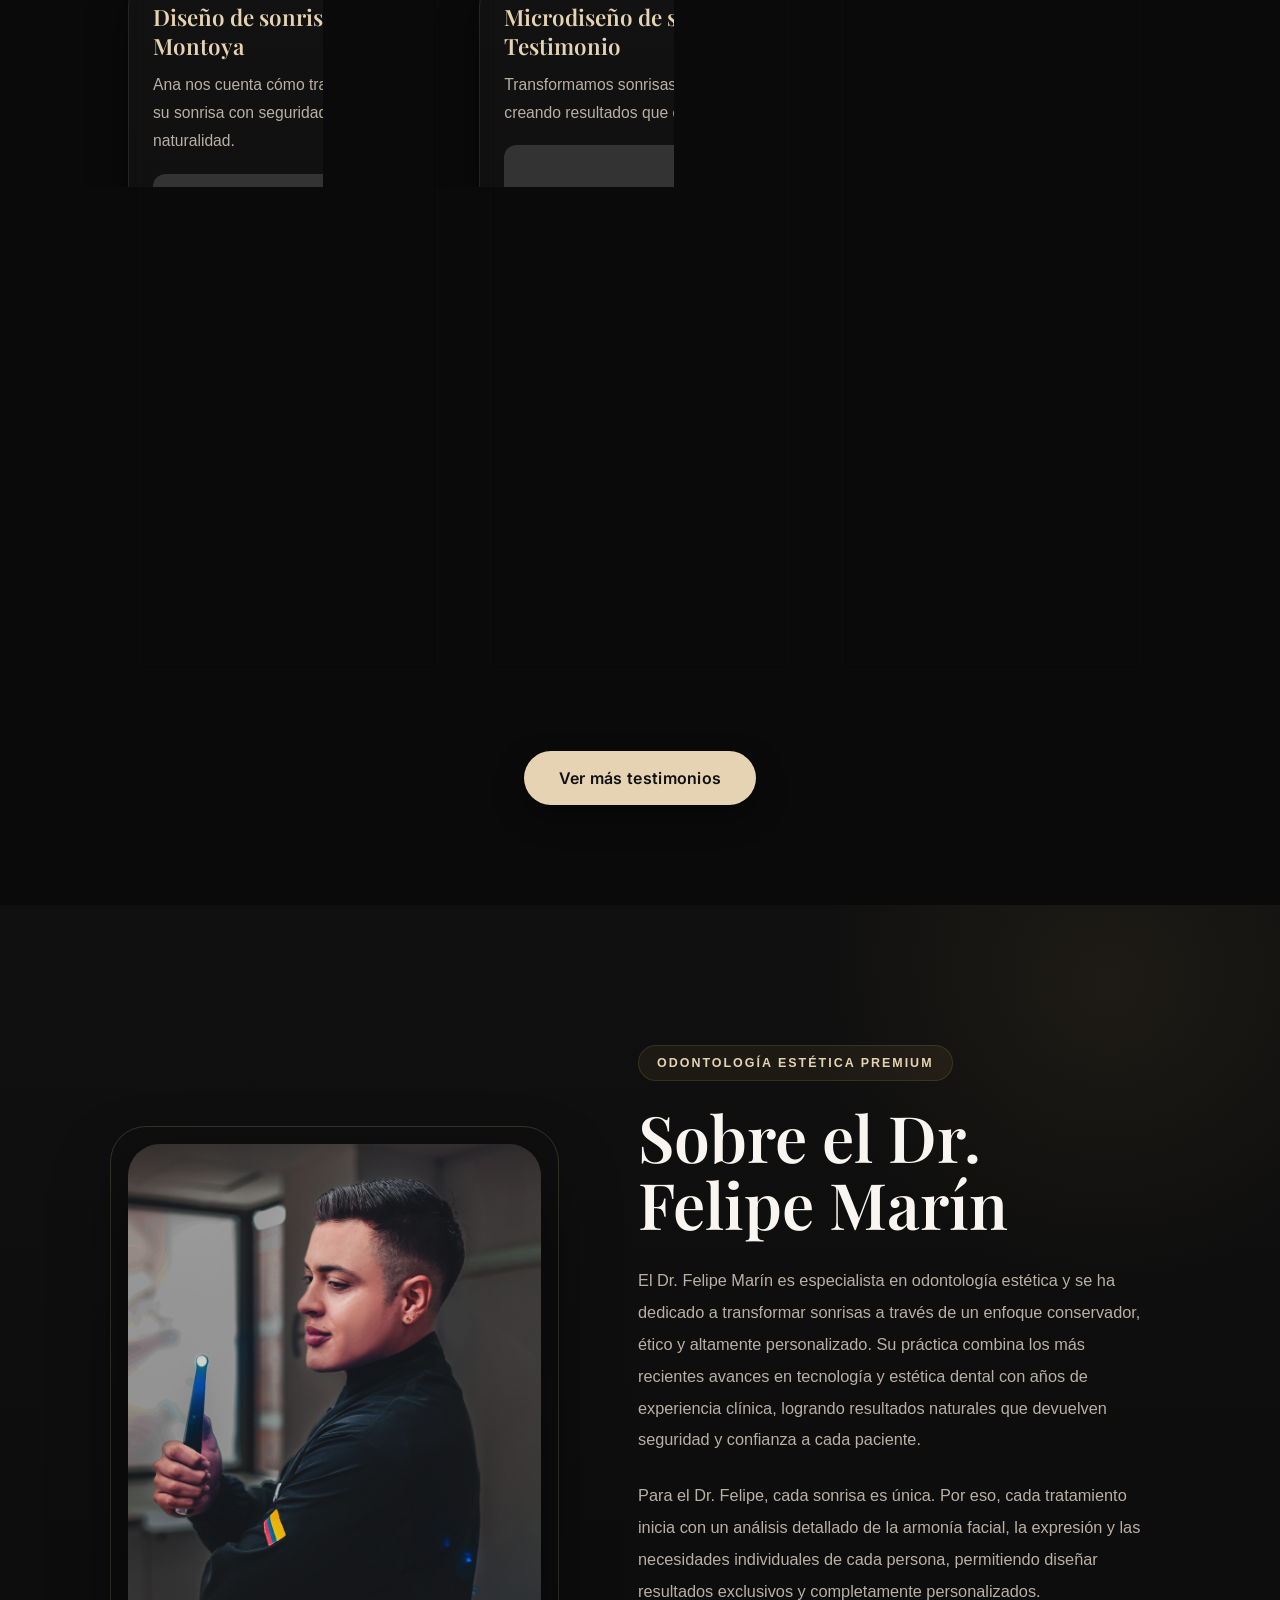
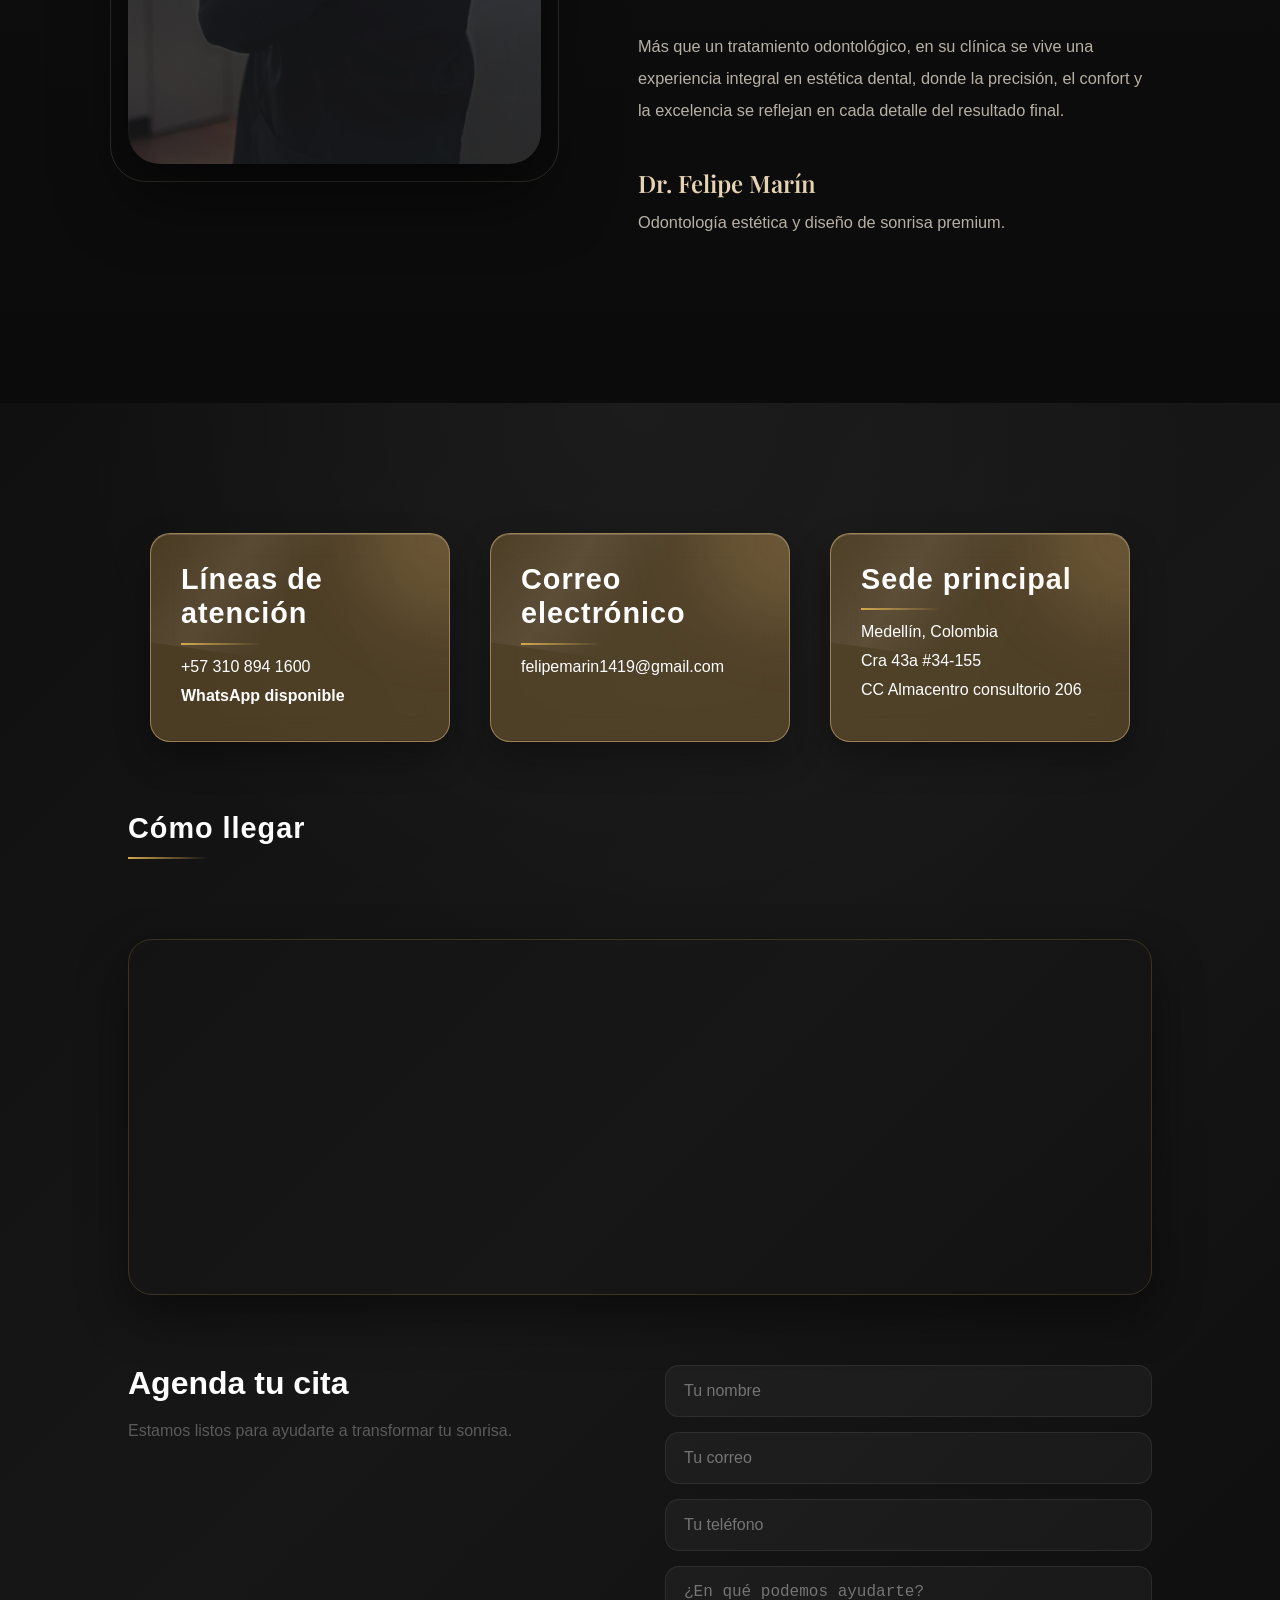
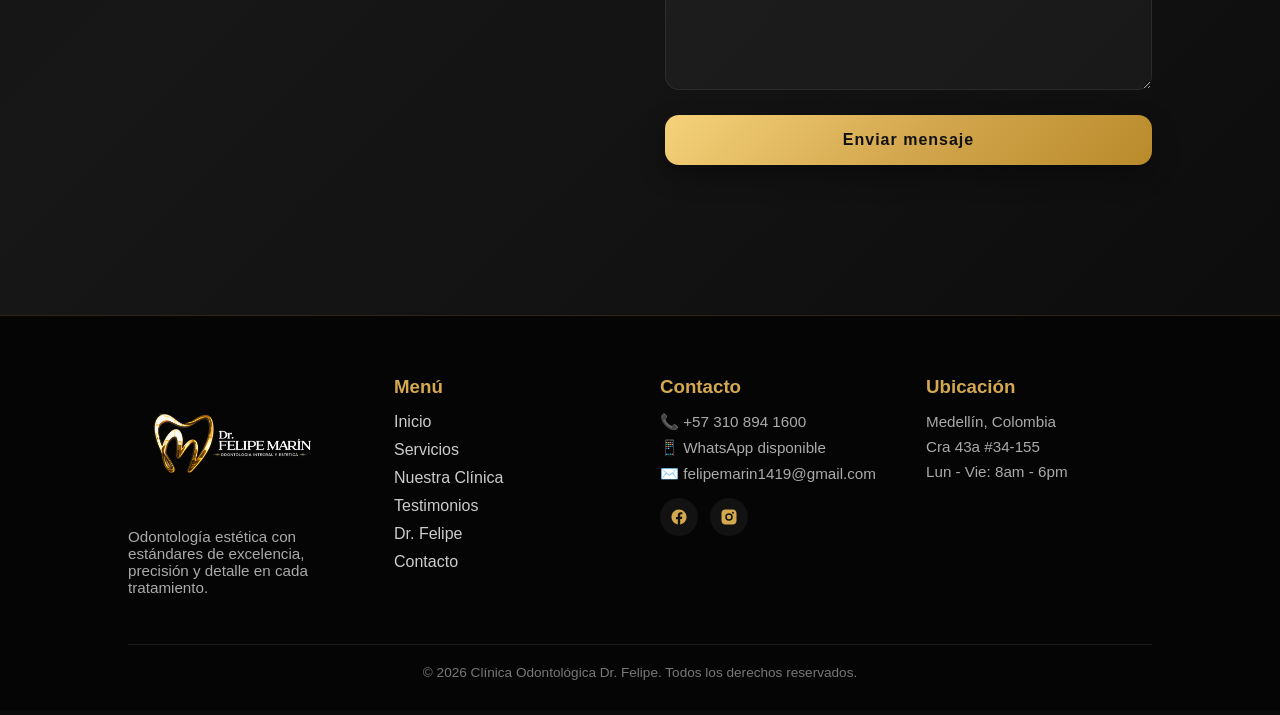
==== commit 6a3b2422: "optimizar titulo y descripcion SEO" ====
--- a/index.html
+++ b/index.html
@@ -3,7 +3,8 @@
 <head>
     <meta charset="UTF-8">
     <meta name="viewport" content="width=device-width, initial-scale=1.0">
-    <title>Clínica Odontológica Dr. Felipe</title>
+    <title>Clínica Odontológica Dr. Felipe | Odontólogo en Medellín</title>
+    <meta name="description" content="Clínica Odontológica Dr. Felipe en Medellín, Antioquia. Atención odontológica profesional y personalizada para cuidar tu salud y mejorar tu sonrisa.">
 
     <meta property="og:type" content="website">
     <meta property="og:url" content="https://drfelipemarin.com/">
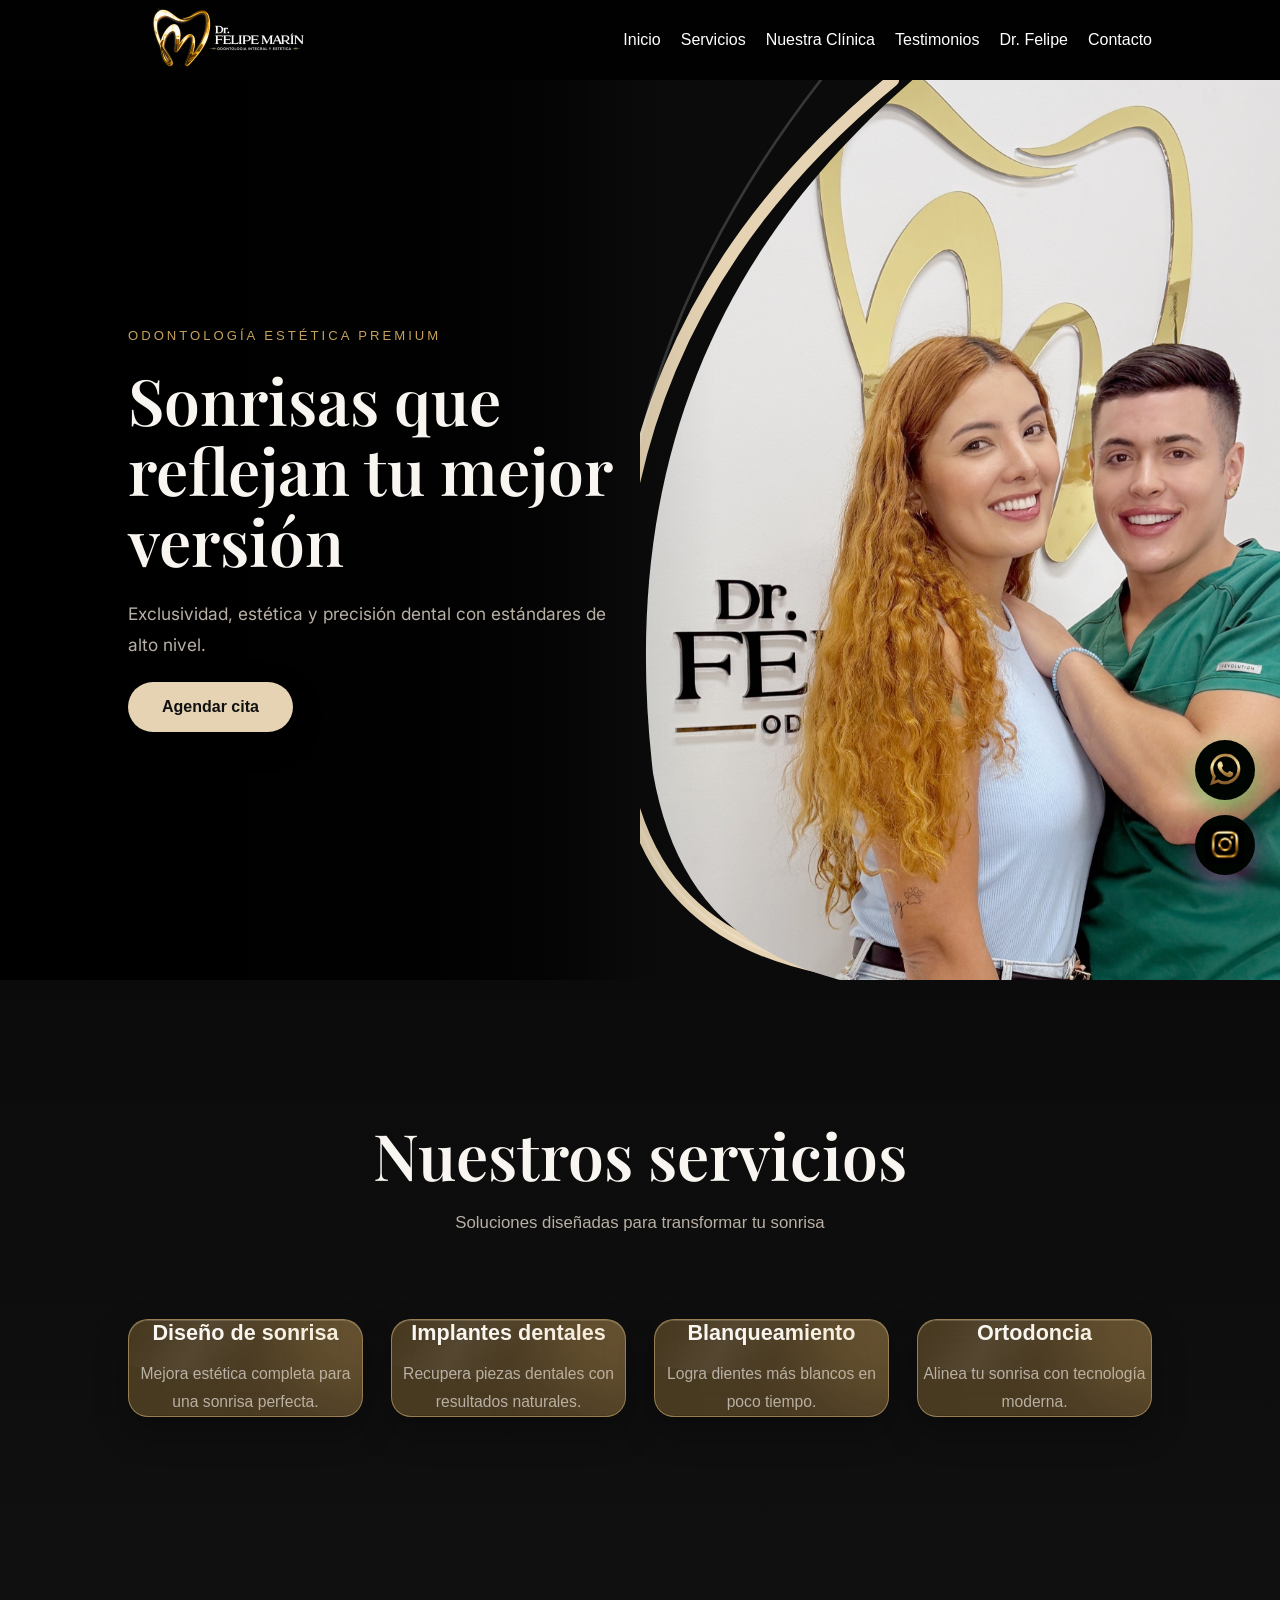
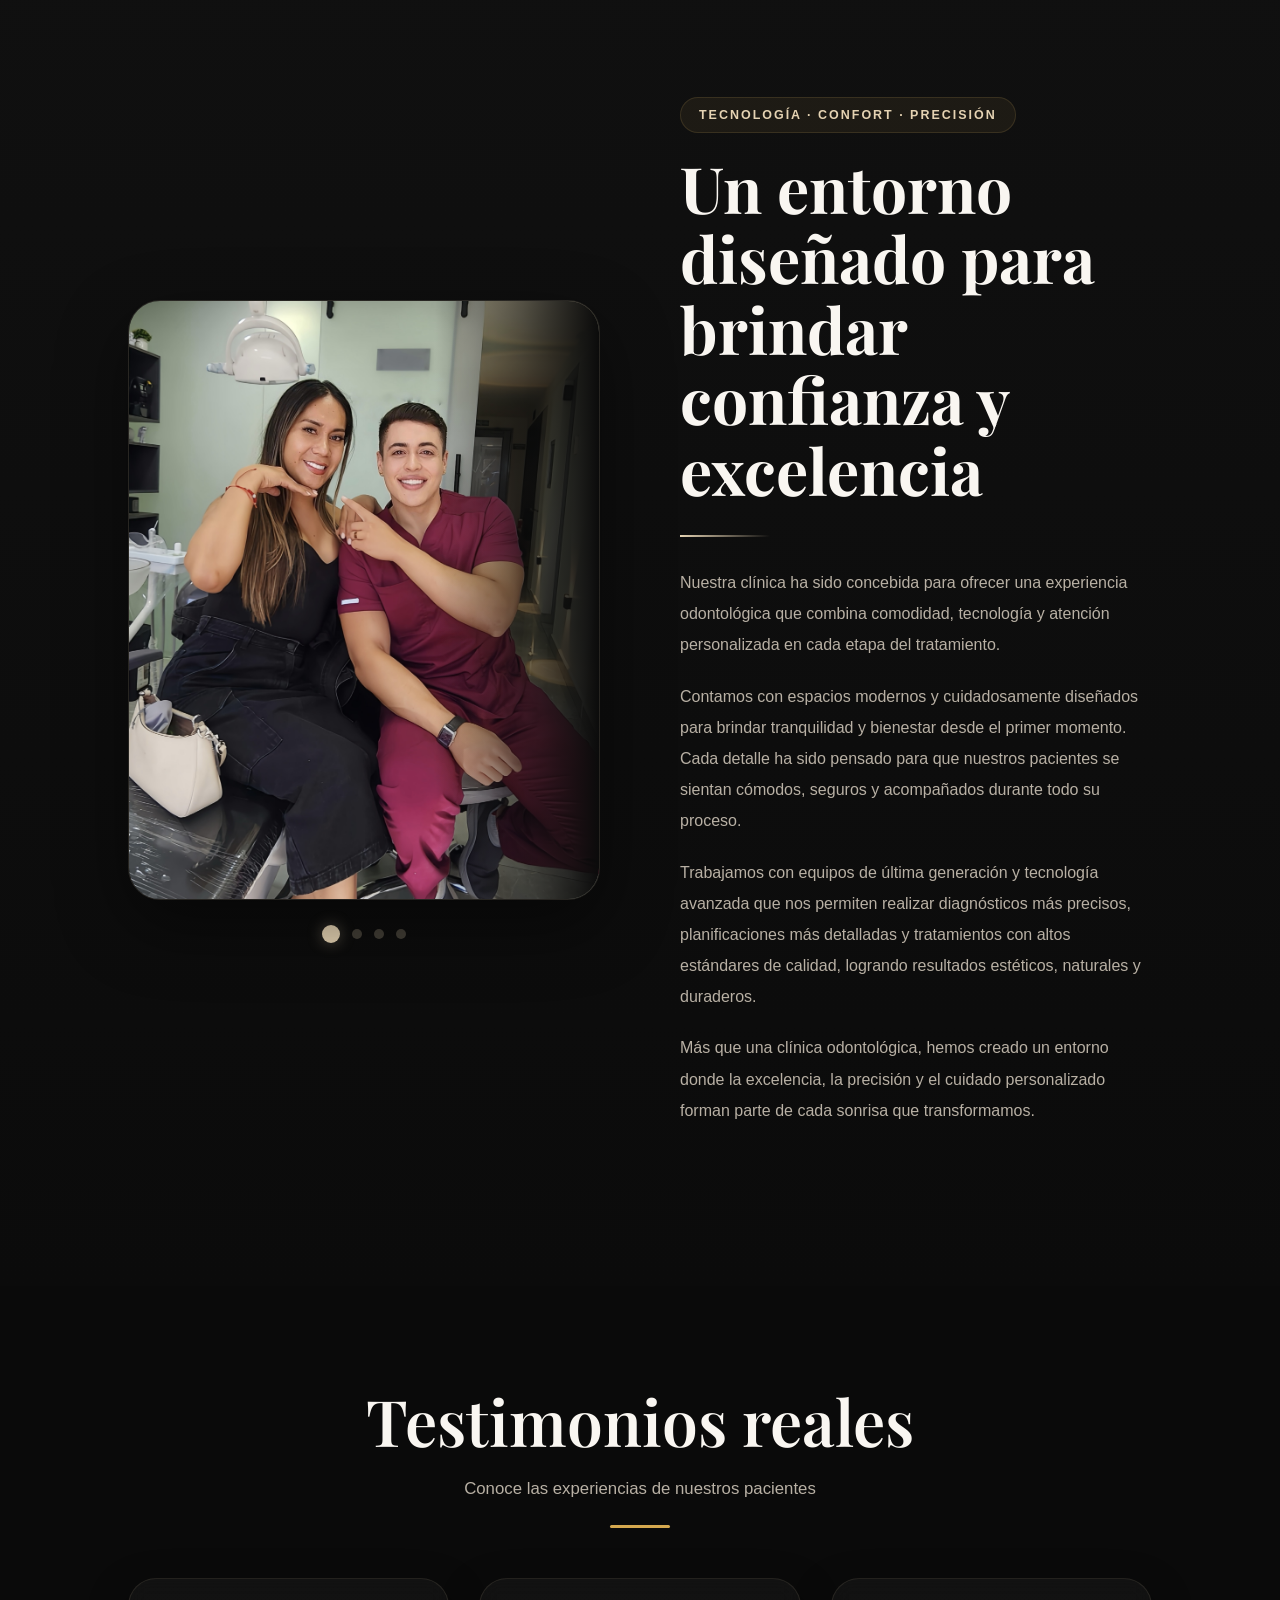
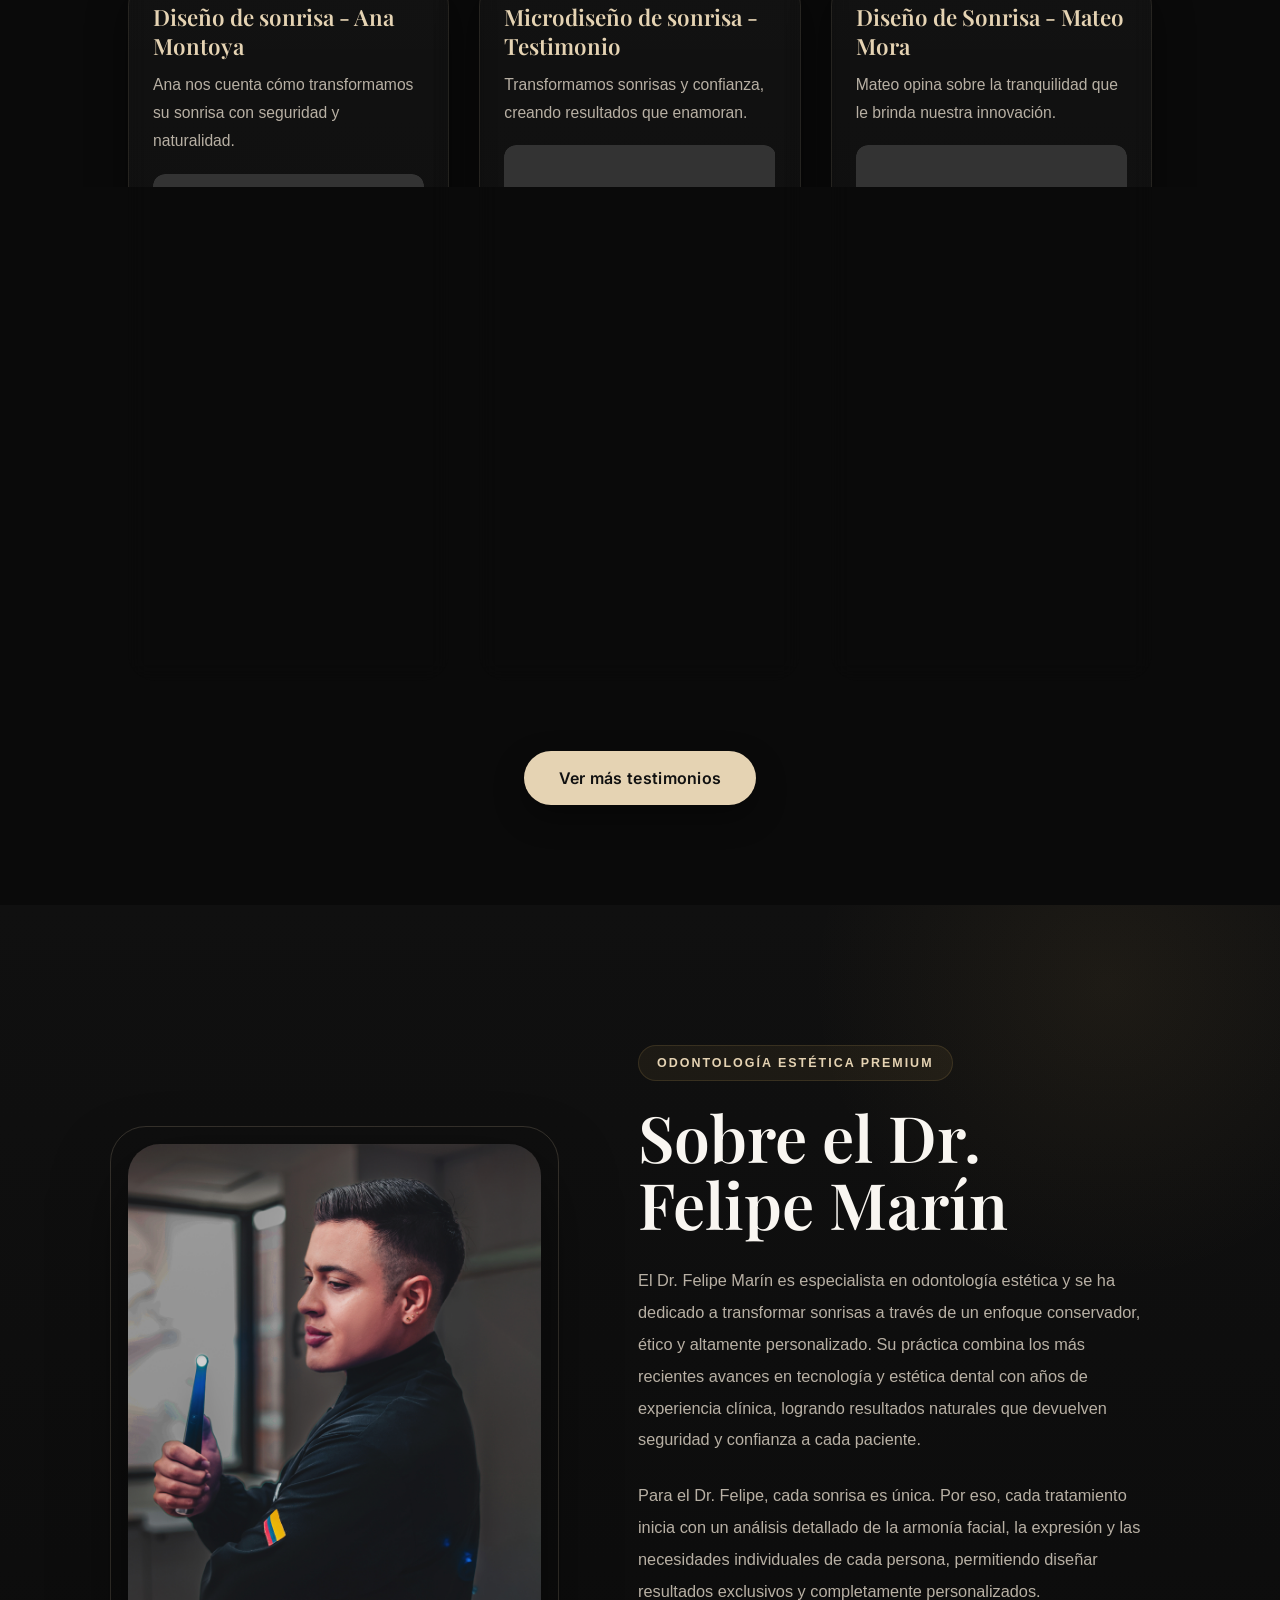
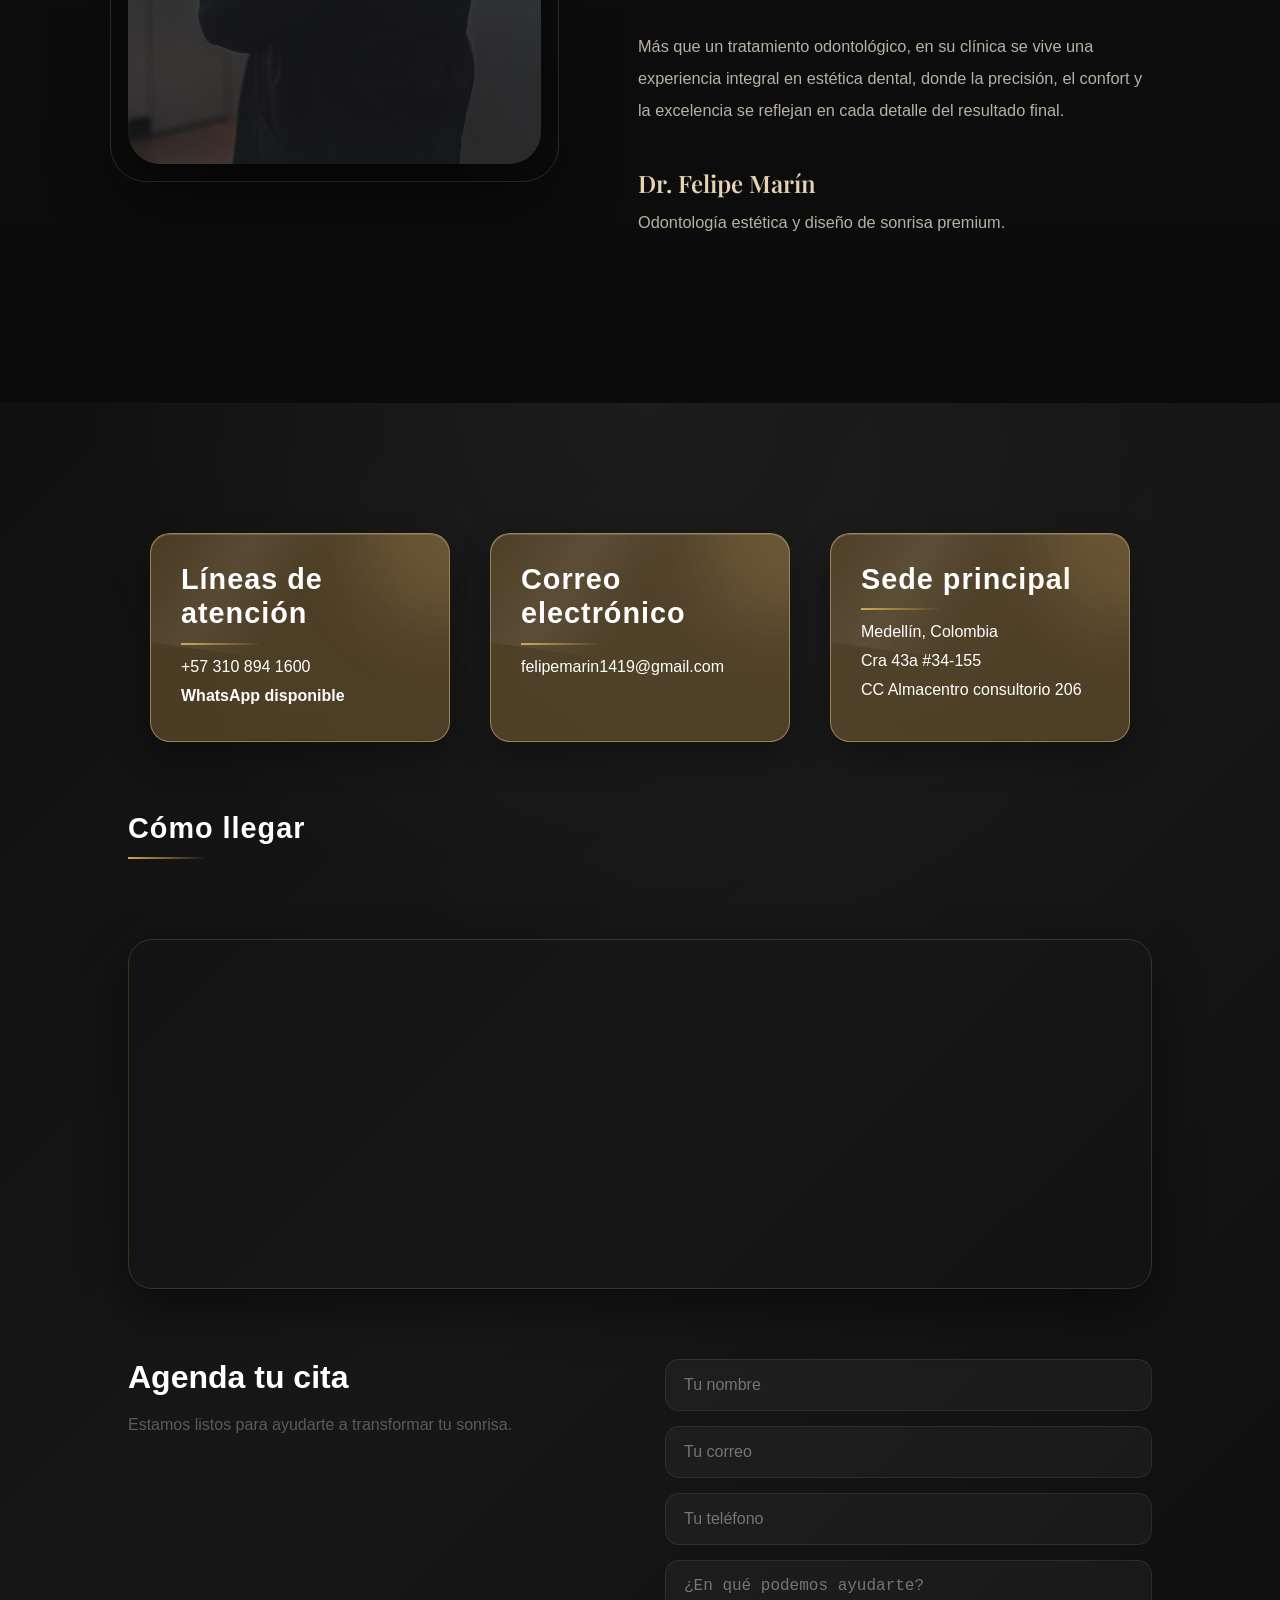
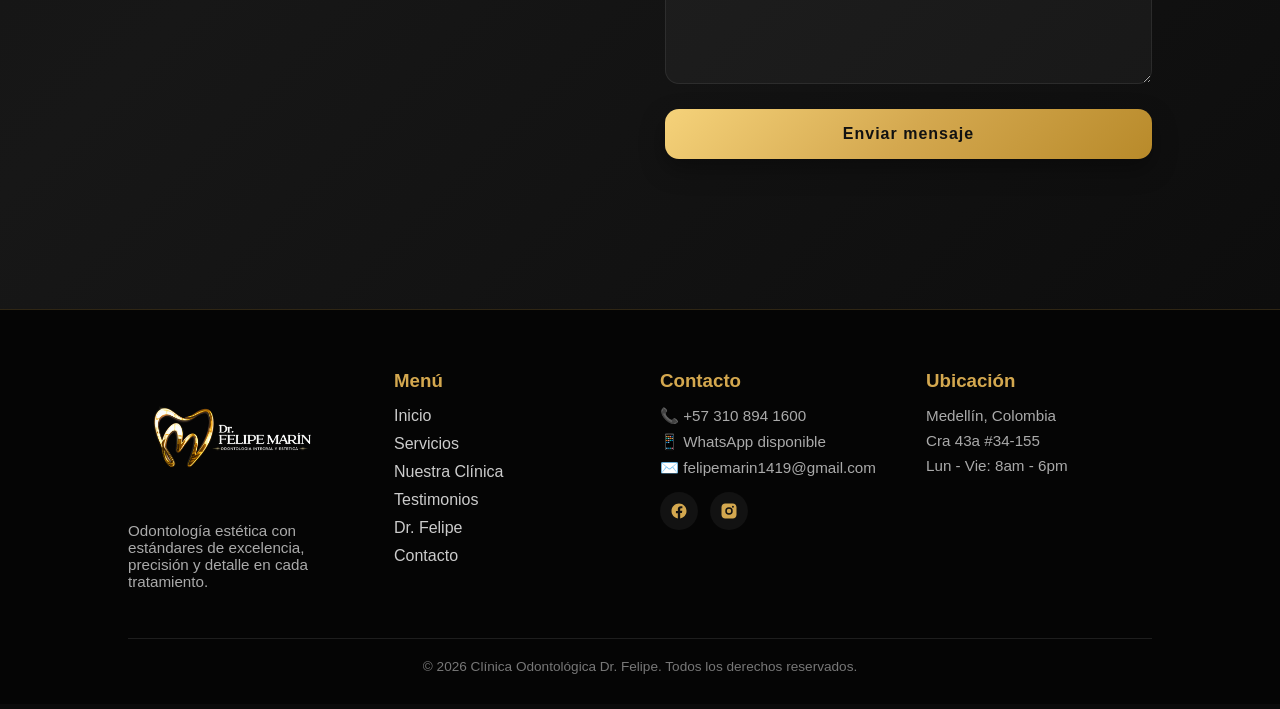
==== commit ddffdf65: "ajuste tamaño mapa de ubicación" ====
--- a/index.html
+++ b/index.html
@@ -600,13 +600,8 @@
 
     <div class="map-container">
 
-    <iframe 
-        src="https://www.google.com/maps/embed?pb=TU_LINK_AQUI"
-        width="100%" 
-        height="350" 
-        style="border:0;" 
-        allowfullscreen="" 
-        loading="lazy">
+    <iframe src="https://www.google.com/maps/embed?pb=!1m18!1m12!1m3!1d3966.215498279963!2d-75.57048689999999!3d6.235300199999999!2m3!1f0!2f0!3f0!3m2!1i1024!2i768!4f13.1!3m3!1m2!1s0x8e44293121f31def%3A0xda2b112984733129!2sOdontologia%20dr%20felipe%20marin!5e0!3m2!1ses!2sco!4v1787621143362!5m2!1ses!2sco" width="600" height="450" style="border:0;" allowfullscreen="" loading="lazy" referrerpolicy="strict-origin-when-cross-origin">
+        
     </iframe>
 
 </div>
--- a/styles.css
+++ b/styles.css
@@ -2031,6 +2031,8 @@
 .map-container {
     margin-top: 40px;
     border-radius: 24px;
+    width: 100%;
+    height: 350px;
 
     overflow: hidden;
 
@@ -2044,6 +2046,9 @@
 
 .map-container iframe {
     filter: grayscale(100%) contrast(1.1);
+    width: 100%;
+    height: 100%;
+    display: block;
 }
 
 .contact .map-container {
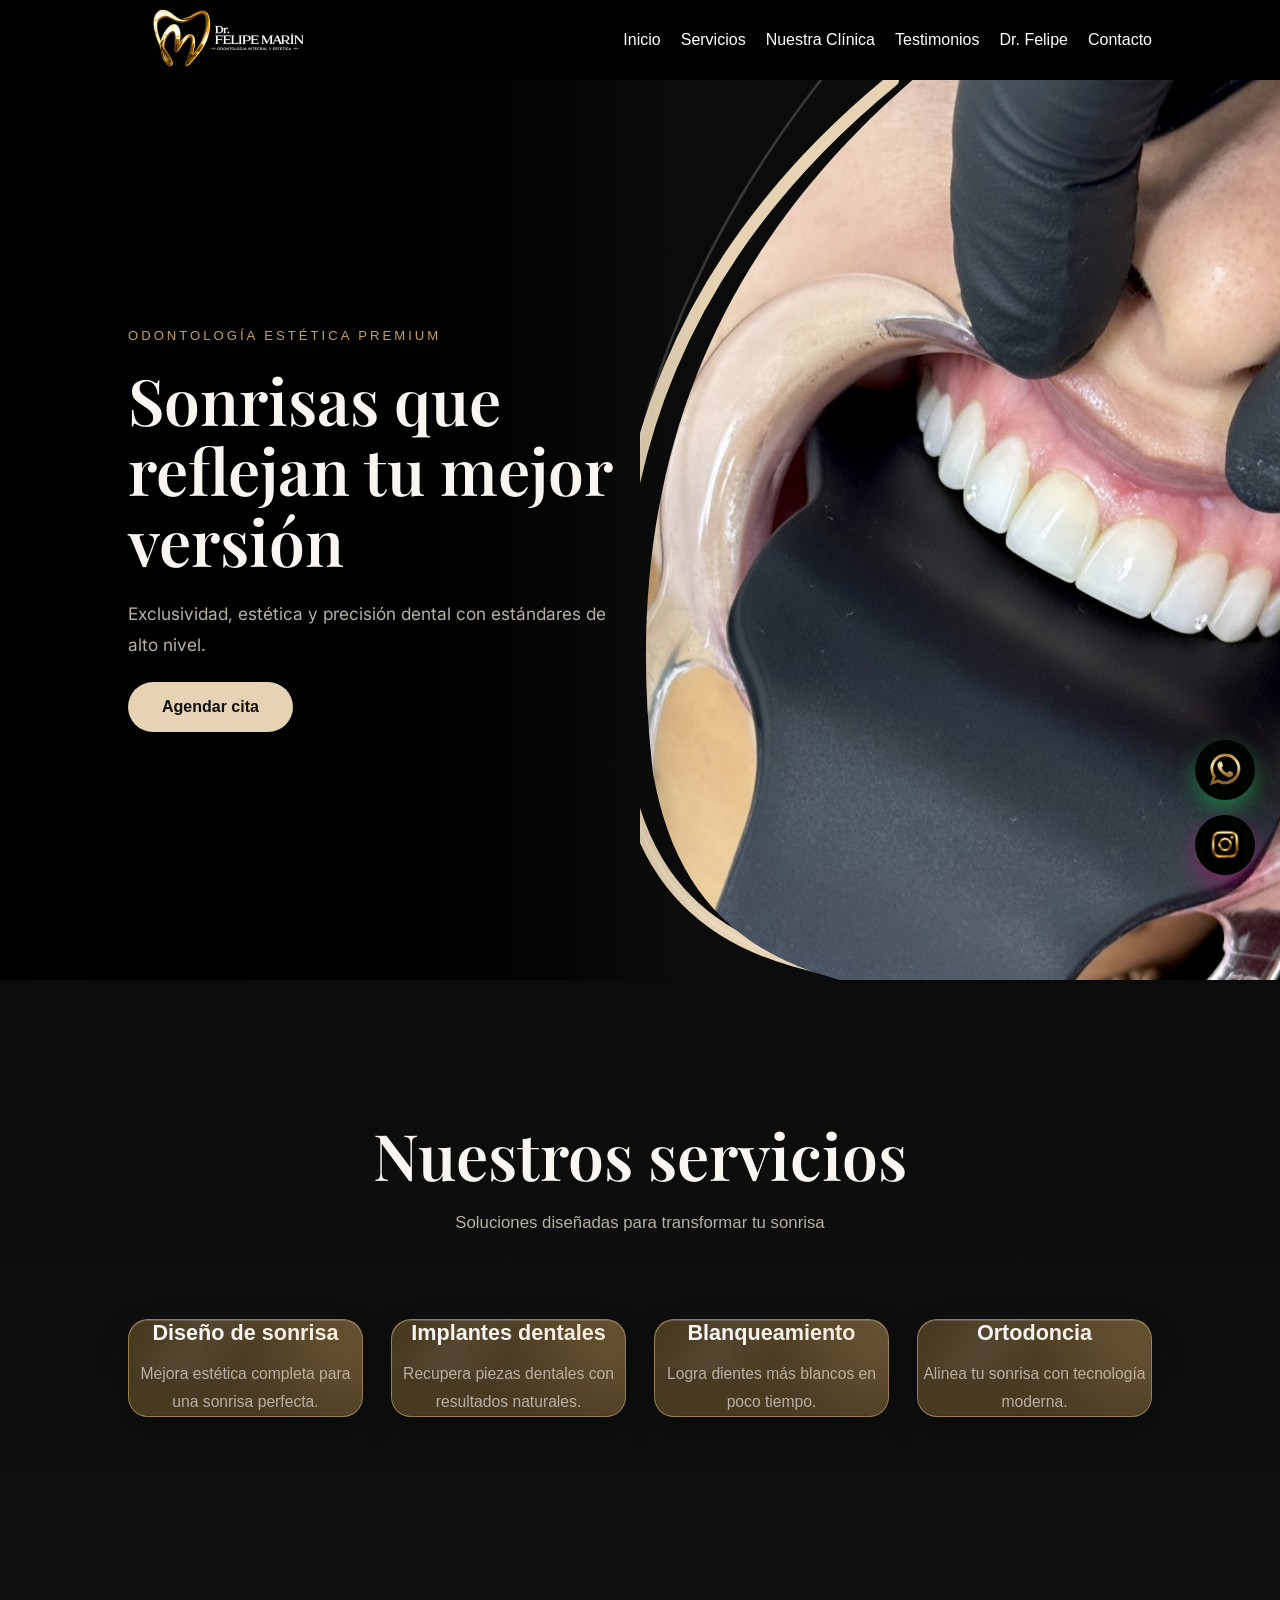
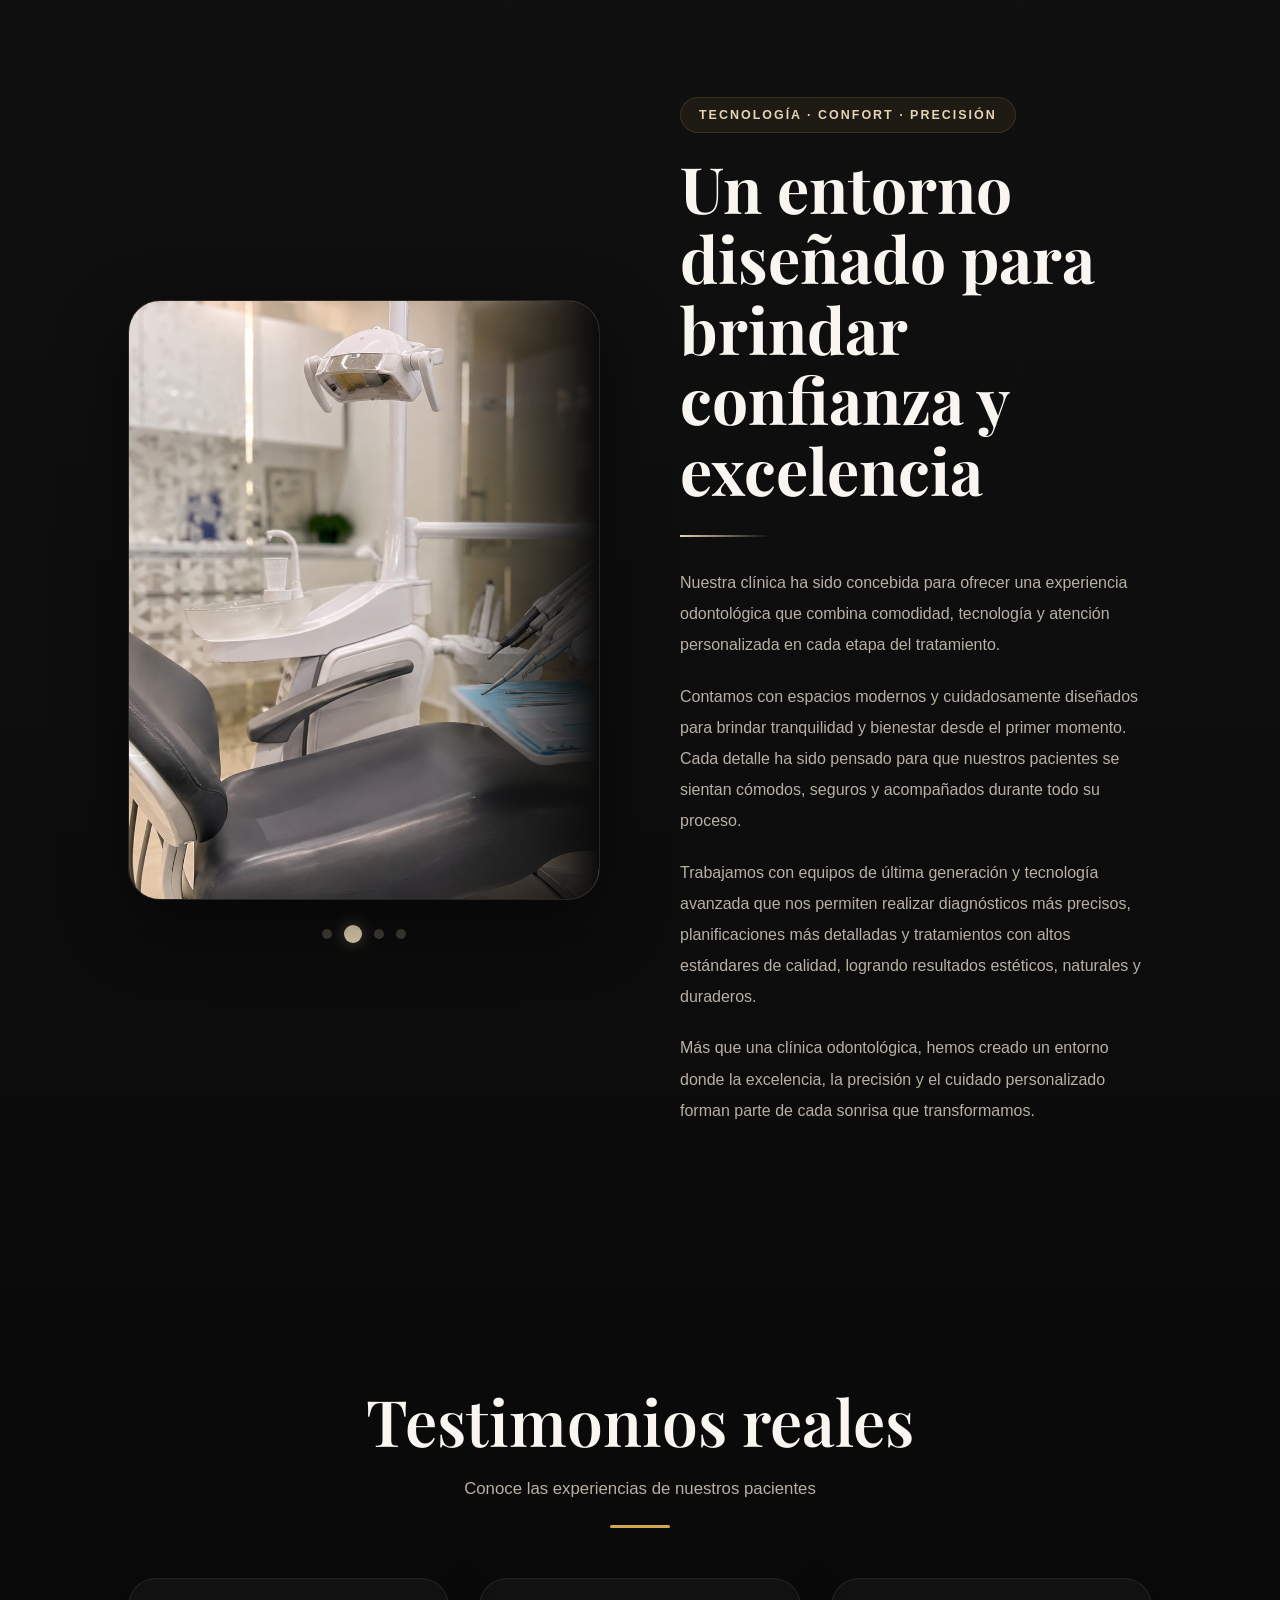
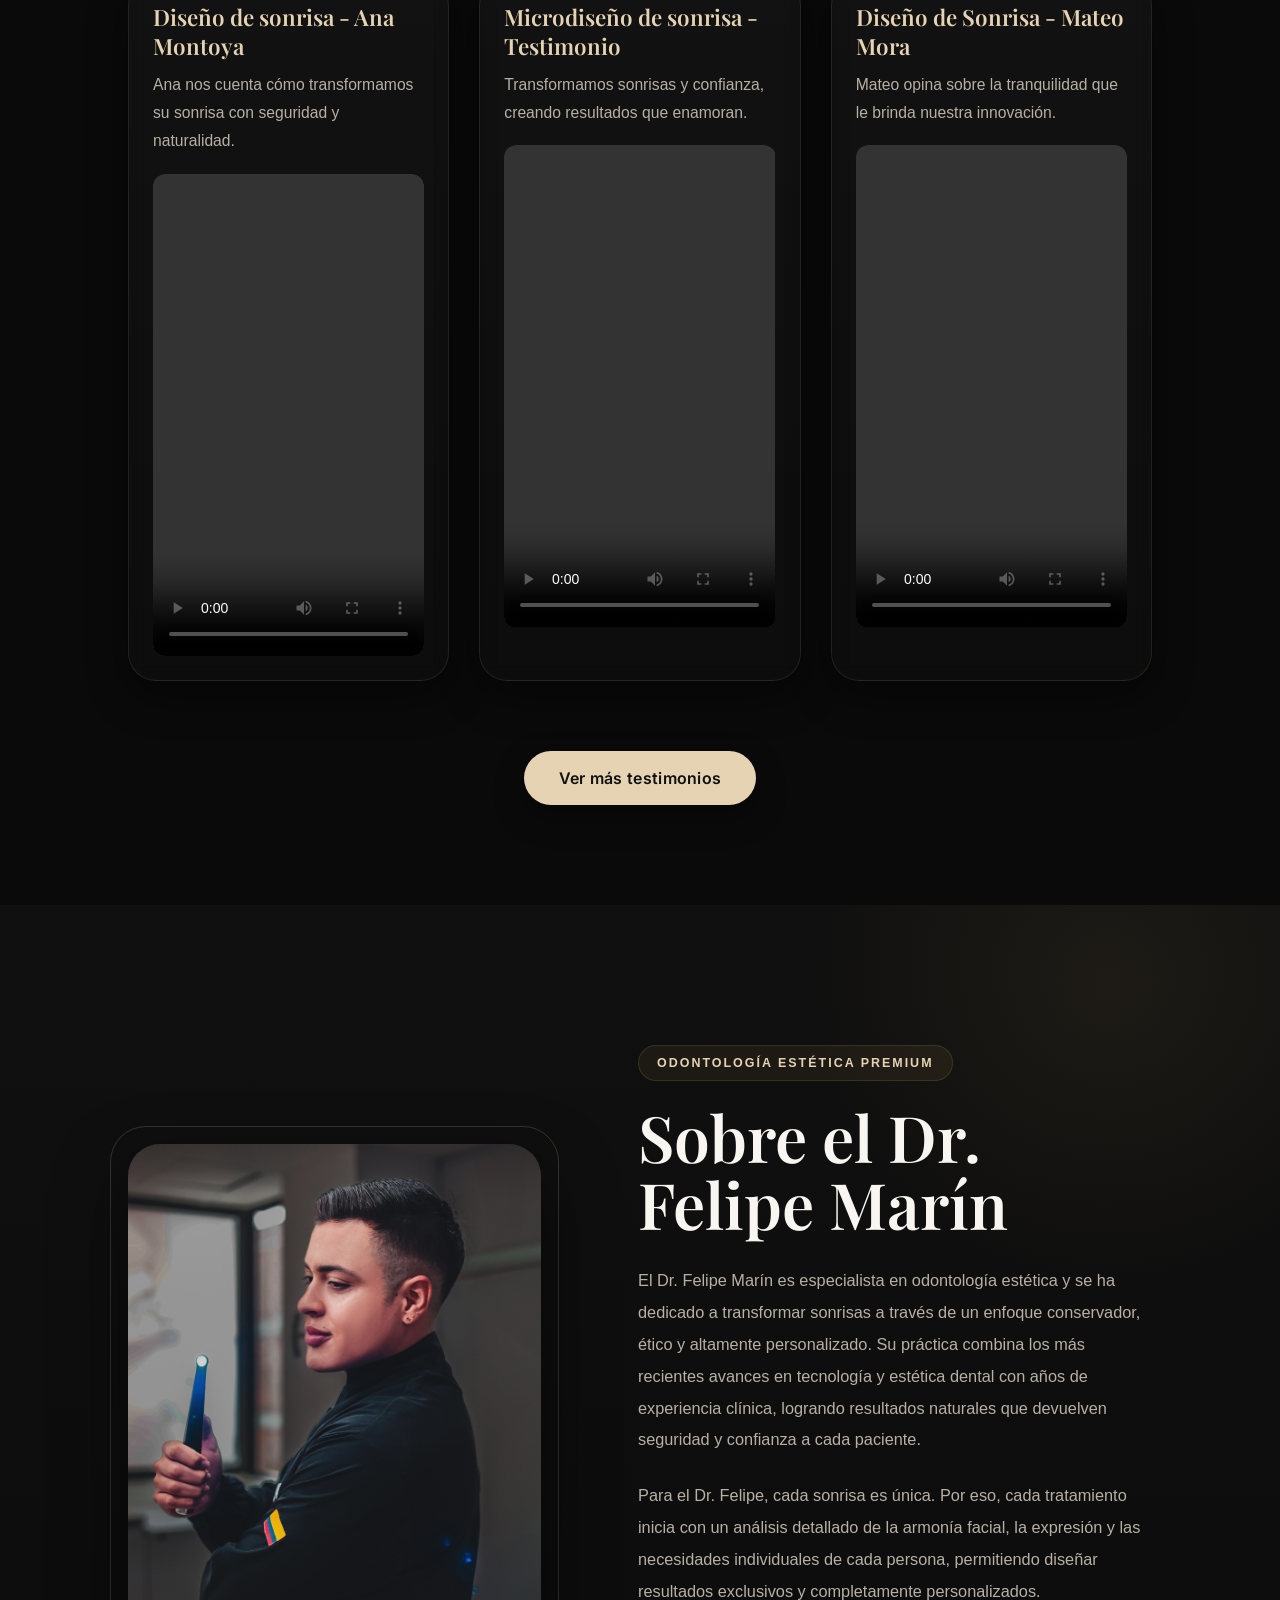
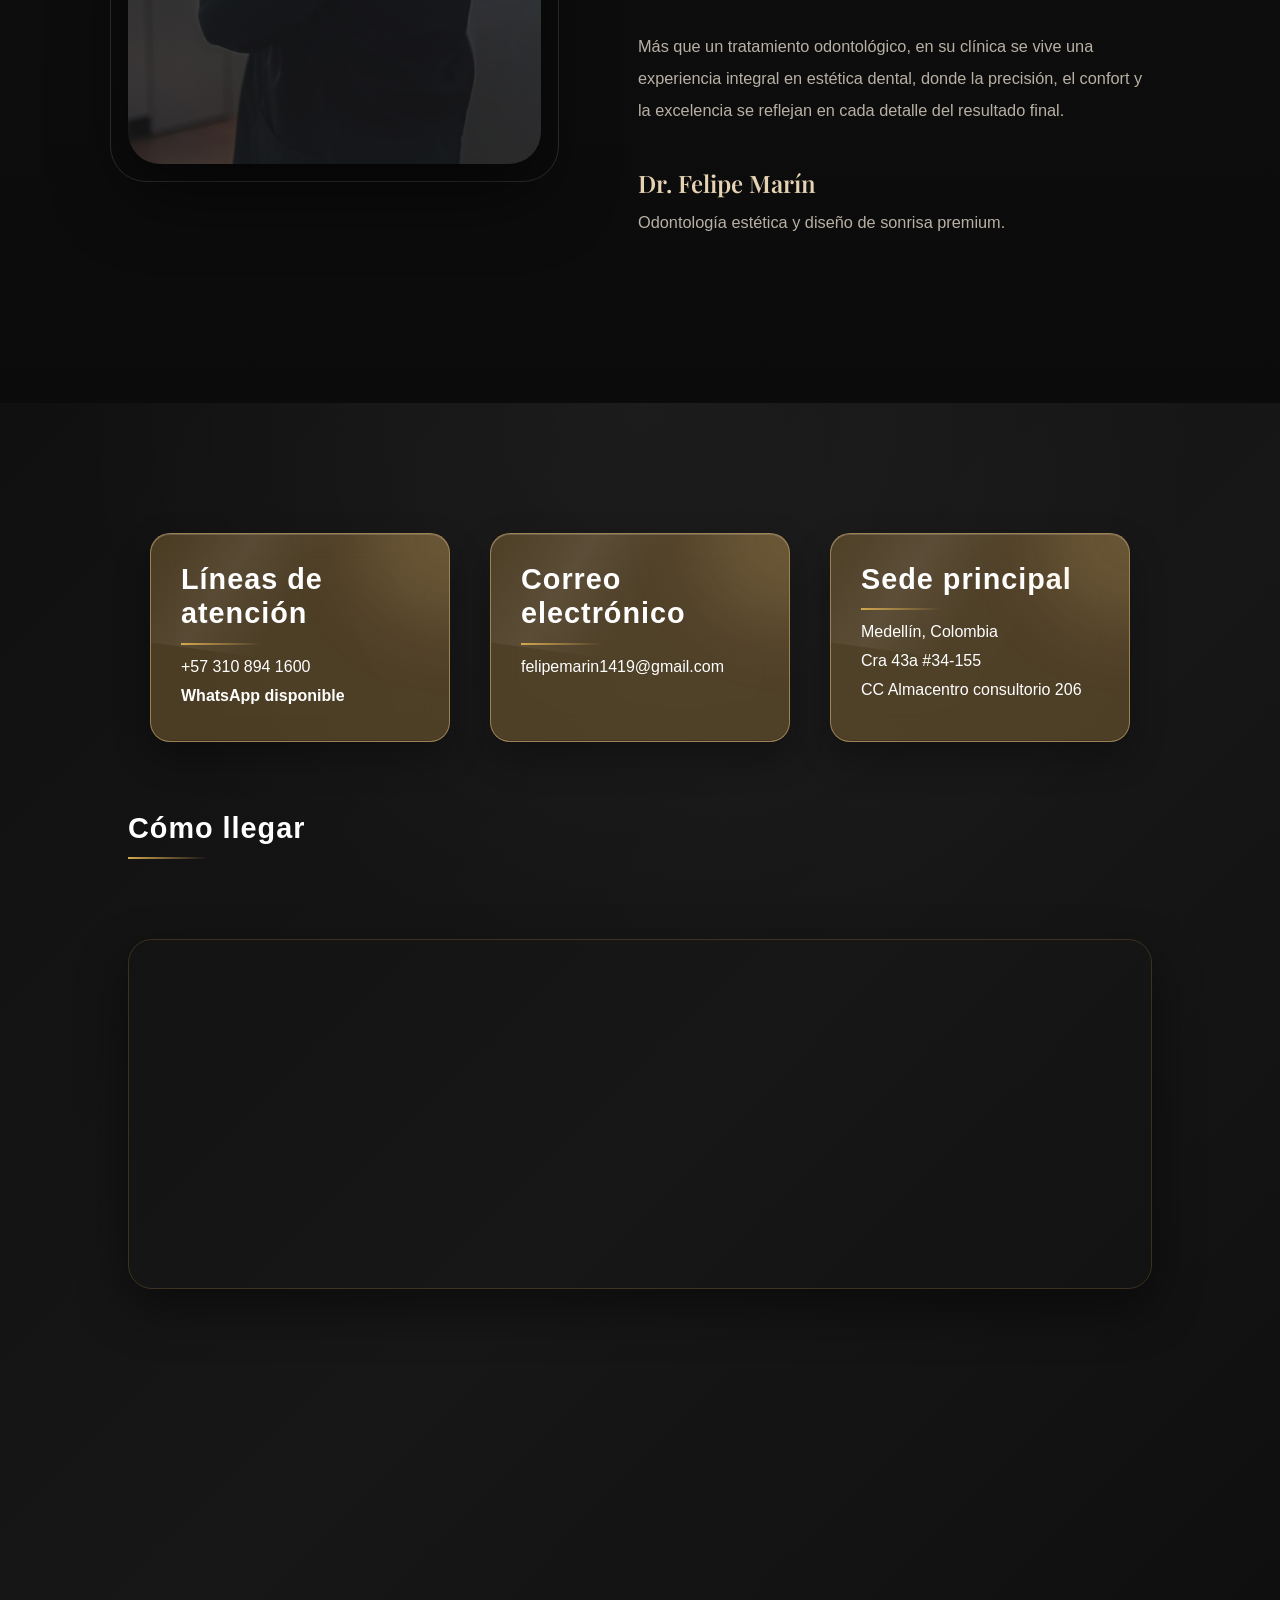
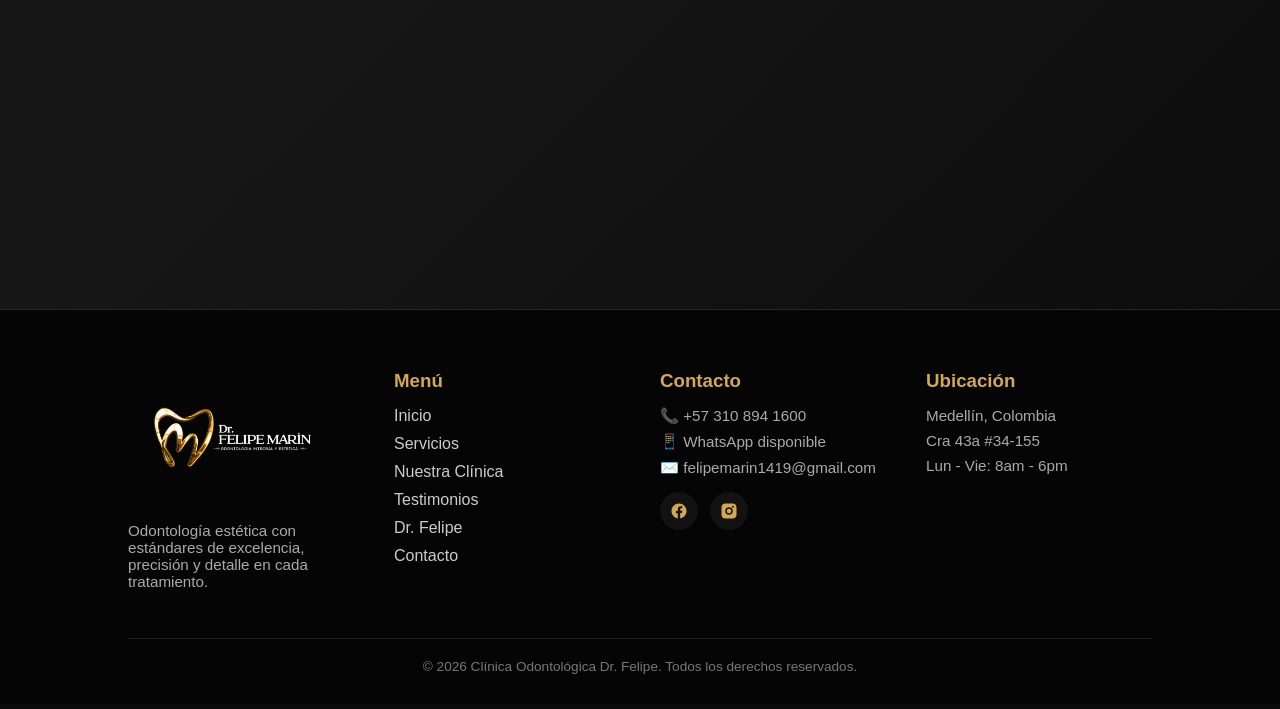
==== commit 10e01328: "actualización tamaño del map" ====
--- a/index.html
+++ b/index.html
@@ -600,9 +600,13 @@
 
     <div class="map-container">
 
-    <iframe src="https://www.google.com/maps/embed?pb=!1m18!1m12!1m3!1d3966.215498279963!2d-75.57048689999999!3d6.235300199999999!2m3!1f0!2f0!3f0!3m2!1i1024!2i768!4f13.1!3m3!1m2!1s0x8e44293121f31def%3A0xda2b112984733129!2sOdontologia%20dr%20felipe%20marin!5e0!3m2!1ses!2sco!4v1787621143362!5m2!1ses!2sco" width="600" height="450" style="border:0;" allowfullscreen="" loading="lazy" referrerpolicy="strict-origin-when-cross-origin">
-        
-    </iframe>
+    <iframe 
+    src="https://www.google.com/maps/embed?pb=!1m18!1m12!1m3!1d3966.215498279963!2d-75.57048689999999!3d6.235300199999999!2m3!1f0!2f0!3f0!3m2!1i1024!2i768!4f13.1!3m3!1m2!1s0x8e44293121f31def%3A0xda2b112984733129!2sOdontologia%20dr%20felipe%20marin!5e0!3m2!1ses!2sco!4v1787621143362!5m2!1ses!2sco" 
+    style="border:0;" 
+    allowfullscreen="" 
+    loading="lazy" 
+    referrerpolicy="strict-origin-when-cross-origin">
+</iframe>
 
 </div>
 
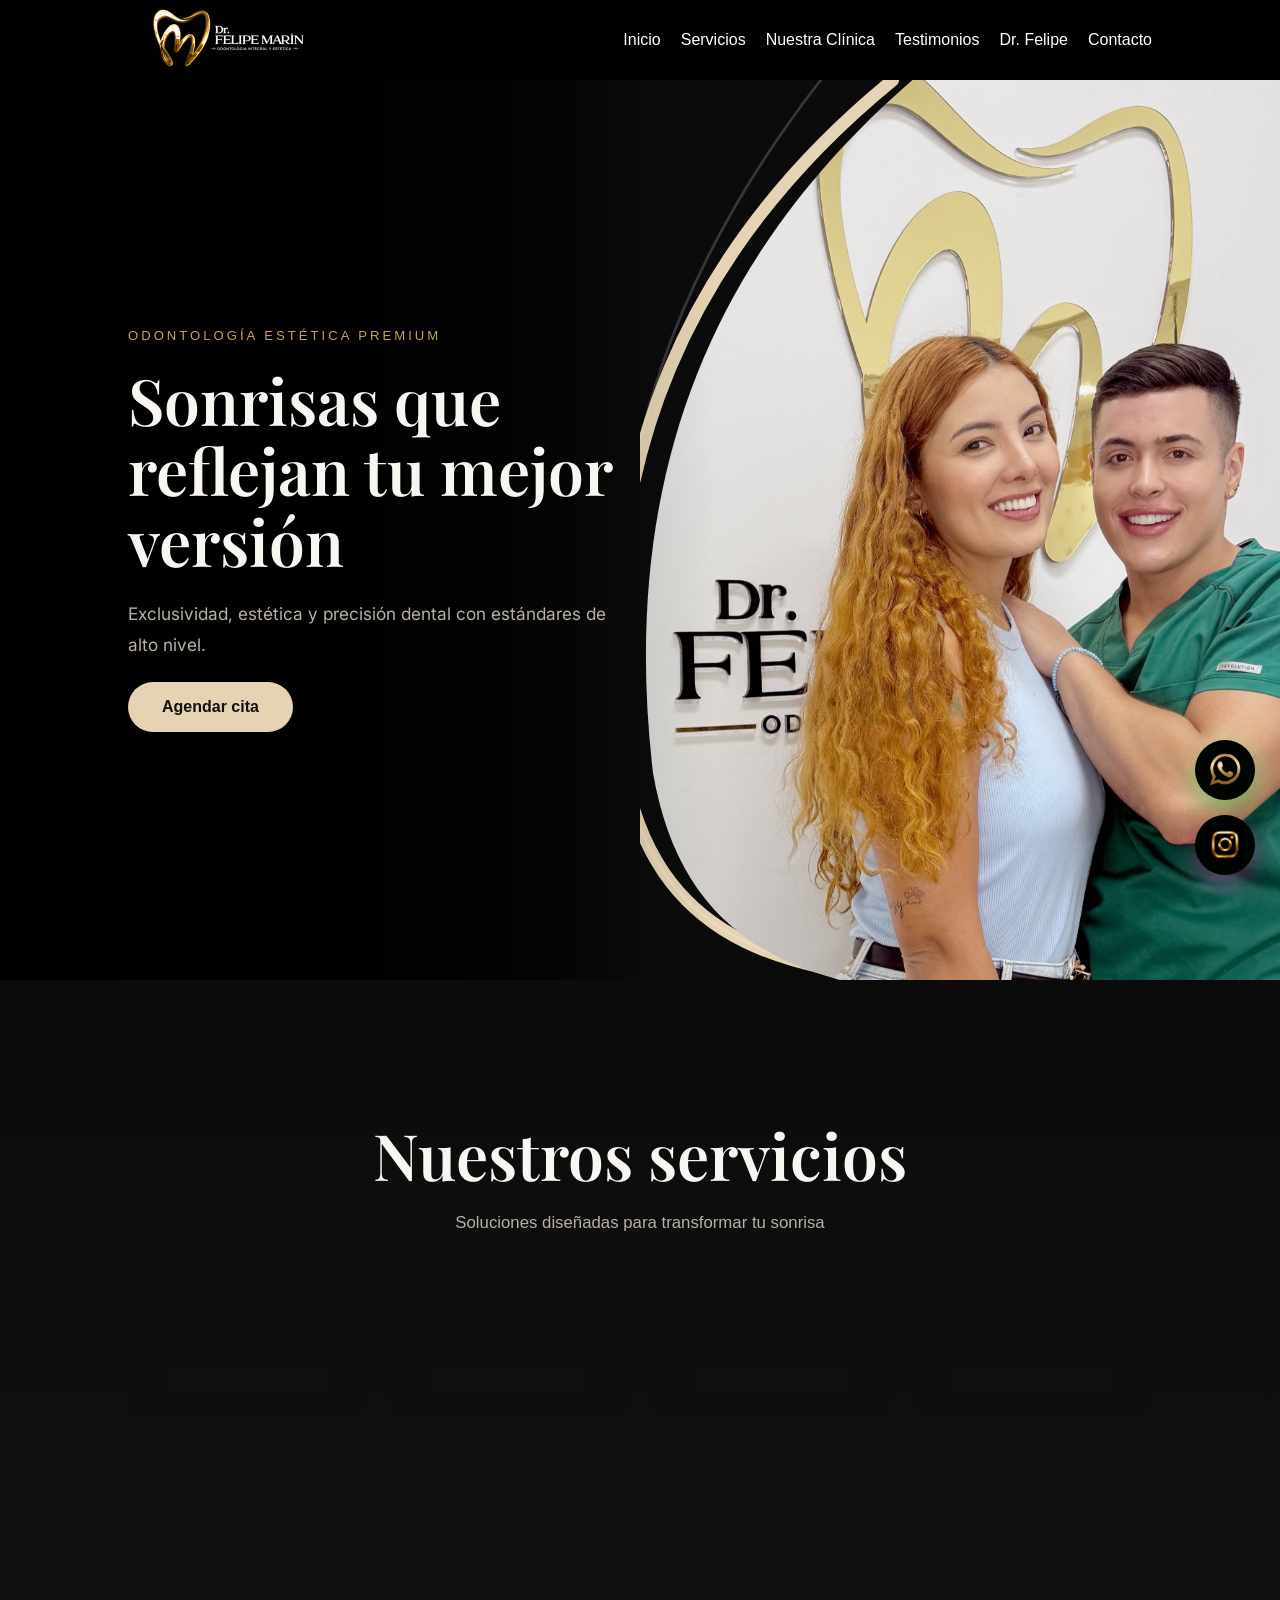
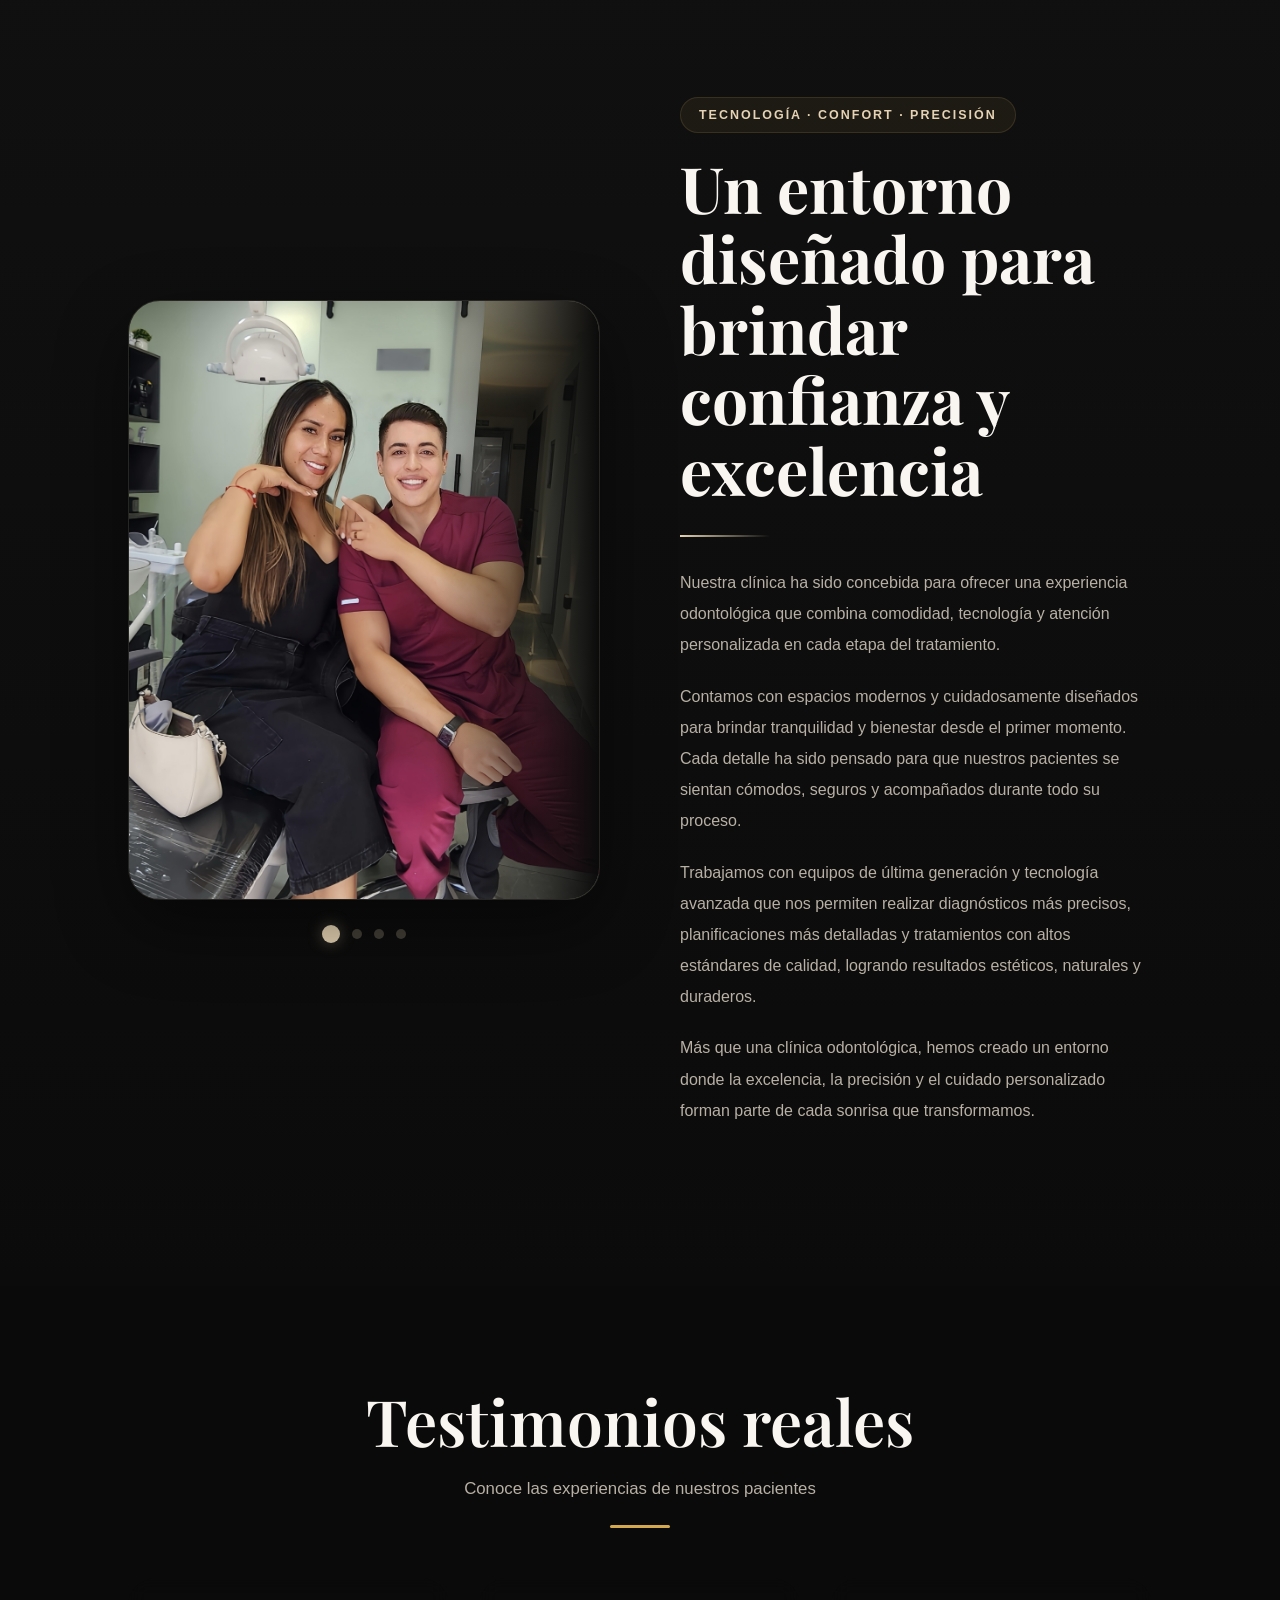
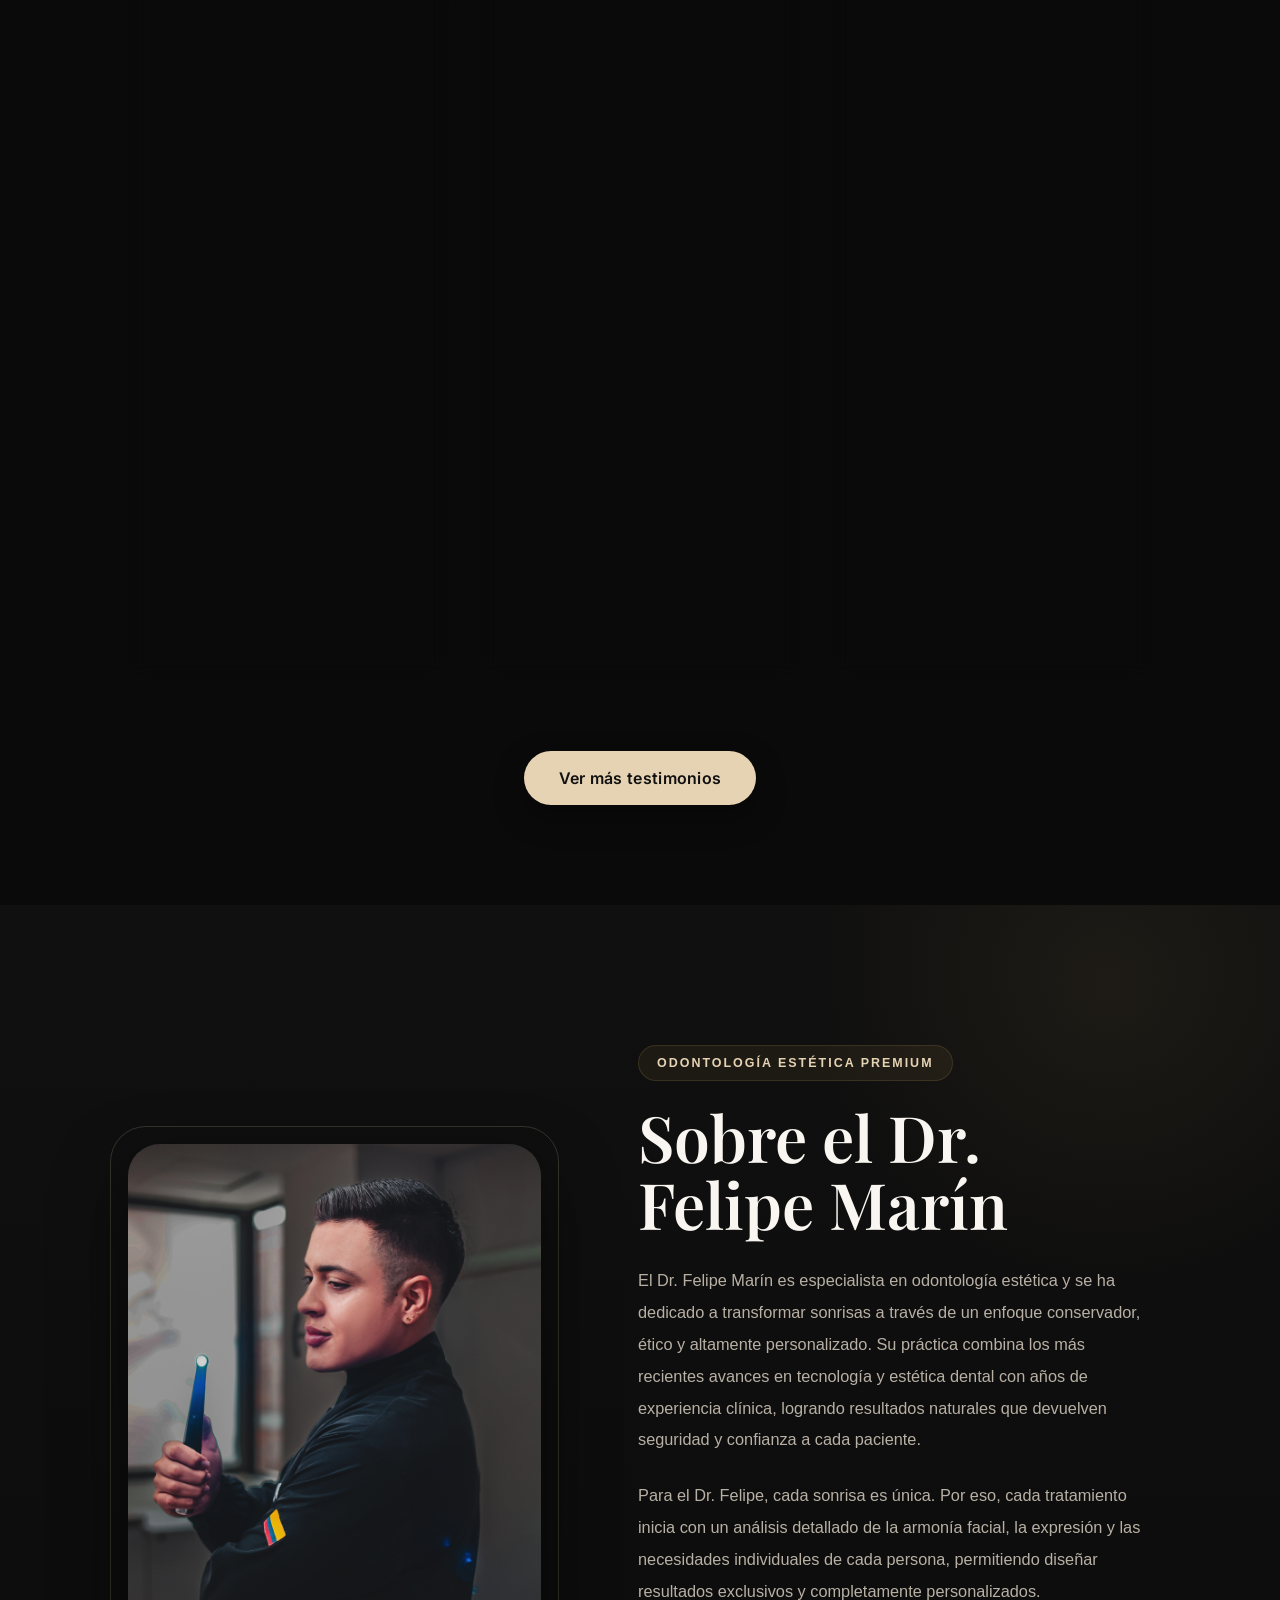
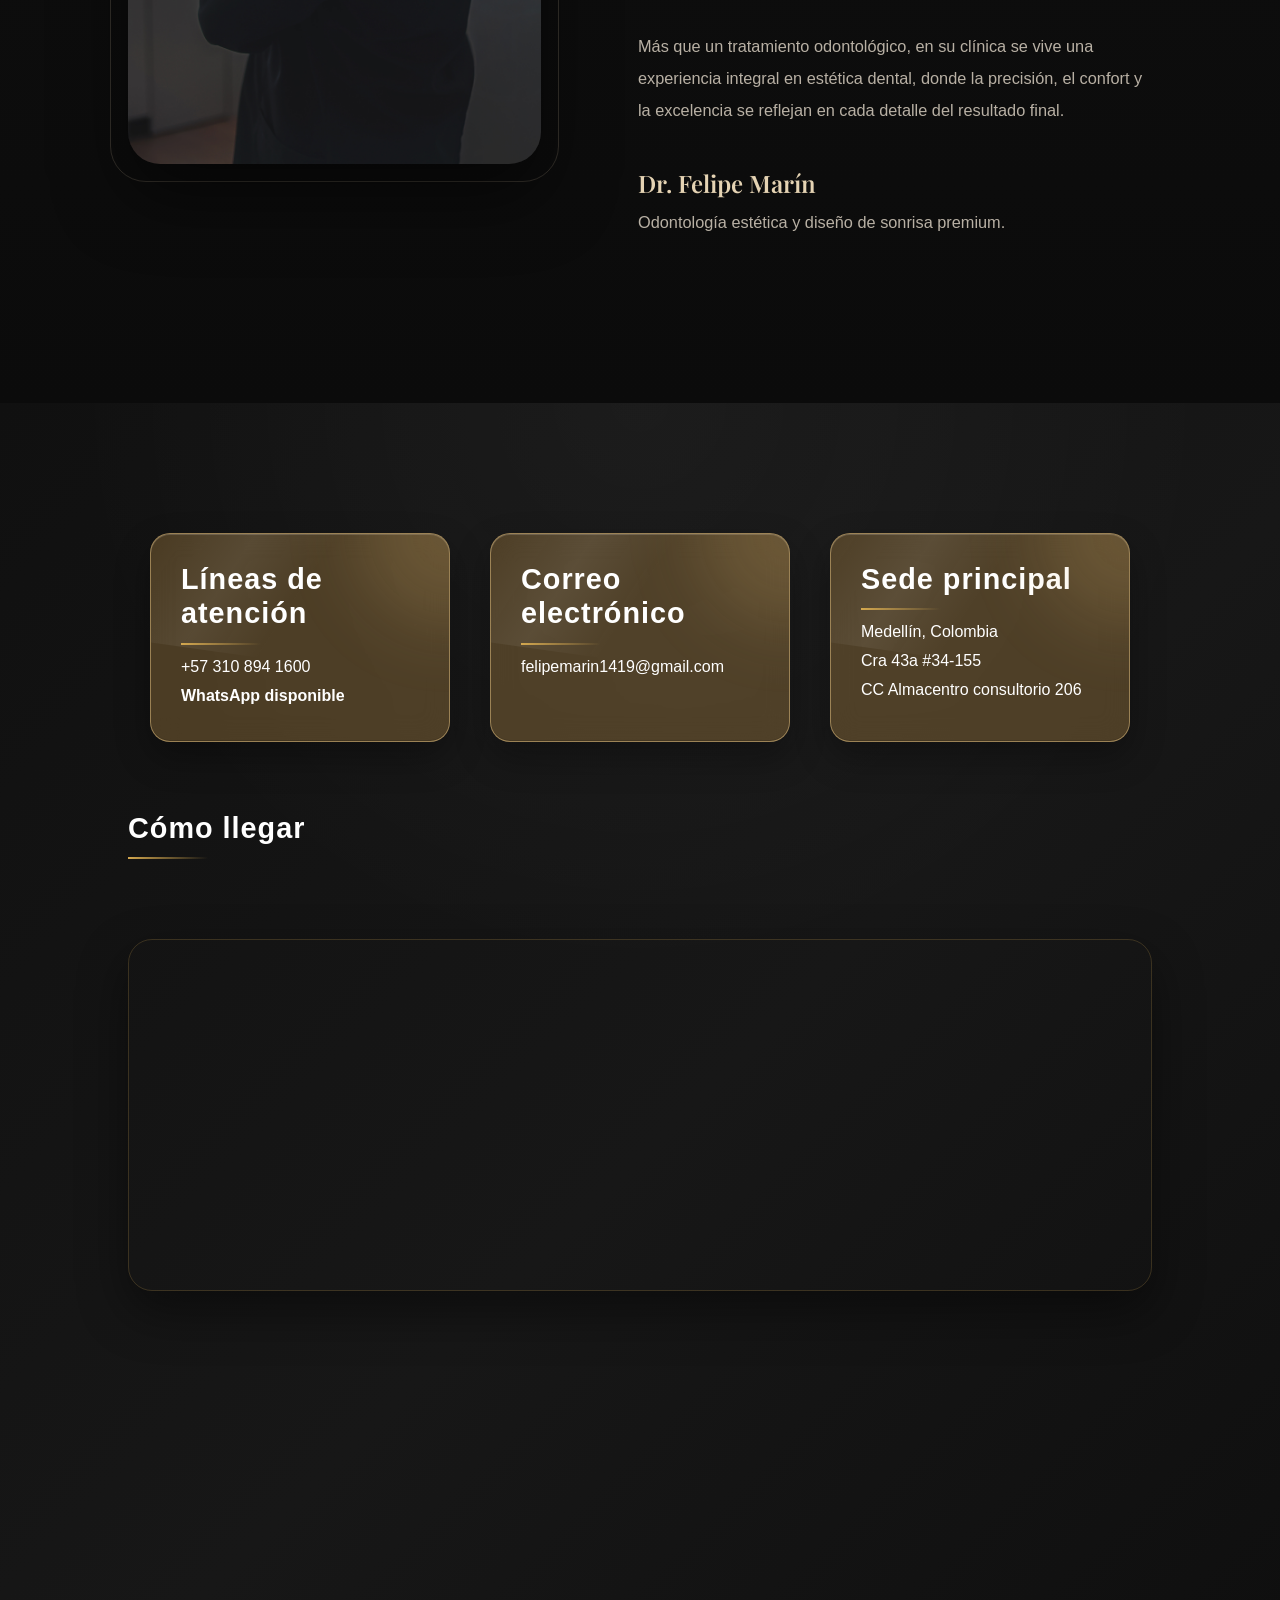
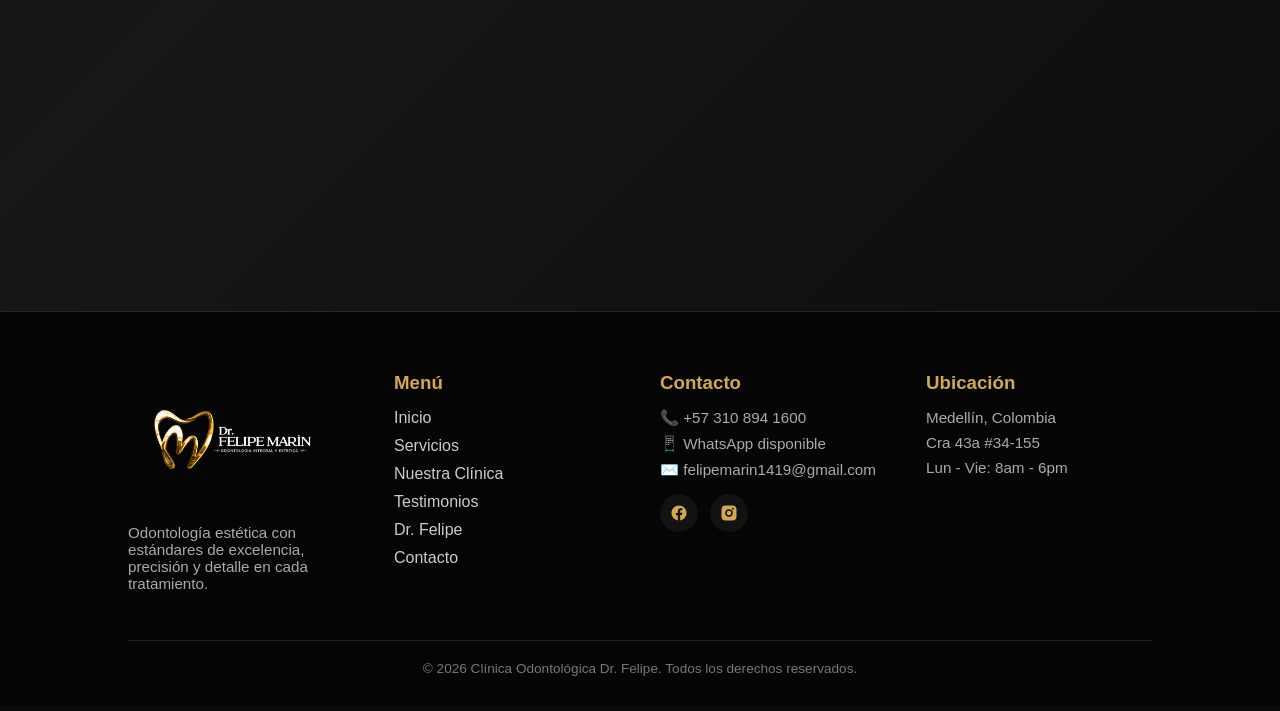
==== commit 96d6bf2c: "actualizacion map" ====
--- a/index.html
+++ b/index.html
@@ -602,7 +602,9 @@
 
     <iframe 
     src="https://www.google.com/maps/embed?pb=!1m18!1m12!1m3!1d3966.215498279963!2d-75.57048689999999!3d6.235300199999999!2m3!1f0!2f0!3f0!3m2!1i1024!2i768!4f13.1!3m3!1m2!1s0x8e44293121f31def%3A0xda2b112984733129!2sOdontologia%20dr%20felipe%20marin!5e0!3m2!1ses!2sco!4v1787621143362!5m2!1ses!2sco" 
-    style="border:0;" 
+    width="100%" 
+    height="350"
+    style="border:0; display:block;" 
     allowfullscreen="" 
     loading="lazy" 
     referrerpolicy="strict-origin-when-cross-origin">
--- a/styles.css
+++ b/styles.css
@@ -2031,24 +2031,22 @@
 .map-container {
     margin-top: 40px;
     border-radius: 24px;
+    overflow: hidden;
+    border: 1px solid rgba(255,255,255,0.06);
+
+    box-shadow:
+        0 20px 50px rgba(0,0,0,0.45);
+
+    position: relative;
+    width: 100%;
+}
+
+.map-container iframe {
     width: 100%;
     height: 350px;
-
-    overflow: hidden;
-
-    border: 1px solid rgba(255,255,255,0.06);
-
-    box-shadow:
-        0 20px 50px rgba(0,0,0,0.45);
-
-    position: relative;
-}
-
-.map-container iframe {
+    display: block;
+
     filter: grayscale(100%) contrast(1.1);
-    width: 100%;
-    height: 100%;
-    display: block;
 }
 
 .contact .map-container {
